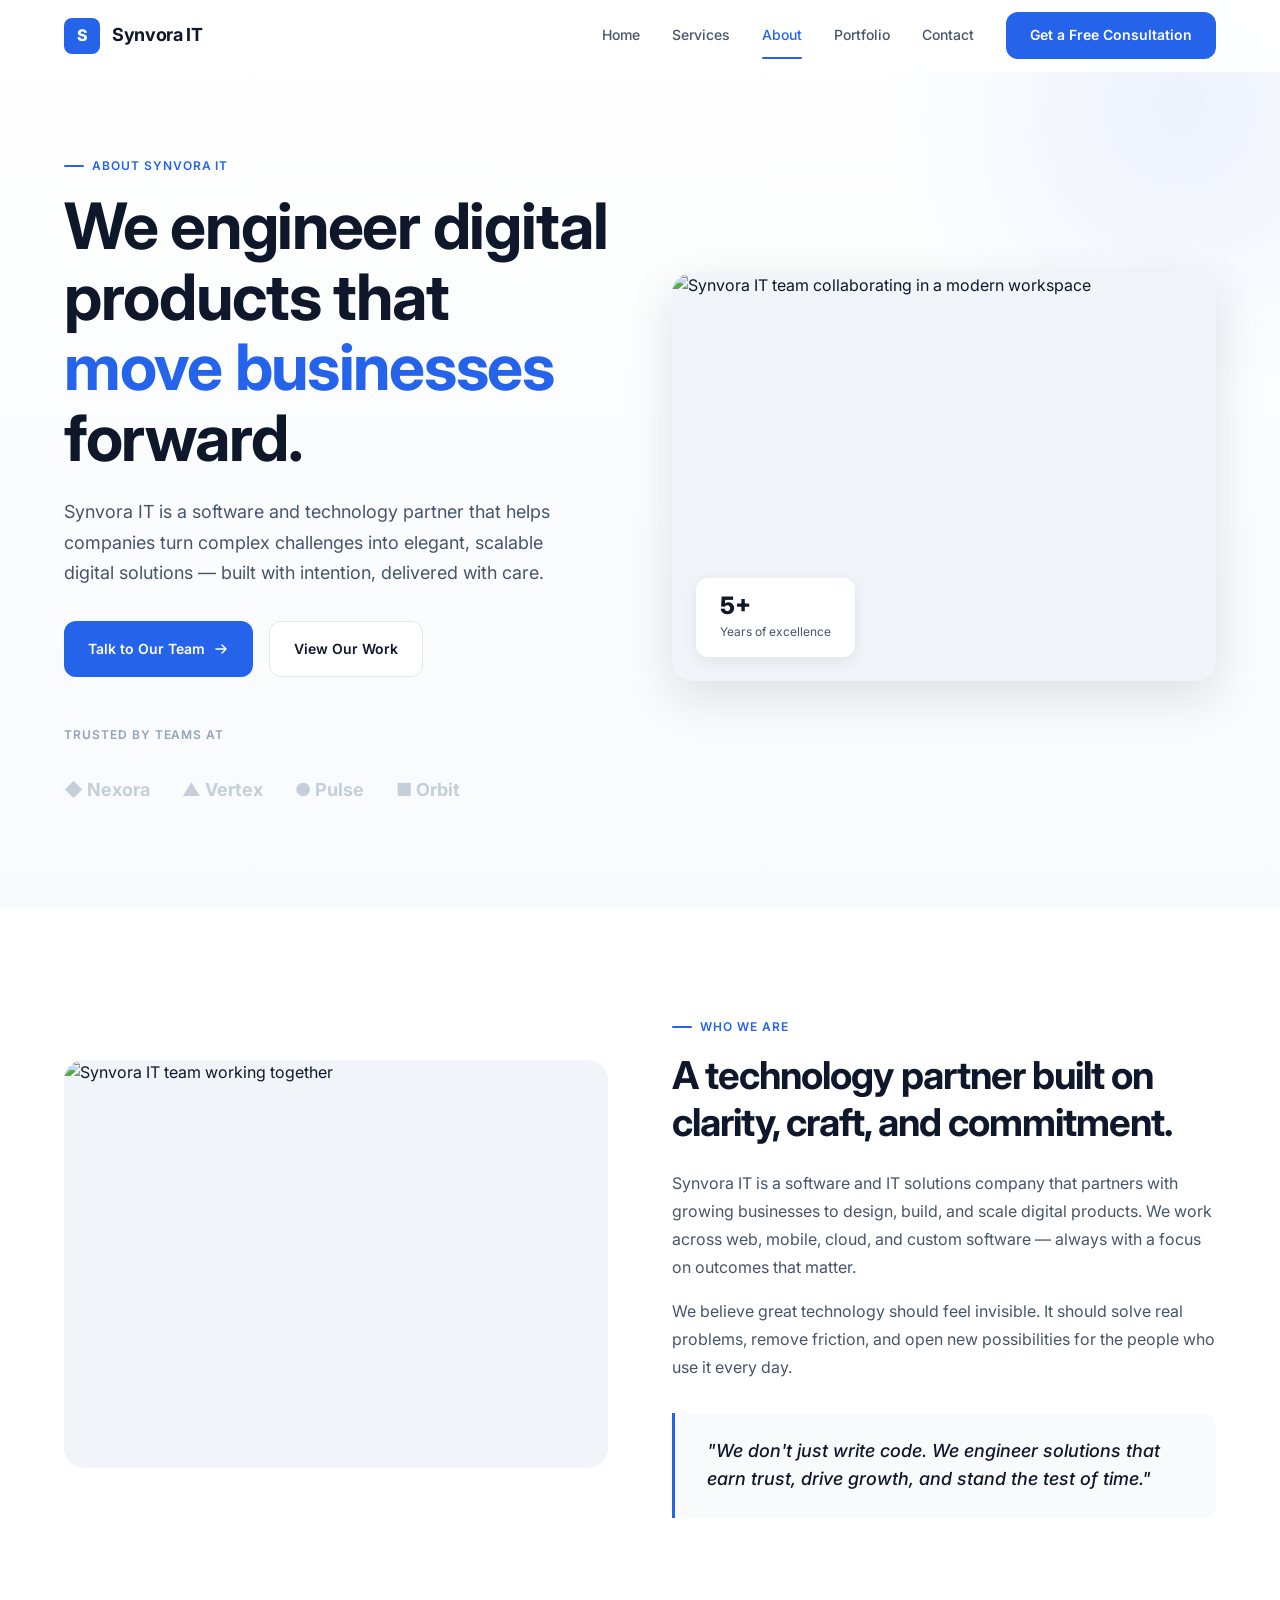
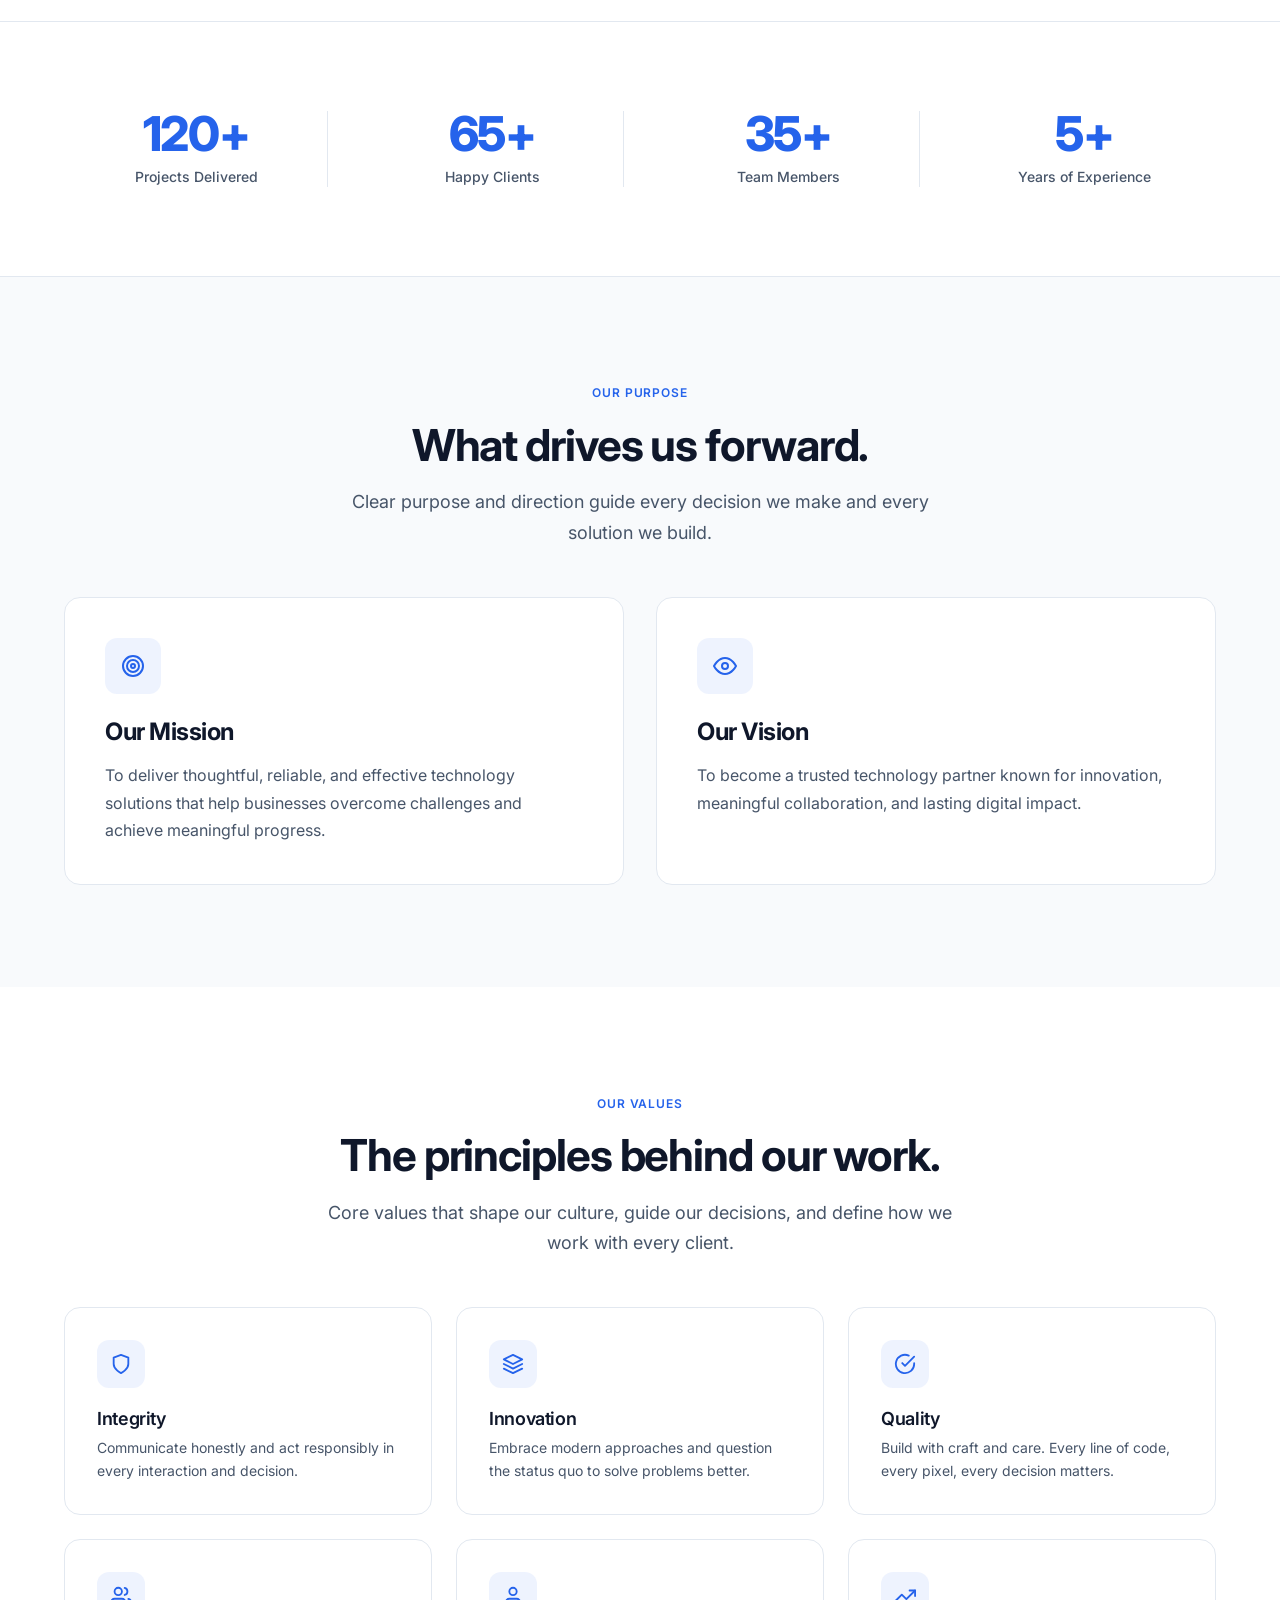
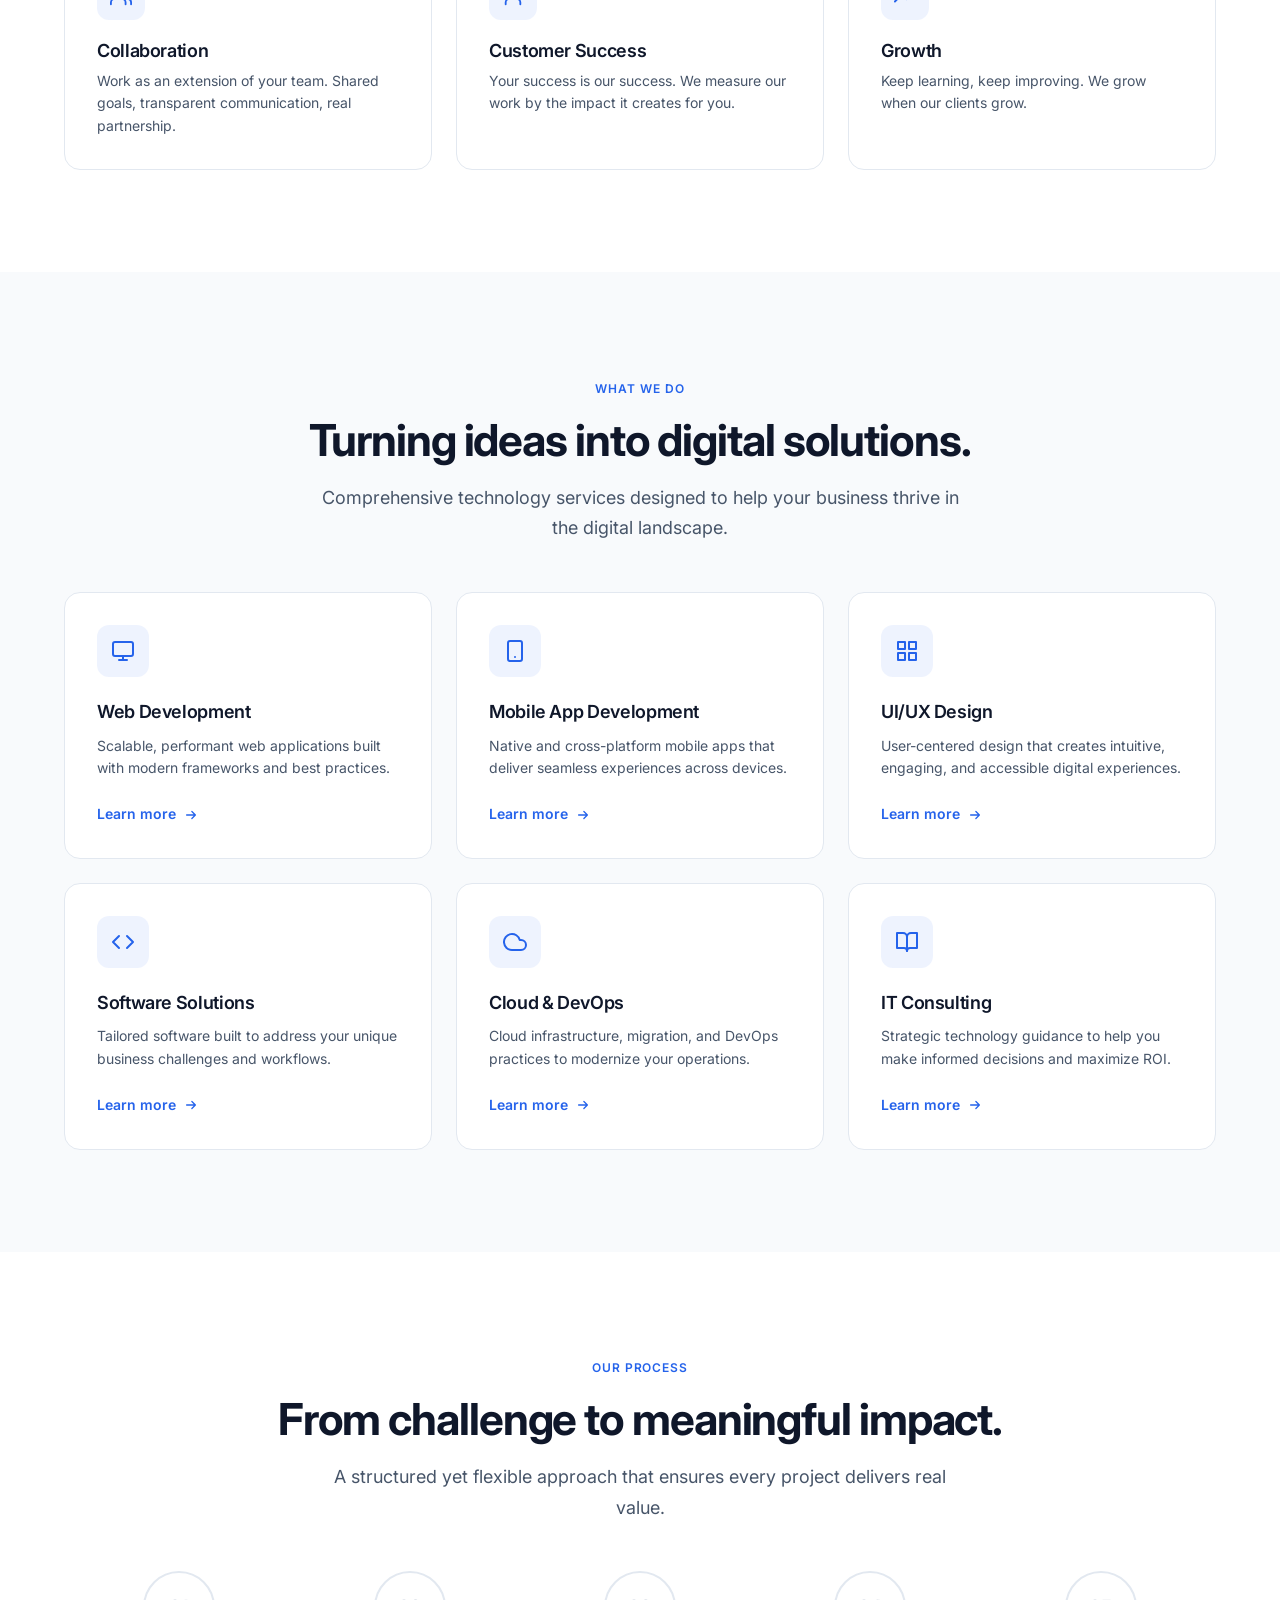
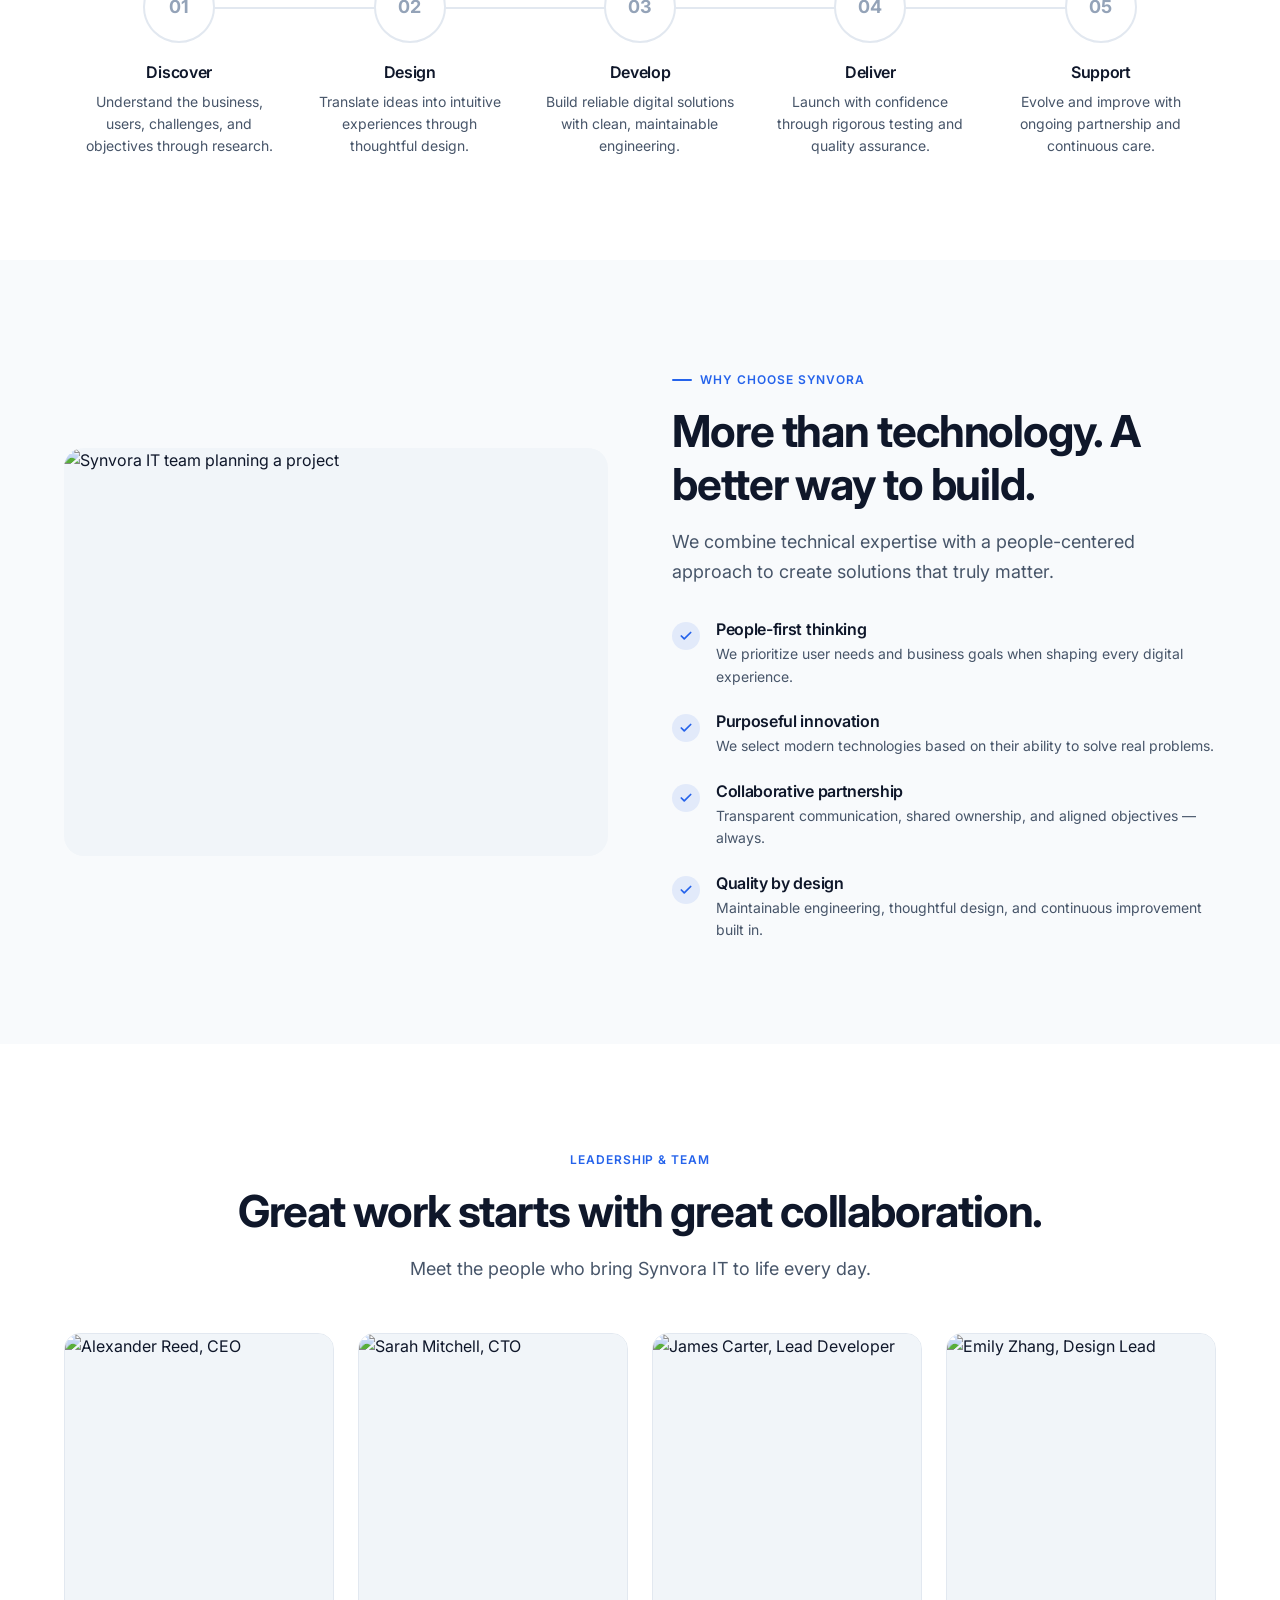
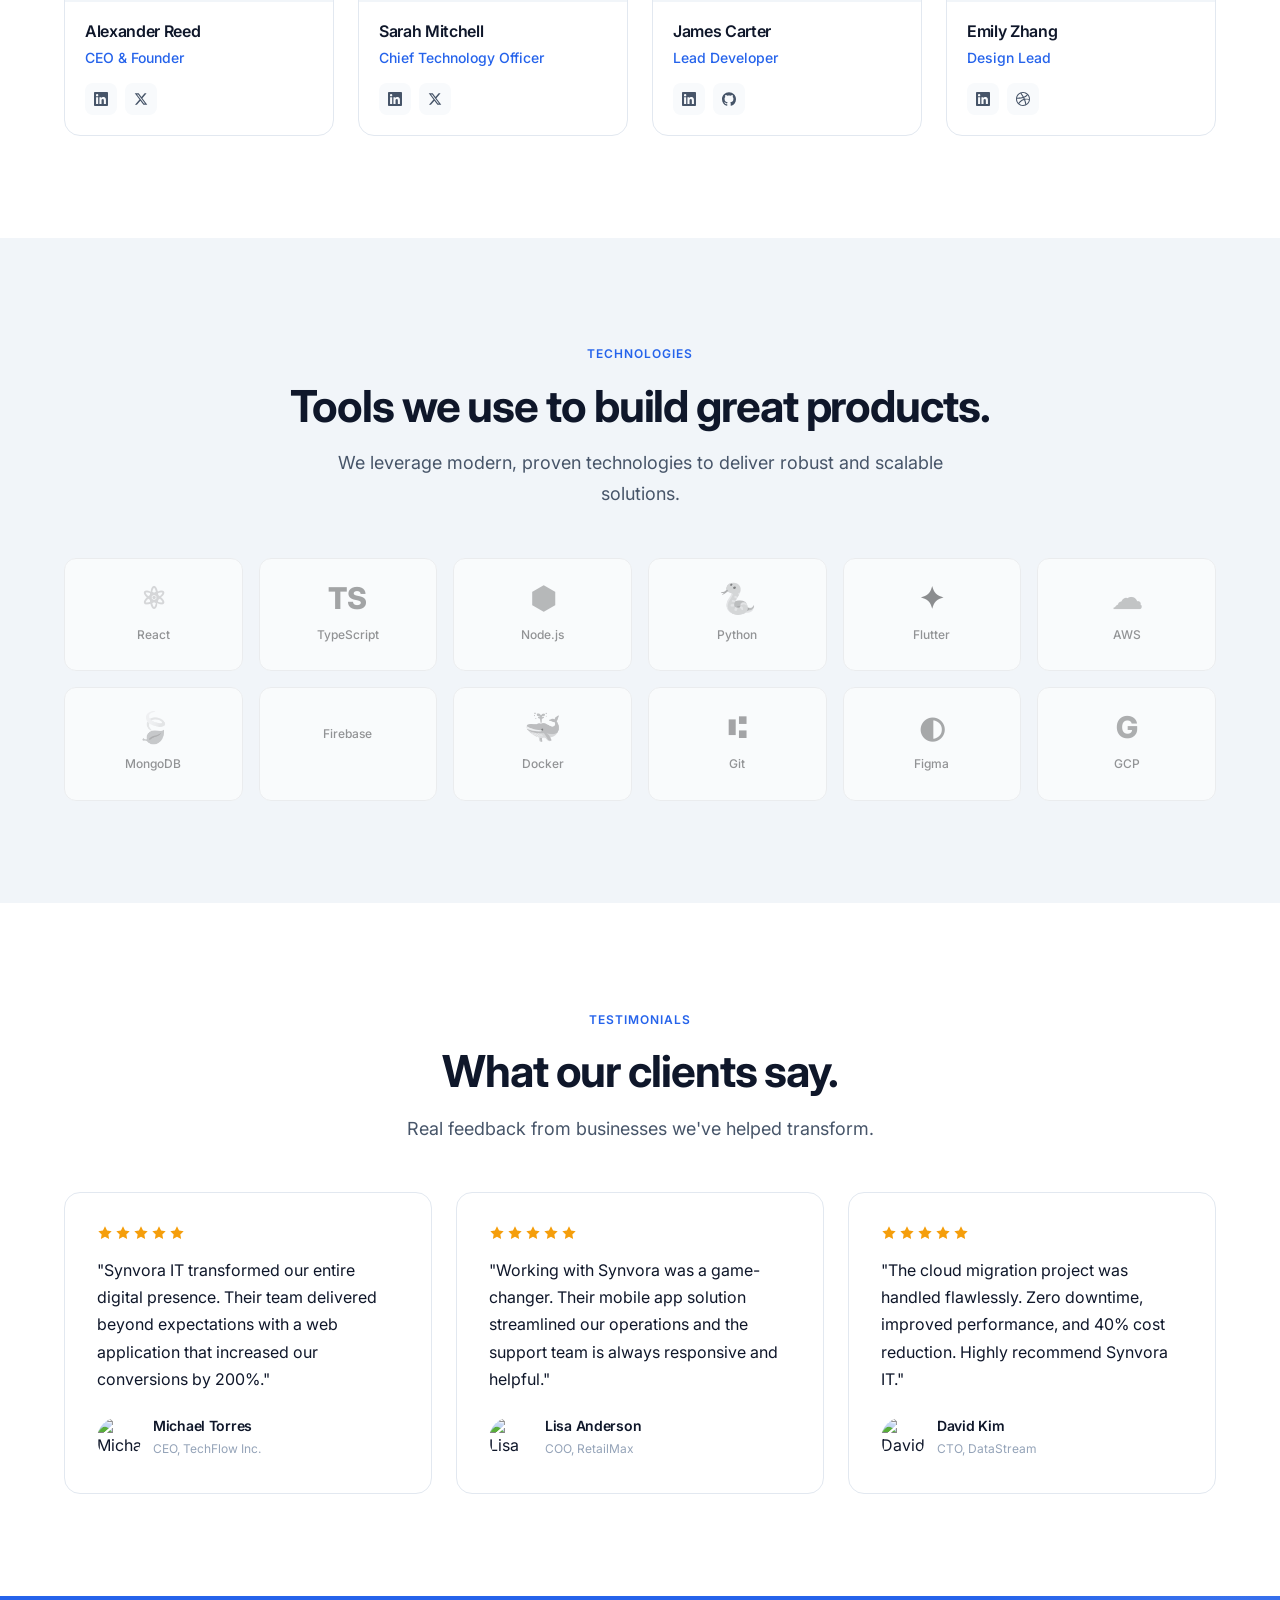
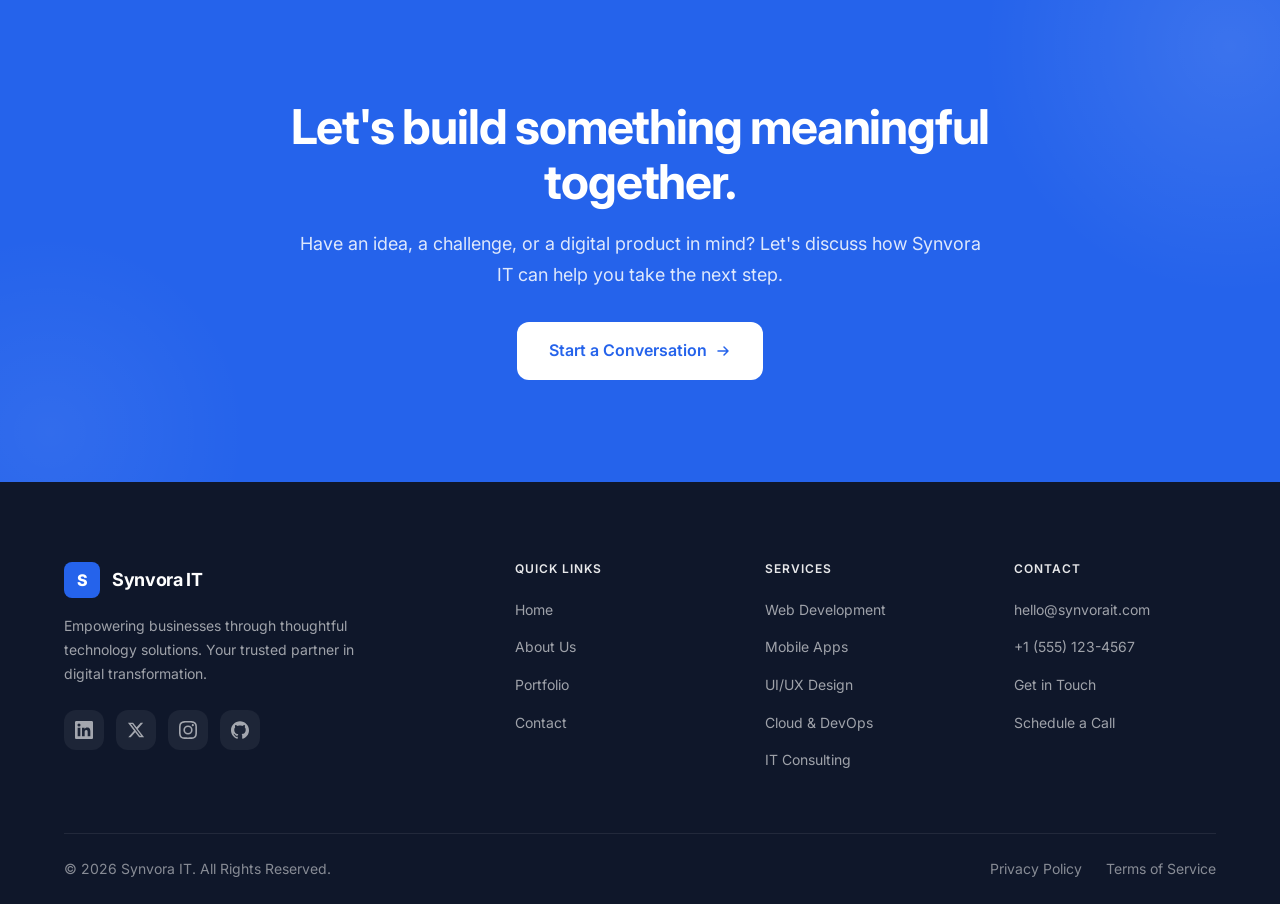
==== q.html @ edaccde4 "first commit" ====
<!DOCTYPE html>
<html lang="en">
<head>
    <meta charset="UTF-8">
    <meta name="viewport" content="width=device-width, initial-scale=1.0">
    <meta name="description" content="Synvora IT — We engineer digital products that move businesses forward. Explore our story, values, team, and the services we deliver.">
    <meta property="og:title" content="About Synvora IT — Digital Products That Move Businesses Forward">
    <meta property="og:description" content="We engineer digital products that move businesses forward. Explore our story, values, team, and services.">
    <meta property="og:type" content="website">
    <title>About Synvora IT — We Engineer Digital Products That Move Businesses Forward</title>
    <link rel="preconnect" href="https://fonts.googleapis.com">
    <link rel="preconnect" href="https://fonts.gstatic.com" crossorigin>
    <link href="https://fonts.googleapis.com/css2?family=Inter:wght@400;500;600;700;800&display=swap" rel="stylesheet">
    <style>
        /* ===== DESIGN TOKENS ===== */
        :root {
            /* Colors */
            --bg-primary: #FFFFFF;
            --bg-soft: #F8FAFC;
            --bg-softer: #F1F5F9;
            --bg-brand: #2563EB;
            --bg-brand-dark: #1D4ED8;
            --bg-brand-deep: #1E3A8A;
            --text-primary: #0F172A;
            --text-secondary: #475569;
            --text-muted: #94A3B8;
            --text-inverse: #FFFFFF;
            --border: #E2E8F0;
            --border-soft: #F1F5F9;

            /* Typography */
            --font-family: 'Inter', -apple-system, BlinkMacSystemFont, sans-serif;
            --text-xs: 0.75rem;
            --text-sm: 0.875rem;
            --text-base: 1rem;
            --text-lg: 1.125rem;
            --text-xl: 1.25rem;
            --text-2xl: 1.5rem;
            --text-3xl: 1.875rem;
            --text-4xl: 2.25rem;
            --text-5xl: 3rem;
            --text-6xl: 3.75rem;

            /* Spacing (8px grid) */
            --space-1: 0.25rem;
            --space-2: 0.5rem;
            --space-3: 0.75rem;
            --space-4: 1rem;
            --space-5: 1.25rem;
            --space-6: 1.5rem;
            --space-8: 2rem;
            --space-10: 2.5rem;
            --space-12: 3rem;
            --space-16: 4rem;
            --space-20: 5rem;
            --space-24: 6rem;
            --space-32: 8rem;

            /* Radius */
            --radius-sm: 8px;
            --radius-md: 12px;
            --radius-lg: 16px;
            --radius-xl: 20px;
            --radius-full: 9999px;

            /* Shadows */
            --shadow-xs: 0 1px 2px rgba(15, 23, 42, 0.04);
            --shadow-sm: 0 2px 8px rgba(15, 23, 42, 0.06);
            --shadow-md: 0 4px 16px rgba(15, 23, 42, 0.08);
            --shadow-lg: 0 8px 32px rgba(15, 23, 42, 0.10);
            --shadow-xl: 0 16px 48px rgba(15, 23, 42, 0.12);

            /* Layout */
            --container: 1200px;
            --nav-height: 72px;
            --transition: 280ms cubic-bezier(0.4, 0, 0.2, 1);
        }

        /* ===== RESET ===== */
        *, *::before, *::after { box-sizing: border-box; margin: 0; padding: 0; }
        html { scroll-behavior: smooth; -webkit-font-smoothing: antialiased; -moz-osx-font-smoothing: grayscale; }
        body {
            font-family: var(--font-family);
            font-size: var(--text-base);
            line-height: 1.6;
            color: var(--text-primary);
            background: var(--bg-primary);
            overflow-x: hidden;
        }
        img, svg { display: block; max-width: 100%; }
        a { text-decoration: none; color: inherit; }
        button { font-family: inherit; cursor: pointer; border: none; background: none; }
        ul { list-style: none; }
        h1, h2, h3, h4 { line-height: 1.2; letter-spacing: -0.02em; }

        /* ===== ACCESSIBILITY ===== */
        @media (prefers-reduced-motion: reduce) {
            *, *::before, *::after { animation-duration: 0.01ms !important; transition-duration: 0.01ms !important; scroll-behavior: auto !important; }
        }
        *:focus-visible {
            outline: 2px solid var(--bg-brand);
            outline-offset: 3px;
            border-radius: 4px;
        }

        /* ===== UTILITIES ===== */
        .container {
            max-width: var(--container);
            margin: 0 auto;
            padding: 0 var(--space-6);
        }
        @media (max-width: 640px) { .container { padding: 0 var(--space-4); } }

        .eyebrow {
            display: inline-flex;
            align-items: center;
            gap: var(--space-2);
            font-size: var(--text-xs);
            font-weight: 600;
            text-transform: uppercase;
            letter-spacing: 0.08em;
            color: var(--bg-brand);
            margin-bottom: var(--space-4);
        }
        .eyebrow::before {
            content: '';
            width: 20px;
            height: 2px;
            background: var(--bg-brand);
            border-radius: 2px;
        }
        .eyebrow.centered::before { display: none; }

        .section-title {
            font-size: clamp(1.875rem, 3.5vw, 2.75rem);
            font-weight: 700;
            color: var(--text-primary);
            margin-bottom: var(--space-4);
            letter-spacing: -0.025em;
        }
        .section-desc {
            font-size: var(--text-lg);
            color: var(--text-secondary);
            line-height: 1.7;
            max-width: 640px;
        }

        .section { padding: clamp(64px, 8vw, 120px) 0; }
        .section-alt { background: var(--bg-soft); }
        .section-softer { background: var(--bg-softer); }

        /* ===== NAVBAR ===== */
        .nav {
            position: fixed;
            top: 0;
            left: 0;
            right: 0;
            z-index: 1000;
            background: rgba(255, 255, 255, 0.92);
            backdrop-filter: blur(12px);
            -webkit-backdrop-filter: blur(12px);
            border-bottom: 1px solid transparent;
            transition: border-color var(--transition), box-shadow var(--transition);
            height: var(--nav-height);
        }
        .nav.scrolled {
            border-bottom-color: var(--border);
            box-shadow: var(--shadow-sm);
        }
        .nav-inner {
            max-width: var(--container);
            margin: 0 auto;
            padding: 0 var(--space-6);
            height: 100%;
            display: flex;
            align-items: center;
            justify-content: space-between;
        }
        @media (max-width: 640px) { .nav-inner { padding: 0 var(--space-4); } }

        .nav-brand {
            display: flex;
            align-items: center;
            gap: var(--space-3);
            font-weight: 700;
            font-size: var(--text-lg);
            color: var(--text-primary);
            letter-spacing: -0.02em;
        }
        .nav-logo {
            width: 36px;
            height: 36px;
            background: var(--bg-brand);
            border-radius: var(--radius-sm);
            display: flex;
            align-items: center;
            justify-content: center;
            color: white;
            font-weight: 800;
            font-size: var(--text-base);
        }

        .nav-links {
            display: flex;
            align-items: center;
            gap: var(--space-8);
        }
        .nav-link {
            font-size: var(--text-sm);
            font-weight: 500;
            color: var(--text-secondary);
            transition: color var(--transition);
            position: relative;
            padding: var(--space-2) 0;
        }
        .nav-link:hover { color: var(--text-primary); }
        .nav-link.active { color: var(--bg-brand); }
        .nav-link.active::after {
            content: '';
            position: absolute;
            bottom: -4px;
            left: 0;
            right: 0;
            height: 2px;
            background: var(--bg-brand);
            border-radius: 2px;
        }

        .nav-cta {
            background: var(--bg-brand);
            color: var(--text-inverse) !important;
            padding: var(--space-3) var(--space-6);
            border-radius: var(--radius-md);
            font-weight: 600;
            font-size: var(--text-sm);
            transition: all var(--transition);
            min-height: 44px;
            display: inline-flex;
            align-items: center;
        }
        .nav-cta:hover {
            background: var(--bg-brand-dark);
            transform: translateY(-1px);
            box-shadow: var(--shadow-md);
        }

        .nav-toggle {
            display: none;
            width: 44px;
            height: 44px;
            align-items: center;
            justify-content: center;
            border-radius: var(--radius-sm);
            transition: background var(--transition);
        }
        .nav-toggle:hover { background: var(--bg-soft); }
        .nav-toggle span {
            display: block;
            width: 22px;
            height: 2px;
            background: var(--text-primary);
            border-radius: 2px;
            position: relative;
            transition: all var(--transition);
        }
        .nav-toggle span::before,
        .nav-toggle span::after {
            content: '';
            position: absolute;
            width: 22px;
            height: 2px;
            background: var(--text-primary);
            border-radius: 2px;
            transition: all var(--transition);
        }
        .nav-toggle span::before { top: -7px; }
        .nav-toggle span::after { top: 7px; }
        .nav-toggle.open span { background: transparent; }
        .nav-toggle.open span::before { top: 0; transform: rotate(45deg); }
        .nav-toggle.open span::after { top: 0; transform: rotate(-45deg); }

        .mobile-menu {
            display: none;
            position: fixed;
            top: var(--nav-height);
            left: 0;
            right: 0;
            background: var(--bg-primary);
            border-bottom: 1px solid var(--border);
            padding: var(--space-6);
            box-shadow: var(--shadow-lg);
            z-index: 999;
        }
        .mobile-menu.open { display: block; }
        .mobile-menu a {
            display: block;
            padding: var(--space-4) 0;
            font-size: var(--text-base);
            font-weight: 500;
            color: var(--text-secondary);
            border-bottom: 1px solid var(--border-soft);
        }
        .mobile-menu a:last-child { border-bottom: none; }
        .mobile-menu a:hover, .mobile-menu a.active { color: var(--bg-brand); }
        .mobile-menu .mobile-cta {
            display: block;
            margin-top: var(--space-6);
            background: var(--bg-brand);
            color: var(--text-inverse);
            padding: var(--space-4);
            border-radius: var(--radius-md);
            font-weight: 600;
            text-align: center;
        }

        @media (max-width: 1024px) {
            .nav-links { display: none; }
            .nav-toggle { display: flex; }
        }

        /* ===== HERO ===== */
        .hero {
            padding: calc(var(--nav-height) + clamp(48px, 6vw, 80px)) 0 clamp(64px, 8vw, 120px);
            background: linear-gradient(180deg, var(--bg-primary) 0%, var(--bg-soft) 100%);
            position: relative;
            overflow: hidden;
        }
        .hero::before {
            content: '';
            position: absolute;
            top: -200px;
            right: -200px;
            width: 600px;
            height: 600px;
            background: radial-gradient(circle, rgba(37, 99, 235, 0.08) 0%, transparent 70%);
            pointer-events: none;
        }
        .hero-grid {
            display: grid;
            grid-template-columns: 1fr 1fr;
            gap: var(--space-16);
            align-items: center;
            position: relative;
            z-index: 2;
        }
        .hero h1 {
            font-size: clamp(2.25rem, 5vw, 4rem);
            font-weight: 700;
            line-height: 1.1;
            letter-spacing: -0.02em;
            color: var(--text-primary);
            margin-bottom: var(--space-6);
        }
        .hero h1 .accent {
            color: var(--bg-brand);
            position: relative;
        }
        .hero-desc {
            font-size: var(--text-lg);
            line-height: 1.7;
            color: var(--text-secondary);
            margin-bottom: var(--space-8);
            max-width: 520px;
        }
        .hero-actions {
            display: flex;
            gap: var(--space-4);
            flex-wrap: wrap;
            margin-bottom: var(--space-12);
        }
        .btn {
            display: inline-flex;
            align-items: center;
            gap: var(--space-2);
            padding: var(--space-4) var(--space-6);
            border-radius: var(--radius-md);
            font-size: var(--text-sm);
            font-weight: 600;
            transition: all var(--transition);
            min-height: 44px;
            white-space: nowrap;
        }
        .btn-primary {
            background: var(--bg-brand);
            color: var(--text-inverse);
        }
        .btn-primary:hover {
            background: var(--bg-brand-dark);
            transform: translateY(-2px);
            box-shadow: var(--shadow-lg);
        }
        .btn-secondary {
            background: var(--bg-primary);
            color: var(--text-primary);
            border: 1.5px solid var(--border);
        }
        .btn-secondary:hover {
            border-color: var(--bg-brand);
            color: var(--bg-brand);
            transform: translateY(-2px);
            box-shadow: var(--shadow-md);
        }
        .btn-icon { transition: transform var(--transition); }
        .btn:hover .btn-icon { transform: translateX(3px); }

        .trust-strip {
            display: flex;
            align-items: center;
            gap: var(--space-8);
            flex-wrap: wrap;
        }
        .trust-label {
            font-size: var(--text-xs);
            font-weight: 600;
            color: var(--text-muted);
            text-transform: uppercase;
            letter-spacing: 0.08em;
        }
        .trust-logos {
            display: flex;
            align-items: center;
            gap: var(--space-8);
            flex-wrap: wrap;
        }
        .trust-logo {
            font-size: var(--text-lg);
            font-weight: 700;
            color: var(--text-muted);
            opacity: 0.5;
            transition: opacity var(--transition);
        }
        .trust-logo:hover { opacity: 0.8; }

        .hero-visual {
            position: relative;
            border-radius: var(--radius-xl);
            overflow: hidden;
            aspect-ratio: 4/3;
            background: var(--bg-softer);
            box-shadow: var(--shadow-xl);
        }
        .hero-visual img {
            width: 100%;
            height: 100%;
            object-fit: cover;
        }
        .hero-visual-badge {
            position: absolute;
            bottom: var(--space-6);
            left: var(--space-6);
            background: rgba(255, 255, 255, 0.95);
            backdrop-filter: blur(10px);
            padding: var(--space-4) var(--space-6);
            border-radius: var(--radius-md);
            box-shadow: var(--shadow-md);
        }
        .hero-visual-badge .num {
            font-size: var(--text-2xl);
            font-weight: 800;
            color: var(--text-primary);
            line-height: 1;
        }
        .hero-visual-badge .label {
            font-size: var(--text-xs);
            color: var(--text-secondary);
            margin-top: 4px;
        }

        @media (max-width: 1024px) {
            .hero-grid { grid-template-columns: 1fr; gap: var(--space-10); }
            .hero-visual { max-width: 500px; margin: 0 auto; }
        }

        /* ===== WHO WE ARE ===== */
        .who-grid {
            display: grid;
            grid-template-columns: 1fr 1fr;
            gap: var(--space-16);
            align-items: center;
        }
        .who-visual {
            position: relative;
            border-radius: var(--radius-xl);
            overflow: hidden;
            aspect-ratio: 4/3;
            background: var(--bg-softer);
        }
        .who-visual img {
            width: 100%;
            height: 100%;
            object-fit: cover;
        }
        .who-content h2 {
            font-size: clamp(1.75rem, 3vw, 2.5rem);
            font-weight: 700;
            margin-bottom: var(--space-6);
            letter-spacing: -0.025em;
        }
        .who-content p {
            font-size: var(--text-base);
            line-height: 1.75;
            color: var(--text-secondary);
            margin-bottom: var(--space-4);
        }
        .pull-quote {
            margin-top: var(--space-8);
            padding: var(--space-6) var(--space-8);
            border-left: 3px solid var(--bg-brand);
            background: var(--bg-soft);
            border-radius: 0 var(--radius-md) var(--radius-md) 0;
        }
        .pull-quote p {
            font-size: var(--text-lg);
            font-weight: 500;
            color: var(--text-primary);
            line-height: 1.6;
            font-style: italic;
            margin-bottom: 0;
        }

        @media (max-width: 1024px) {
            .who-grid { grid-template-columns: 1fr; gap: var(--space-10); }
        }

        /* ===== STATS BAR ===== */
        .stats {
            padding: var(--space-16) 0;
            background: var(--bg-primary);
            border-top: 1px solid var(--border);
            border-bottom: 1px solid var(--border);
        }
        .stats-grid {
            display: grid;
            grid-template-columns: repeat(4, 1fr);
            gap: var(--space-8);
        }
        .stat-item {
            text-align: center;
            padding: var(--space-6);
            position: relative;
        }
        .stat-item:not(:last-child)::after {
            content: '';
            position: absolute;
            right: 0;
            top: 20%;
            height: 60%;
            width: 1px;
            background: var(--border);
        }
        .stat-number {
            font-size: clamp(2rem, 4vw, 3rem);
            font-weight: 800;
            color: var(--bg-brand);
            line-height: 1;
            letter-spacing: -0.03em;
            margin-bottom: var(--space-2);
        }
        .stat-label {
            font-size: var(--text-sm);
            color: var(--text-secondary);
            font-weight: 500;
        }

        @media (max-width: 768px) {
            .stats-grid { grid-template-columns: repeat(2, 1fr); gap: var(--space-6); }
            .stat-item:not(:last-child)::after { display: none; }
            .stat-item { border-bottom: 1px solid var(--border-soft); }
            .stat-item:nth-last-child(-n+2) { border-bottom: none; }
        }

        /* ===== MISSION & VISION ===== */
        .mv-grid {
            display: grid;
            grid-template-columns: 1fr 1fr;
            gap: var(--space-8);
        }
        .mv-card {
            background: var(--bg-primary);
            border: 1px solid var(--border);
            border-radius: var(--radius-lg);
            padding: var(--space-10);
            position: relative;
            overflow: hidden;
            transition: all var(--transition);
        }
        .mv-card::before {
            content: '';
            position: absolute;
            top: 0;
            left: 0;
            right: 0;
            height: 3px;
            background: var(--bg-brand);
            transform: scaleX(0);
            transform-origin: left;
            transition: transform var(--transition);
        }
        .mv-card:hover {
            border-color: var(--bg-brand);
            box-shadow: var(--shadow-lg);
            transform: translateY(-4px);
        }
        .mv-card:hover::before { transform: scaleX(1); }
        .mv-icon {
            width: 56px;
            height: 56px;
            background: rgba(37, 99, 235, 0.08);
            border-radius: var(--radius-md);
            display: flex;
            align-items: center;
            justify-content: center;
            margin-bottom: var(--space-6);
            transition: all var(--transition);
        }
        .mv-card:hover .mv-icon {
            background: var(--bg-brand);
        }
        .mv-icon svg {
            width: 24px;
            height: 24px;
            color: var(--bg-brand);
            transition: color var(--transition);
        }
        .mv-card:hover .mv-icon svg { color: var(--text-inverse); }
        .mv-card h3 {
            font-size: var(--text-2xl);
            font-weight: 700;
            margin-bottom: var(--space-4);
            letter-spacing: -0.02em;
        }
        .mv-card p {
            font-size: var(--text-base);
            line-height: 1.7;
            color: var(--text-secondary);
        }

        @media (max-width: 768px) {
            .mv-grid { grid-template-columns: 1fr; }
            .mv-card { padding: var(--space-8); }
        }

        /* ===== VALUES ===== */
        .values-grid {
            display: grid;
            grid-template-columns: repeat(3, 1fr);
            gap: var(--space-6);
        }
        .value-card {
            background: var(--bg-primary);
            border: 1px solid var(--border);
            border-radius: var(--radius-lg);
            padding: var(--space-8);
            transition: all var(--transition);
        }
        .value-card:hover {
            border-color: var(--bg-brand);
            box-shadow: var(--shadow-lg);
            transform: translateY(-4px);
        }
        .value-icon {
            width: 48px;
            height: 48px;
            background: rgba(37, 99, 235, 0.08);
            border-radius: var(--radius-md);
            display: flex;
            align-items: center;
            justify-content: center;
            margin-bottom: var(--space-5);
            transition: all var(--transition);
        }
        .value-card:hover .value-icon {
            background: var(--bg-brand);
        }
        .value-icon svg {
            width: 22px;
            height: 22px;
            color: var(--bg-brand);
            transition: color var(--transition);
        }
        .value-card:hover .value-icon svg { color: var(--text-inverse); }
        .value-card h3 {
            font-size: var(--text-lg);
            font-weight: 600;
            margin-bottom: var(--space-2);
        }
        .value-card p {
            font-size: var(--text-sm);
            line-height: 1.6;
            color: var(--text-secondary);
        }

        @media (max-width: 1024px) {
            .values-grid { grid-template-columns: repeat(2, 1fr); }
        }
        @media (max-width: 640px) {
            .values-grid { grid-template-columns: 1fr; }
        }

        /* ===== SERVICES ===== */
        .services-grid {
            display: grid;
            grid-template-columns: repeat(3, 1fr);
            gap: var(--space-6);
        }
        .service-card {
            background: var(--bg-primary);
            border: 1px solid var(--border);
            border-radius: var(--radius-lg);
            padding: var(--space-8);
            transition: all var(--transition);
            display: flex;
            flex-direction: column;
        }
        .service-card:hover {
            border-color: var(--bg-brand);
            box-shadow: var(--shadow-lg);
            transform: translateY(-4px);
        }
        .service-icon {
            width: 52px;
            height: 52px;
            background: rgba(37, 99, 235, 0.08);
            border-radius: var(--radius-md);
            display: flex;
            align-items: center;
            justify-content: center;
            margin-bottom: var(--space-6);
            transition: all var(--transition);
        }
        .service-card:hover .service-icon {
            background: var(--bg-brand);
        }
        .service-icon svg {
            width: 24px;
            height: 24px;
            color: var(--bg-brand);
            transition: color var(--transition);
        }
        .service-card:hover .service-icon svg { color: var(--text-inverse); }
        .service-card h3 {
            font-size: var(--text-lg);
            font-weight: 600;
            margin-bottom: var(--space-3);
        }
        .service-card p {
            font-size: var(--text-sm);
            line-height: 1.6;
            color: var(--text-secondary);
            flex: 1;
            margin-bottom: var(--space-6);
        }
        .service-link {
            display: inline-flex;
            align-items: center;
            gap: var(--space-2);
            font-size: var(--text-sm);
            font-weight: 600;
            color: var(--bg-brand);
            transition: gap var(--transition);
        }
        .service-card:hover .service-link { gap: var(--space-3); }

        @media (max-width: 1024px) {
            .services-grid { grid-template-columns: repeat(2, 1fr); }
        }
        @media (max-width: 640px) {
            .services-grid { grid-template-columns: 1fr; }
        }

        /* ===== PROCESS ===== */
        .process-grid {
            display: grid;
            grid-template-columns: repeat(5, 1fr);
            gap: 0;
            position: relative;
        }
        .process-grid::before {
            content: '';
            position: absolute;
            top: 36px;
            left: 10%;
            right: 10%;
            height: 2px;
            background: var(--border);
            z-index: 0;
        }
        .process-step {
            text-align: center;
            padding: 0 var(--space-4);
            position: relative;
            z-index: 1;
        }
        .process-step-num {
            width: 72px;
            height: 72px;
            border-radius: 50%;
            background: var(--bg-primary);
            border: 2px solid var(--border);
            display: flex;
            align-items: center;
            justify-content: center;
            font-size: var(--text-lg);
            font-weight: 700;
            color: var(--text-muted);
            margin: 0 auto var(--space-5);
            transition: all var(--transition);
        }
        .process-step:hover .process-step-num {
            border-color: var(--bg-brand);
            color: var(--bg-brand);
            background: rgba(37, 99, 235, 0.08);
            transform: scale(1.08);
        }
        .process-step h3 {
            font-size: var(--text-base);
            font-weight: 600;
            margin-bottom: var(--space-2);
        }
        .process-step p {
            font-size: var(--text-sm);
            line-height: 1.6;
            color: var(--text-secondary);
        }

        @media (max-width: 1024px) {
            .process-grid {
                grid-template-columns: 1fr;
                gap: var(--space-8);
                padding-left: var(--space-16);
            }
            .process-grid::before {
                top: 0;
                bottom: 0;
                left: 35px;
                right: auto;
                width: 2px;
                height: auto;
            }
            .process-step {
                text-align: left;
                padding: 0;
            }
            .process-step-num {
                position: absolute;
                left: -56px;
                top: 0;
                margin: 0;
                width: 60px;
                height: 60px;
                font-size: var(--text-base);
            }
        }

        /* ===== WHY CHOOSE ===== */
        .why-grid {
            display: grid;
            grid-template-columns: 1fr 1fr;
            gap: var(--space-16);
            align-items: center;
        }
        .why-visual {
            position: relative;
            border-radius: var(--radius-xl);
            overflow: hidden;
            aspect-ratio: 4/3;
            background: var(--bg-softer);
        }
        .why-visual img {
            width: 100%;
            height: 100%;
            object-fit: cover;
        }
        .why-list {
            display: flex;
            flex-direction: column;
            gap: var(--space-6);
            margin-top: var(--space-8);
        }
        .why-item {
            display: flex;
            gap: var(--space-4);
            align-items: flex-start;
        }
        .why-check {
            width: 28px;
            height: 28px;
            min-width: 28px;
            background: rgba(37, 99, 235, 0.1);
            border-radius: 50%;
            display: flex;
            align-items: center;
            justify-content: center;
            margin-top: 2px;
        }
        .why-check svg {
            width: 14px;
            height: 14px;
            color: var(--bg-brand);
        }
        .why-item h4 {
            font-size: var(--text-base);
            font-weight: 600;
            margin-bottom: 4px;
        }
        .why-item p {
            font-size: var(--text-sm);
            color: var(--text-secondary);
            line-height: 1.6;
        }

        @media (max-width: 1024px) {
            .why-grid { grid-template-columns: 1fr; gap: var(--space-10); }
        }

        /* ===== TEAM ===== */
        .team-grid {
            display: grid;
            grid-template-columns: repeat(4, 1fr);
            gap: var(--space-6);
        }
        .team-card {
            background: var(--bg-primary);
            border: 1px solid var(--border);
            border-radius: var(--radius-lg);
            overflow: hidden;
            transition: all var(--transition);
        }
        .team-card:hover {
            box-shadow: var(--shadow-lg);
            transform: translateY(-4px);
        }
        .team-img-wrap {
            aspect-ratio: 1;
            overflow: hidden;
            background: var(--bg-softer);
        }
        .team-img-wrap img {
            width: 100%;
            height: 100%;
            object-fit: cover;
            transition: transform var(--transition);
        }
        .team-card:hover .team-img-wrap img { transform: scale(1.05); }
        .team-info {
            padding: var(--space-5);
        }
        .team-info h3 {
            font-size: var(--text-base);
            font-weight: 600;
            margin-bottom: 4px;
        }
        .team-info span {
            font-size: var(--text-sm);
            color: var(--bg-brand);
            font-weight: 500;
        }
        .team-social {
            display: flex;
            gap: var(--space-2);
            margin-top: var(--space-3);
        }
        .team-social a {
            width: 32px;
            height: 32px;
            border-radius: var(--radius-sm);
            background: var(--bg-soft);
            display: flex;
            align-items: center;
            justify-content: center;
            color: var(--text-secondary);
            transition: all var(--transition);
        }
        .team-social a:hover {
            background: var(--bg-brand);
            color: var(--text-inverse);
        }
        .team-social svg {
            width: 14px;
            height: 14px;
        }

        @media (max-width: 1024px) {
            .team-grid { grid-template-columns: repeat(2, 1fr); }
        }
        @media (max-width: 640px) {
            .team-grid { grid-template-columns: 1fr; max-width: 320px; margin: 0 auto; }
        }

        /* ===== TECHNOLOGIES ===== */
        .tech-grid {
            display: grid;
            grid-template-columns: repeat(6, 1fr);
            gap: var(--space-4);
        }
        .tech-item {
            background: var(--bg-primary);
            border: 1px solid var(--border);
            border-radius: var(--radius-md);
            padding: var(--space-6) var(--space-4);
            text-align: center;
            transition: all var(--transition);
            filter: grayscale(100%);
            opacity: 0.6;
        }
        .tech-item:hover {
            filter: grayscale(0%);
            opacity: 1;
            border-color: var(--bg-brand);
            box-shadow: var(--shadow-md);
            transform: translateY(-2px);
        }
        .tech-icon {
            font-size: var(--text-3xl);
            font-weight: 800;
            margin-bottom: var(--space-2);
            line-height: 1;
        }
        .tech-item span {
            font-size: var(--text-xs);
            font-weight: 500;
            color: var(--text-secondary);
        }

        @media (max-width: 1024px) {
            .tech-grid { grid-template-columns: repeat(4, 1fr); }
        }
        @media (max-width: 640px) {
            .tech-grid { grid-template-columns: repeat(3, 1fr); }
        }

        /* ===== TESTIMONIALS ===== */
        .testimonials-grid {
            display: grid;
            grid-template-columns: repeat(3, 1fr);
            gap: var(--space-6);
        }
        .testimonial-card {
            background: var(--bg-primary);
            border: 1px solid var(--border);
            border-radius: var(--radius-lg);
            padding: var(--space-8);
            transition: all var(--transition);
        }
        .testimonial-card:hover {
            box-shadow: var(--shadow-lg);
            transform: translateY(-4px);
        }
        .testimonial-stars {
            display: flex;
            gap: 2px;
            margin-bottom: var(--space-4);
        }
        .testimonial-stars svg {
            width: 16px;
            height: 16px;
            color: #F59E0B;
            fill: #F59E0B;
        }
        .testimonial-text {
            font-size: var(--text-base);
            line-height: 1.7;
            color: var(--text-primary);
            margin-bottom: var(--space-6);
        }
        .testimonial-author {
            display: flex;
            align-items: center;
            gap: var(--space-3);
        }
        .testimonial-avatar {
            width: 44px;
            height: 44px;
            border-radius: 50%;
            object-fit: cover;
        }
        .testimonial-author h4 {
            font-size: var(--text-sm);
            font-weight: 600;
        }
        .testimonial-author span {
            font-size: var(--text-xs);
            color: var(--text-muted);
        }

        @media (max-width: 1024px) {
            .testimonials-grid { grid-template-columns: 1fr; }
        }

        /* ===== FINAL CTA ===== */
        .final-cta {
            padding: clamp(64px, 8vw, 120px) 0;
            background: var(--bg-brand);
            position: relative;
            overflow: hidden;
        }
        .final-cta::before {
            content: '';
            position: absolute;
            top: -200px;
            right: -200px;
            width: 500px;
            height: 500px;
            background: radial-gradient(circle, rgba(255,255,255,0.1) 0%, transparent 70%);
            pointer-events: none;
        }
        .final-cta::after {
            content: '';
            position: absolute;
            bottom: -150px;
            left: -150px;
            width: 400px;
            height: 400px;
            background: radial-gradient(circle, rgba(255,255,255,0.06) 0%, transparent 70%);
            pointer-events: none;
        }
        .final-cta-content {
            max-width: 700px;
            margin: 0 auto;
            text-align: center;
            position: relative;
            z-index: 2;
        }
        .final-cta-content h2 {
            font-size: clamp(1.875rem, 4vw, 3rem);
            font-weight: 700;
            color: var(--text-inverse);
            line-height: 1.15;
            letter-spacing: -0.025em;
            margin-bottom: var(--space-5);
        }
        .final-cta-content p {
            font-size: var(--text-lg);
            line-height: 1.7;
            color: rgba(255, 255, 255, 0.85);
            margin-bottom: var(--space-8);
        }
        .btn-white {
            background: var(--text-inverse);
            color: var(--bg-brand);
            padding: var(--space-4) var(--space-8);
            font-size: var(--text-base);
        }
        .btn-white:hover {
            background: var(--bg-softer);
            transform: translateY(-2px);
            box-shadow: var(--shadow-xl);
        }

        /* ===== FOOTER ===== */
        .footer {
            background: var(--text-primary);
            padding: var(--space-20) 0 0;
        }
        .footer-grid {
            display: grid;
            grid-template-columns: 2fr 1fr 1fr 1fr;
            gap: var(--space-12);
            padding-bottom: var(--space-12);
        }
        .footer-brand p {
            font-size: var(--text-sm);
            line-height: 1.7;
            color: rgba(255, 255, 255, 0.6);
            margin-top: var(--space-4);
            max-width: 300px;
        }
        .footer-brand .nav-brand { color: var(--text-inverse); }
        .footer-social {
            display: flex;
            gap: var(--space-3);
            margin-top: var(--space-6);
        }
        .footer-social a {
            width: 40px;
            height: 40px;
            border-radius: var(--radius-md);
            background: rgba(255, 255, 255, 0.06);
            display: flex;
            align-items: center;
            justify-content: center;
            color: rgba(255, 255, 255, 0.6);
            transition: all var(--transition);
        }
        .footer-social a:hover {
            background: var(--bg-brand);
            color: var(--text-inverse);
        }
        .footer-social svg { width: 18px; height: 18px; }

        .footer-col h4 {
            font-size: var(--text-xs);
            font-weight: 600;
            color: rgba(255, 255, 255, 0.9);
            text-transform: uppercase;
            letter-spacing: 0.08em;
            margin-bottom: var(--space-5);
        }
        .footer-col ul li { margin-bottom: var(--space-3); }
        .footer-col ul a {
            font-size: var(--text-sm);
            color: rgba(255, 255, 255, 0.6);
            transition: color var(--transition);
        }
        .footer-col ul a:hover { color: var(--text-inverse); }

        .footer-bottom {
            border-top: 1px solid rgba(255, 255, 255, 0.08);
            padding: var(--space-6) 0;
            display: flex;
            justify-content: space-between;
            align-items: center;
            flex-wrap: wrap;
            gap: var(--space-4);
        }
        .footer-bottom p {
            font-size: var(--text-sm);
            color: rgba(255, 255, 255, 0.5);
        }
        .footer-bottom-links {
            display: flex;
            gap: var(--space-6);
        }
        .footer-bottom-links a {
            font-size: var(--text-sm);
            color: rgba(255, 255, 255, 0.5);
            transition: color var(--transition);
        }
        .footer-bottom-links a:hover { color: var(--text-inverse); }

        @media (max-width: 1024px) {
            .footer-grid { grid-template-columns: 1fr 1fr; gap: var(--space-10); }
        }
        @media (max-width: 640px) {
            .footer-grid { grid-template-columns: 1fr; gap: var(--space-8); }
            .footer-bottom { flex-direction: column; text-align: center; }
        }

        /* ===== SCROLL REVEAL ===== */
        .reveal {
            opacity: 0;
            transform: translateY(24px);
            transition: opacity 600ms ease, transform 600ms ease;
        }
        .reveal.visible {
            opacity: 1;
            transform: translateY(0);
        }
        .reveal-delay-1 { transition-delay: 80ms; }
        .reveal-delay-2 { transition-delay: 160ms; }
        .reveal-delay-3 { transition-delay: 240ms; }
        .reveal-delay-4 { transition-delay: 320ms; }
        .reveal-delay-5 { transition-delay: 400ms; }
    </style>
</head>
<body>

    <!-- NAVBAR -->
    <nav class="nav" id="navbar" role="navigation" aria-label="Main navigation">
        <div class="nav-inner">
            <a href="#" class="nav-brand" aria-label="Synvora IT Home">
                <div class="nav-logo">S</div>
                <span>Synvora IT</span>
            </a>
            <div class="nav-links" role="menubar">
                <a href="#" class="nav-link" role="menuitem">Home</a>
                <a href="#" class="nav-link" role="menuitem">Services</a>
                <a href="#" class="nav-link active" role="menuitem" aria-current="page">About</a>
                <a href="#" class="nav-link" role="menuitem">Portfolio</a>
                <a href="#" class="nav-link" role="menuitem">Contact</a>
                <a href="#" class="nav-cta" role="menuitem">Get a Free Consultation</a>
            </div>
            <button class="nav-toggle" id="navToggle" aria-label="Toggle menu" aria-expanded="false">
                <span></span>
            </button>
        </div>
        <div class="mobile-menu" id="mobileMenu" role="menu">
            <a href="#" role="menuitem">Home</a>
            <a href="#" role="menuitem">Services</a>
            <a href="#" class="active" role="menuitem" aria-current="page">About</a>
            <a href="#" role="menuitem">Portfolio</a>
            <a href="#" role="menuitem">Contact</a>
            <a href="#" class="mobile-cta" role="menuitem">Get a Free Consultation</a>
        </div>
    </nav>

    <main>
        <!-- HERO -->
        <section class="hero" aria-labelledby="hero-heading">
            <div class="container">
                <div class="hero-grid">
                    <div class="hero-content reveal">
                        <div class="eyebrow">About Synvora IT</div>
                        <h1 id="hero-heading">We engineer digital products that <span class="accent">move businesses</span> forward.</h1>
                        <p class="hero-desc">Synvora IT is a software and technology partner that helps companies turn complex challenges into elegant, scalable digital solutions — built with intention, delivered with care.</p>
                        <div class="hero-actions">
                            <a href="#cta" class="btn btn-primary">
                                Talk to Our Team
                                <svg class="btn-icon" width="16" height="16" viewBox="0 0 16 16" fill="none"><path d="M3 8h10M9 4l4 4-4 4" stroke="currentColor" stroke-width="1.5" stroke-linecap="round" stroke-linejoin="round"/></svg>
                            </a>
                            <a href="#services" class="btn btn-secondary">View Our Work</a>
                        </div>
                        <div class="trust-strip">
                            <span class="trust-label">Trusted by teams at</span>
                            <div class="trust-logos">
                                <span class="trust-logo">◆ Nexora</span>
                                <span class="trust-logo">▲ Vertex</span>
                                <span class="trust-logo">● Pulse</span>
                                <span class="trust-logo">■ Orbit</span>
                            </div>
                        </div>
                    </div>
                    <div class="hero-visual reveal reveal-delay-2">
                        <img src="https://images.unsplash.com/photo-1600880292203-757bb62b4baf?w=800&h=600&fit=crop" alt="Synvora IT team collaborating in a modern workspace" loading="eager">
                        <div class="hero-visual-badge">
                            <div class="num">5+</div>
                            <div class="label">Years of excellence</div>
                        </div>
                    </div>
                </div>
            </div>
        </section>

        <!-- WHO WE ARE -->
        <section class="section" aria-labelledby="who-heading">
            <div class="container">
                <div class="who-grid">
                    <div class="who-visual reveal">
                        <img src="https://images.unsplash.com/photo-1522071820081-009f0129c71c?w=800&h=600&fit=crop" alt="Synvora IT team working together" loading="lazy">
                    </div>
                    <div class="who-content reveal reveal-delay-1">
                        <div class="eyebrow">Who We Are</div>
                        <h2 id="who-heading">A technology partner built on clarity, craft, and commitment.</h2>
                        <p>Synvora IT is a software and IT solutions company that partners with growing businesses to design, build, and scale digital products. We work across web, mobile, cloud, and custom software — always with a focus on outcomes that matter.</p>
                        <p>We believe great technology should feel invisible. It should solve real problems, remove friction, and open new possibilities for the people who use it every day.</p>
                        <div class="pull-quote">
                            <p>"We don't just write code. We engineer solutions that earn trust, drive growth, and stand the test of time."</p>
                        </div>
                    </div>
                </div>
            </div>
        </section>

        <!-- STATS -->
        <section class="stats" aria-label="Company statistics">
            <div class="container">
                <div class="stats-grid">
                    <div class="stat-item reveal">
                        <div class="stat-number"><span class="count-up" data-target="120">0</span>+</div>
                        <div class="stat-label">Projects Delivered</div>
                    </div>
                    <div class="stat-item reveal reveal-delay-1">
                        <div class="stat-number"><span class="count-up" data-target="65">0</span>+</div>
                        <div class="stat-label">Happy Clients</div>
                    </div>
                    <div class="stat-item reveal reveal-delay-2">
                        <div class="stat-number"><span class="count-up" data-target="35">0</span>+</div>
                        <div class="stat-label">Team Members</div>
                    </div>
                    <div class="stat-item reveal reveal-delay-3">
                        <div class="stat-number"><span class="count-up" data-target="5">0</span>+</div>
                        <div class="stat-label">Years of Experience</div>
                    </div>
                </div>
            </div>
        </section>

        <!-- MISSION & VISION -->
        <section class="section section-alt" aria-labelledby="mv-heading">
            <div class="container">
                <div class="section-header reveal" style="text-align:center; margin: 0 auto var(--space-12);">
                    <div class="eyebrow centered">Our Purpose</div>
                    <h2 class="section-title" id="mv-heading">What drives us forward.</h2>
                    <p class="section-desc" style="margin: 0 auto;">Clear purpose and direction guide every decision we make and every solution we build.</p>
                </div>
                <div class="mv-grid">
                    <div class="mv-card reveal">
                        <div class="mv-icon">
                            <svg viewBox="0 0 24 24" fill="none" stroke="currentColor" stroke-width="2" stroke-linecap="round" stroke-linejoin="round"><circle cx="12" cy="12" r="10"/><circle cx="12" cy="12" r="6"/><circle cx="12" cy="12" r="2"/></svg>
                        </div>
                        <h3>Our Mission</h3>
                        <p>To deliver thoughtful, reliable, and effective technology solutions that help businesses overcome challenges and achieve meaningful progress.</p>
                    </div>
                    <div class="mv-card reveal reveal-delay-1">
                        <div class="mv-icon">
                            <svg viewBox="0 0 24 24" fill="none" stroke="currentColor" stroke-width="2" stroke-linecap="round" stroke-linejoin="round"><path d="M1 12s4-8 11-8 11 8 11 8-4 8-11 8-11-8-11-8z"/><circle cx="12" cy="12" r="3"/></svg>
                        </div>
                        <h3>Our Vision</h3>
                        <p>To become a trusted technology partner known for innovation, meaningful collaboration, and lasting digital impact.</p>
                    </div>
                </div>
            </div>
        </section>

        <!-- CORE VALUES -->
        <section class="section" aria-labelledby="values-heading">
            <div class="container">
                <div class="section-header reveal" style="text-align:center; margin: 0 auto var(--space-12);">
                    <div class="eyebrow centered">Our Values</div>
                    <h2 class="section-title" id="values-heading">The principles behind our work.</h2>
                    <p class="section-desc" style="margin: 0 auto;">Core values that shape our culture, guide our decisions, and define how we work with every client.</p>
                </div>
                <div class="values-grid">
                    <div class="value-card reveal">
                        <div class="value-icon">
                            <svg viewBox="0 0 24 24" fill="none" stroke="currentColor" stroke-width="2" stroke-linecap="round" stroke-linejoin="round"><path d="M12 22s8-4 8-10V5l-8-3-8 3v7c0 6 8 10 8 10z"/></svg>
                        </div>
                        <h3>Integrity</h3>
                        <p>Communicate honestly and act responsibly in every interaction and decision.</p>
                    </div>
                    <div class="value-card reveal reveal-delay-1">
                        <div class="value-icon">
                            <svg viewBox="0 0 24 24" fill="none" stroke="currentColor" stroke-width="2" stroke-linecap="round" stroke-linejoin="round"><path d="M12 2L2 7l10 5 10-5-10-5z"/><path d="M2 17l10 5 10-5"/><path d="M2 12l10 5 10-5"/></svg>
                        </div>
                        <h3>Innovation</h3>
                        <p>Embrace modern approaches and question the status quo to solve problems better.</p>
                    </div>
                    <div class="value-card reveal reveal-delay-2">
                        <div class="value-icon">
                            <svg viewBox="0 0 24 24" fill="none" stroke="currentColor" stroke-width="2" stroke-linecap="round" stroke-linejoin="round"><path d="M22 11.08V12a10 10 0 1 1-5.93-9.14"/><polyline points="22 4 12 14.01 9 11.01"/></svg>
                        </div>
                        <h3>Quality</h3>
                        <p>Build with craft and care. Every line of code, every pixel, every decision matters.</p>
                    </div>
                    <div class="value-card reveal">
                        <div class="value-icon">
                            <svg viewBox="0 0 24 24" fill="none" stroke="currentColor" stroke-width="2" stroke-linecap="round" stroke-linejoin="round"><path d="M17 21v-2a4 4 0 0 0-4-4H5a4 4 0 0 0-4 4v2"/><circle cx="9" cy="7" r="4"/><path d="M23 21v-2a4 4 0 0 0-3-3.87"/><path d="M16 3.13a4 4 0 0 1 0 7.75"/></svg>
                        </div>
                        <h3>Collaboration</h3>
                        <p>Work as an extension of your team. Shared goals, transparent communication, real partnership.</p>
                    </div>
                    <div class="value-card reveal reveal-delay-1">
                        <div class="value-icon">
                            <svg viewBox="0 0 24 24" fill="none" stroke="currentColor" stroke-width="2" stroke-linecap="round" stroke-linejoin="round"><path d="M20 21v-2a4 4 0 0 0-4-4H8a4 4 0 0 0-4 4v2"/><circle cx="12" cy="7" r="4"/></svg>
                        </div>
                        <h3>Customer Success</h3>
                        <p>Your success is our success. We measure our work by the impact it creates for you.</p>
                    </div>
                    <div class="value-card reveal reveal-delay-2">
                        <div class="value-icon">
                            <svg viewBox="0 0 24 24" fill="none" stroke="currentColor" stroke-width="2" stroke-linecap="round" stroke-linejoin="round"><polyline points="23 6 13.5 15.5 8.5 10.5 1 18"/><polyline points="17 6 23 6 23 12"/></svg>
                        </div>
                        <h3>Growth</h3>
                        <p>Keep learning, keep improving. We grow when our clients grow.</p>
                    </div>
                </div>
            </div>
        </section>

        <!-- SERVICES -->
        <section class="section section-alt" id="services" aria-labelledby="services-heading">
            <div class="container">
                <div class="section-header reveal" style="text-align:center; margin: 0 auto var(--space-12);">
                    <div class="eyebrow centered">What We Do</div>
                    <h2 class="section-title" id="services-heading">Turning ideas into digital solutions.</h2>
                    <p class="section-desc" style="margin: 0 auto;">Comprehensive technology services designed to help your business thrive in the digital landscape.</p>
                </div>
                <div class="services-grid">
                    <div class="service-card reveal">
                        <div class="service-icon">
                            <svg viewBox="0 0 24 24" fill="none" stroke="currentColor" stroke-width="2" stroke-linecap="round" stroke-linejoin="round"><rect x="2" y="3" width="20" height="14" rx="2"/><line x1="8" y1="21" x2="16" y2="21"/><line x1="12" y1="17" x2="12" y2="21"/></svg>
                        </div>
                        <h3>Web Development</h3>
                        <p>Scalable, performant web applications built with modern frameworks and best practices.</p>
                        <a href="#" class="service-link">Learn more <svg width="14" height="14" viewBox="0 0 16 16" fill="none"><path d="M3 8h10M9 4l4 4-4 4" stroke="currentColor" stroke-width="1.5" stroke-linecap="round" stroke-linejoin="round"/></svg></a>
                    </div>
                    <div class="service-card reveal reveal-delay-1">
                        <div class="service-icon">
                            <svg viewBox="0 0 24 24" fill="none" stroke="currentColor" stroke-width="2" stroke-linecap="round" stroke-linejoin="round"><rect x="5" y="2" width="14" height="20" rx="2"/><line x1="12" y1="18" x2="12.01" y2="18"/></svg>
                        </div>
                        <h3>Mobile App Development</h3>
                        <p>Native and cross-platform mobile apps that deliver seamless experiences across devices.</p>
                        <a href="#" class="service-link">Learn more <svg width="14" height="14" viewBox="0 0 16 16" fill="none"><path d="M3 8h10M9 4l4 4-4 4" stroke="currentColor" stroke-width="1.5" stroke-linecap="round" stroke-linejoin="round"/></svg></a>
                    </div>
                    <div class="service-card reveal reveal-delay-2">
                        <div class="service-icon">
                            <svg viewBox="0 0 24 24" fill="none" stroke="currentColor" stroke-width="2" stroke-linecap="round" stroke-linejoin="round"><rect x="3" y="3" width="7" height="7"/><rect x="14" y="3" width="7" height="7"/><rect x="14" y="14" width="7" height="7"/><rect x="3" y="14" width="7" height="7"/></svg>
                        </div>
                        <h3>UI/UX Design</h3>
                        <p>User-centered design that creates intuitive, engaging, and accessible digital experiences.</p>
                        <a href="#" class="service-link">Learn more <svg width="14" height="14" viewBox="0 0 16 16" fill="none"><path d="M3 8h10M9 4l4 4-4 4" stroke="currentColor" stroke-width="1.5" stroke-linecap="round" stroke-linejoin="round"/></svg></a>
                    </div>
                    <div class="service-card reveal">
                        <div class="service-icon">
                            <svg viewBox="0 0 24 24" fill="none" stroke="currentColor" stroke-width="2" stroke-linecap="round" stroke-linejoin="round"><polyline points="16 18 22 12 16 6"/><polyline points="8 6 2 12 8 18"/></svg>
                        </div>
                        <h3>Software Solutions</h3>
                        <p>Tailored software built to address your unique business challenges and workflows.</p>
                        <a href="#" class="service-link">Learn more <svg width="14" height="14" viewBox="0 0 16 16" fill="none"><path d="M3 8h10M9 4l4 4-4 4" stroke="currentColor" stroke-width="1.5" stroke-linecap="round" stroke-linejoin="round"/></svg></a>
                    </div>
                    <div class="service-card reveal reveal-delay-1">
                        <div class="service-icon">
                            <svg viewBox="0 0 24 24" fill="none" stroke="currentColor" stroke-width="2" stroke-linecap="round" stroke-linejoin="round"><path d="M18 10h-1.26A8 8 0 1 0 9 20h9a5 5 0 0 0 0-10z"/></svg>
                        </div>
                        <h3>Cloud & DevOps</h3>
                        <p>Cloud infrastructure, migration, and DevOps practices to modernize your operations.</p>
                        <a href="#" class="service-link">Learn more <svg width="14" height="14" viewBox="0 0 16 16" fill="none"><path d="M3 8h10M9 4l4 4-4 4" stroke="currentColor" stroke-width="1.5" stroke-linecap="round" stroke-linejoin="round"/></svg></a>
                    </div>
                    <div class="service-card reveal reveal-delay-2">
                        <div class="service-icon">
                            <svg viewBox="0 0 24 24" fill="none" stroke="currentColor" stroke-width="2" stroke-linecap="round" stroke-linejoin="round"><path d="M2 3h6a4 4 0 0 1 4 4v14a3 3 0 0 0-3-3H2z"/><path d="M22 3h-6a4 4 0 0 0-4 4v14a3 3 0 0 1 3-3h7z"/></svg>
                        </div>
                        <h3>IT Consulting</h3>
                        <p>Strategic technology guidance to help you make informed decisions and maximize ROI.</p>
                        <a href="#" class="service-link">Learn more <svg width="14" height="14" viewBox="0 0 16 16" fill="none"><path d="M3 8h10M9 4l4 4-4 4" stroke="currentColor" stroke-width="1.5" stroke-linecap="round" stroke-linejoin="round"/></svg></a>
                    </div>
                </div>
            </div>
        </section>

        <!-- PROCESS -->
        <section class="section" aria-labelledby="process-heading">
            <div class="container">
                <div class="section-header reveal" style="text-align:center; margin: 0 auto var(--space-12);">
                    <div class="eyebrow centered">Our Process</div>
                    <h2 class="section-title" id="process-heading">From challenge to meaningful impact.</h2>
                    <p class="section-desc" style="margin: 0 auto;">A structured yet flexible approach that ensures every project delivers real value.</p>
                </div>
                <div class="process-grid reveal">
                    <div class="process-step">
                        <div class="process-step-num">01</div>
                        <h3>Discover</h3>
                        <p>Understand the business, users, challenges, and objectives through research.</p>
                    </div>
                    <div class="process-step">
                        <div class="process-step-num">02</div>
                        <h3>Design</h3>
                        <p>Translate ideas into intuitive experiences through thoughtful design.</p>
                    </div>
                    <div class="process-step">
                        <div class="process-step-num">03</div>
                        <h3>Develop</h3>
                        <p>Build reliable digital solutions with clean, maintainable engineering.</p>
                    </div>
                    <div class="process-step">
                        <div class="process-step-num">04</div>
                        <h3>Deliver</h3>
                        <p>Launch with confidence through rigorous testing and quality assurance.</p>
                    </div>
                    <div class="process-step">
                        <div class="process-step-num">05</div>
                        <h3>Support</h3>
                        <p>Evolve and improve with ongoing partnership and continuous care.</p>
                    </div>
                </div>
            </div>
        </section>

        <!-- WHY CHOOSE -->
        <section class="section section-alt" aria-labelledby="why-heading">
            <div class="container">
                <div class="why-grid">
                    <div class="why-visual reveal">
                        <img src="https://images.unsplash.com/photo-1552664730-d307ca884978?w=800&h=600&fit=crop" alt="Synvora IT team planning a project" loading="lazy">
                    </div>
                    <div class="why-content reveal reveal-delay-1">
                        <div class="eyebrow">Why Choose Synvora</div>
                        <h2 class="section-title" id="why-heading">More than technology. A better way to build.</h2>
                        <p class="section-desc">We combine technical expertise with a people-centered approach to create solutions that truly matter.</p>
                        <div class="why-list">
                            <div class="why-item">
                                <div class="why-check">
                                    <svg viewBox="0 0 24 24" fill="none" stroke="currentColor" stroke-width="3" stroke-linecap="round" stroke-linejoin="round"><polyline points="20 6 9 17 4 12"/></svg>
                                </div>
                                <div>
                                    <h4>People-first thinking</h4>
                                    <p>We prioritize user needs and business goals when shaping every digital experience.</p>
                                </div>
                            </div>
                            <div class="why-item">
                                <div class="why-check">
                                    <svg viewBox="0 0 24 24" fill="none" stroke="currentColor" stroke-width="3" stroke-linecap="round" stroke-linejoin="round"><polyline points="20 6 9 17 4 12"/></svg>
                                </div>
                                <div>
                                    <h4>Purposeful innovation</h4>
                                    <p>We select modern technologies based on their ability to solve real problems.</p>
                                </div>
                            </div>
                            <div class="why-item">
                                <div class="why-check">
                                    <svg viewBox="0 0 24 24" fill="none" stroke="currentColor" stroke-width="3" stroke-linecap="round" stroke-linejoin="round"><polyline points="20 6 9 17 4 12"/></svg>
                                </div>
                                <div>
                                    <h4>Collaborative partnership</h4>
                                    <p>Transparent communication, shared ownership, and aligned objectives — always.</p>
                                </div>
                            </div>
                            <div class="why-item">
                                <div class="why-check">
                                    <svg viewBox="0 0 24 24" fill="none" stroke="currentColor" stroke-width="3" stroke-linecap="round" stroke-linejoin="round"><polyline points="20 6 9 17 4 12"/></svg>
                                </div>
                                <div>
                                    <h4>Quality by design</h4>
                                    <p>Maintainable engineering, thoughtful design, and continuous improvement built in.</p>
                                </div>
                            </div>
                        </div>
                    </div>
                </div>
            </div>
        </section>

        <!-- TEAM -->
        <section class="section" aria-labelledby="team-heading">
            <div class="container">
                <div class="section-header reveal" style="text-align:center; margin: 0 auto var(--space-12);">
                    <div class="eyebrow centered">Leadership & Team</div>
                    <h2 class="section-title" id="team-heading">Great work starts with great collaboration.</h2>
                    <p class="section-desc" style="margin: 0 auto;">Meet the people who bring Synvora IT to life every day.</p>
                </div>
                <div class="team-grid">
                    <div class="team-card reveal">
                        <div class="team-img-wrap">
                            <img src="https://images.unsplash.com/photo-1560250097-0b93528c311a?w=400&h=400&fit=crop&crop=face" alt="Alexander Reed, CEO" loading="lazy">
                        </div>
                        <div class="team-info">
                            <h3>Alexander Reed</h3>
                            <span>CEO & Founder</span>
                            <div class="team-social">
                                <a href="#" aria-label="LinkedIn"><svg viewBox="0 0 24 24" fill="currentColor"><path d="M20.447 20.452h-3.554v-5.569c0-1.328-.027-3.037-1.852-3.037-1.853 0-2.136 1.445-2.136 2.939v5.667H9.351V9h3.414v1.561h.046c.477-.9 1.637-1.85 3.37-1.85 3.601 0 4.267 2.37 4.267 5.455v6.286zM5.337 7.433a2.062 2.062 0 01-2.063-2.065 2.063 2.063 0 112.063 2.065zm1.782 13.019H3.555V9h3.564v11.452zM22.225 0H1.771C.792 0 0 .774 0 1.729v20.542C0 23.227.792 24 1.771 24h20.451C23.2 24 24 23.227 24 22.271V1.729C24 .774 23.2 0 22.222 0h.003z"/></svg></a>
                                <a href="#" aria-label="Twitter"><svg viewBox="0 0 24 24" fill="currentColor"><path d="M18.244 2.25h3.308l-7.227 8.26 8.502 11.24H16.17l-5.214-6.817L4.99 21.75H1.68l7.73-8.835L1.254 2.25H8.08l4.713 6.231zm-1.161 17.52h1.833L7.084 4.126H5.117z"/></svg></a>
                            </div>
                        </div>
                    </div>
                    <div class="team-card reveal reveal-delay-1">
                        <div class="team-img-wrap">
                            <img src="https://images.unsplash.com/photo-1573496359142-b8d87734a5a2?w=400&h=400&fit=crop&crop=face" alt="Sarah Mitchell, CTO" loading="lazy">
                        </div>
                        <div class="team-info">
                            <h3>Sarah Mitchell</h3>
                            <span>Chief Technology Officer</span>
                            <div class="team-social">
                                <a href="#" aria-label="LinkedIn"><svg viewBox="0 0 24 24" fill="currentColor"><path d="M20.447 20.452h-3.554v-5.569c0-1.328-.027-3.037-1.852-3.037-1.853 0-2.136 1.445-2.136 2.939v5.667H9.351V9h3.414v1.561h.046c.477-.9 1.637-1.85 3.37-1.85 3.601 0 4.267 2.37 4.267 5.455v6.286zM5.337 7.433a2.062 2.062 0 01-2.063-2.065 2.063 2.063 0 112.063 2.065zm1.782 13.019H3.555V9h3.564v11.452zM22.225 0H1.771C.792 0 0 .774 0 1.729v20.542C0 23.227.792 24 1.771 24h20.451C23.2 24 24 23.227 24 22.271V1.729C24 .774 23.2 0 22.222 0h.003z"/></svg></a>
                                <a href="#" aria-label="Twitter"><svg viewBox="0 0 24 24" fill="currentColor"><path d="M18.244 2.25h3.308l-7.227 8.26 8.502 11.24H16.17l-5.214-6.817L4.99 21.75H1.68l7.73-8.835L1.254 2.25H8.08l4.713 6.231zm-1.161 17.52h1.833L7.084 4.126H5.117z"/></svg></a>
                            </div>
                        </div>
                    </div>
                    <div class="team-card reveal reveal-delay-2">
                        <div class="team-img-wrap">
                            <img src="https://images.unsplash.com/photo-1507003211169-0a1dd7228f2d?w=400&h=400&fit=crop&crop=face" alt="James Carter, Lead Developer" loading="lazy">
                        </div>
                        <div class="team-info">
                            <h3>James Carter</h3>
                            <span>Lead Developer</span>
                            <div class="team-social">
                                <a href="#" aria-label="LinkedIn"><svg viewBox="0 0 24 24" fill="currentColor"><path d="M20.447 20.452h-3.554v-5.569c0-1.328-.027-3.037-1.852-3.037-1.853 0-2.136 1.445-2.136 2.939v5.667H9.351V9h3.414v1.561h.046c.477-.9 1.637-1.85 3.37-1.85 3.601 0 4.267 2.37 4.267 5.455v6.286zM5.337 7.433a2.062 2.062 0 01-2.063-2.065 2.063 2.063 0 112.063 2.065zm1.782 13.019H3.555V9h3.564v11.452zM22.225 0H1.771C.792 0 0 .774 0 1.729v20.542C0 23.227.792 24 1.771 24h20.451C23.2 24 24 23.227 24 22.271V1.729C24 .774 23.2 0 22.222 0h.003z"/></svg></a>
                                <a href="#" aria-label="GitHub"><svg viewBox="0 0 24 24" fill="currentColor"><path d="M12 .297c-6.63 0-12 5.373-12 12 0 5.303 3.438 9.8 8.205 11.385.6.113.82-.258.82-.577 0-.285-.01-1.04-.015-2.04-3.338.724-4.042-1.61-4.042-1.61C4.422 18.07 3.633 17.7 3.633 17.7c-1.087-.744.084-.729.084-.729 1.205.084 1.838 1.236 1.838 1.236 1.07 1.835 2.809 1.305 3.495.998.108-.776.417-1.305.76-1.605-2.665-.3-5.466-1.332-5.466-5.93 0-1.31.465-2.38 1.235-3.22-.135-.303-.54-1.523.105-3.176 0 0 1.005-.322 3.3 1.23.96-.267 1.98-.399 3-.405 1.02.006 2.04.138 3 .405 2.28-1.552 3.285-1.23 3.285-1.23.645 1.653.24 2.873.12 3.176.765.84 1.23 1.91 1.23 3.22 0 4.61-2.805 5.625-5.475 5.92.42.36.81 1.096.81 2.22 0 1.606-.015 2.896-.015 3.286 0 .315.21.69.825.57C20.565 22.092 24 17.592 24 12.297c0-6.627-5.373-12-12-12"/></svg></a>
                            </div>
                        </div>
                    </div>
                    <div class="team-card reveal reveal-delay-3">
                        <div class="team-img-wrap">
                            <img src="https://images.unsplash.com/photo-1580489944761-15a19d654956?w=400&h=400&fit=crop&crop=face" alt="Emily Zhang, Design Lead" loading="lazy">
                        </div>
                        <div class="team-info">
                            <h3>Emily Zhang</h3>
                            <span>Design Lead</span>
                            <div class="team-social">
                                <a href="#" aria-label="LinkedIn"><svg viewBox="0 0 24 24" fill="currentColor"><path d="M20.447 20.452h-3.554v-5.569c0-1.328-.027-3.037-1.852-3.037-1.853 0-2.136 1.445-2.136 2.939v5.667H9.351V9h3.414v1.561h.046c.477-.9 1.637-1.85 3.37-1.85 3.601 0 4.267 2.37 4.267 5.455v6.286zM5.337 7.433a2.062 2.062 0 01-2.063-2.065 2.063 2.063 0 112.063 2.065zm1.782 13.019H3.555V9h3.564v11.452zM22.225 0H1.771C.792 0 0 .774 0 1.729v20.542C0 23.227.792 24 1.771 24h20.451C23.2 24 24 23.227 24 22.271V1.729C24 .774 23.2 0 22.222 0h.003z"/></svg></a>
                                <a href="#" aria-label="Dribbble"><svg viewBox="0 0 24 24" fill="currentColor"><path d="M12 24C5.385 24 0 18.615 0 12S5.385 0 12 0s12 5.385 12 12-5.385 12-12 12zm10.12-10.358c-.35-.11-3.17-.953-6.384-.438 1.34 3.684 1.887 6.684 1.992 7.308 2.3-1.555 3.936-4.02 4.395-6.87zm-6.115 7.808c-.153-.9-.75-4.032-2.19-7.77l-.066.02c-5.79 2.015-7.86 6.025-8.04 6.4 1.73 1.358 3.92 2.166 6.29 2.166 1.42 0 2.77-.29 4-.81zm-11.62-2.58c.232-.4 3.045-5.055 8.332-6.765.135-.045.27-.084.405-.12-.26-.585-.54-1.167-.832-1.74C7.17 11.775 2.206 11.71 1.756 11.7l-.004.312c0 2.633.998 5.037 2.634 6.855zm-2.42-8.955c.46.008 4.683.026 9.477-1.248-1.698-3.018-3.53-5.558-3.8-5.928-2.868 1.35-5.01 3.99-5.676 7.17zM9.6 2.052c.282.38 2.145 2.914 3.822 6 3.645-1.365 5.19-3.44 5.373-3.702-1.81-1.61-4.19-2.586-6.795-2.586-.825 0-1.63.1-2.4.285zm10.335 3.483c-.218.29-1.91 2.493-5.724 4.04.24.49.47.985.68 1.486.08.18.15.36.22.53 3.41-.43 6.8.26 7.14.33-.02-2.42-.88-4.64-2.31-6.38z"/></svg></a>
                            </div>
                        </div>
                    </div>
                </div>
            </div>
        </section>

        <!-- TECHNOLOGIES -->
        <section class="section section-softer" aria-labelledby="tech-heading">
            <div class="container">
                <div class="section-header reveal" style="text-align:center; margin: 0 auto var(--space-12);">
                    <div class="eyebrow centered">Technologies</div>
                    <h2 class="section-title" id="tech-heading">Tools we use to build great products.</h2>
                    <p class="section-desc" style="margin: 0 auto;">We leverage modern, proven technologies to deliver robust and scalable solutions.</p>
                </div>
                <div class="tech-grid reveal">
                    <div class="tech-item">
                        <div class="tech-icon" style="color: #61DAFB;">⚛</div>
                        <span>React</span>
                    </div>
                    <div class="tech-item">
                        <div class="tech-icon" style="color: #3178C6;">TS</div>
                        <span>TypeScript</span>
                    </div>
                    <div class="tech-item">
                        <div class="tech-icon" style="color: #68A063;">⬢</div>
                        <span>Node.js</span>
                    </div>
                    <div class="tech-item">
                        <div class="tech-icon" style="color: #3776AB;">🐍</div>
                        <span>Python</span>
                    </div>
                    <div class="tech-item">
                        <div class="tech-icon" style="color: #02569B;">✦</div>
                        <span>Flutter</span>
                    </div>
                    <div class="tech-item">
                        <div class="tech-icon" style="color: #FF9900;">☁</div>
                        <span>AWS</span>
                    </div>
                    <div class="tech-item">
                        <div class="tech-icon" style="color: #4DB33D;">🍃</div>
                        <span>MongoDB</span>
                    </div>
                    <div class="tech-item">
                        <div class="tech-icon" style="color: #FFCA28;"></div>
                        <span>Firebase</span>
                    </div>
                    <div class="tech-item">
                        <div class="tech-icon" style="color: #2496ED;">🐳</div>
                        <span>Docker</span>
                    </div>
                    <div class="tech-item">
                        <div class="tech-icon" style="color: #F05032;">⑆</div>
                        <span>Git</span>
                    </div>
                    <div class="tech-item">
                        <div class="tech-icon" style="color: #A259FF;">◐</div>
                        <span>Figma</span>
                    </div>
                    <div class="tech-item">
                        <div class="tech-icon" style="color: #4285F4;">G</div>
                        <span>GCP</span>
                    </div>
                </div>
            </div>
        </section>

        <!-- TESTIMONIALS -->
        <section class="section" aria-labelledby="testimonials-heading">
            <div class="container">
                <div class="section-header reveal" style="text-align:center; margin: 0 auto var(--space-12);">
                    <div class="eyebrow centered">Testimonials</div>
                    <h2 class="section-title" id="testimonials-heading">What our clients say.</h2>
                    <p class="section-desc" style="margin: 0 auto;">Real feedback from businesses we've helped transform.</p>
                </div>
                <div class="testimonials-grid">
                    <div class="testimonial-card reveal">
                        <div class="testimonial-stars">
                            <svg viewBox="0 0 24 24"><path d="M12 2l3.09 6.26L22 9.27l-5 4.87 1.18 6.88L12 17.77l-6.18 3.25L7 14.14 2 9.27l6.91-1.01L12 2z"/></svg>
                            <svg viewBox="0 0 24 24"><path d="M12 2l3.09 6.26L22 9.27l-5 4.87 1.18 6.88L12 17.77l-6.18 3.25L7 14.14 2 9.27l6.91-1.01L12 2z"/></svg>
                            <svg viewBox="0 0 24 24"><path d="M12 2l3.09 6.26L22 9.27l-5 4.87 1.18 6.88L12 17.77l-6.18 3.25L7 14.14 2 9.27l6.91-1.01L12 2z"/></svg>
                            <svg viewBox="0 0 24 24"><path d="M12 2l3.09 6.26L22 9.27l-5 4.87 1.18 6.88L12 17.77l-6.18 3.25L7 14.14 2 9.27l6.91-1.01L12 2z"/></svg>
                            <svg viewBox="0 0 24 24"><path d="M12 2l3.09 6.26L22 9.27l-5 4.87 1.18 6.88L12 17.77l-6.18 3.25L7 14.14 2 9.27l6.91-1.01L12 2z"/></svg>
                        </div>
                        <p class="testimonial-text">"Synvora IT transformed our entire digital presence. Their team delivered beyond expectations with a web application that increased our conversions by 200%."</p>
                        <div class="testimonial-author">
                            <img src="https://images.unsplash.com/photo-1472099645785-5658abf4ff4e?w=100&h=100&fit=crop&crop=face" alt="Michael Torres" class="testimonial-avatar" loading="lazy">
                            <div>
                                <h4>Michael Torres</h4>
                                <span>CEO, TechFlow Inc.</span>
                            </div>
                        </div>
                    </div>
                    <div class="testimonial-card reveal reveal-delay-1">
                        <div class="testimonial-stars">
                            <svg viewBox="0 0 24 24"><path d="M12 2l3.09 6.26L22 9.27l-5 4.87 1.18 6.88L12 17.77l-6.18 3.25L7 14.14 2 9.27l6.91-1.01L12 2z"/></svg>
                            <svg viewBox="0 0 24 24"><path d="M12 2l3.09 6.26L22 9.27l-5 4.87 1.18 6.88L12 17.77l-6.18 3.25L7 14.14 2 9.27l6.91-1.01L12 2z"/></svg>
                            <svg viewBox="0 0 24 24"><path d="M12 2l3.09 6.26L22 9.27l-5 4.87 1.18 6.88L12 17.77l-6.18 3.25L7 14.14 2 9.27l6.91-1.01L12 2z"/></svg>
                            <svg viewBox="0 0 24 24"><path d="M12 2l3.09 6.26L22 9.27l-5 4.87 1.18 6.88L12 17.77l-6.18 3.25L7 14.14 2 9.27l6.91-1.01L12 2z"/></svg>
                            <svg viewBox="0 0 24 24"><path d="M12 2l3.09 6.26L22 9.27l-5 4.87 1.18 6.88L12 17.77l-6.18 3.25L7 14.14 2 9.27l6.91-1.01L12 2z"/></svg>
                        </div>
                        <p class="testimonial-text">"Working with Synvora was a game-changer. Their mobile app solution streamlined our operations and the support team is always responsive and helpful."</p>
                        <div class="testimonial-author">
                            <img src="https://images.unsplash.com/photo-1438761681033-6461ffad8d80?w=100&h=100&fit=crop&crop=face" alt="Lisa Anderson" class="testimonial-avatar" loading="lazy">
                            <div>
                                <h4>Lisa Anderson</h4>
                                <span>COO, RetailMax</span>
                            </div>
                        </div>
                    </div>
                    <div class="testimonial-card reveal reveal-delay-2">
                        <div class="testimonial-stars">
                            <svg viewBox="0 0 24 24"><path d="M12 2l3.09 6.26L22 9.27l-5 4.87 1.18 6.88L12 17.77l-6.18 3.25L7 14.14 2 9.27l6.91-1.01L12 2z"/></svg>
                            <svg viewBox="0 0 24 24"><path d="M12 2l3.09 6.26L22 9.27l-5 4.87 1.18 6.88L12 17.77l-6.18 3.25L7 14.14 2 9.27l6.91-1.01L12 2z"/></svg>
                            <svg viewBox="0 0 24 24"><path d="M12 2l3.09 6.26L22 9.27l-5 4.87 1.18 6.88L12 17.77l-6.18 3.25L7 14.14 2 9.27l6.91-1.01L12 2z"/></svg>
                            <svg viewBox="0 0 24 24"><path d="M12 2l3.09 6.26L22 9.27l-5 4.87 1.18 6.88L12 17.77l-6.18 3.25L7 14.14 2 9.27l6.91-1.01L12 2z"/></svg>
                            <svg viewBox="0 0 24 24"><path d="M12 2l3.09 6.26L22 9.27l-5 4.87 1.18 6.88L12 17.77l-6.18 3.25L7 14.14 2 9.27l6.91-1.01L12 2z"/></svg>
                        </div>
                        <p class="testimonial-text">"The cloud migration project was handled flawlessly. Zero downtime, improved performance, and 40% cost reduction. Highly recommend Synvora IT."</p>
                        <div class="testimonial-author">
                            <img src="https://images.unsplash.com/photo-1500648767791-00dcc994a43e?w=100&h=100&fit=crop&crop=face" alt="David Kim" class="testimonial-avatar" loading="lazy">
                            <div>
                                <h4>David Kim</h4>
                                <span>CTO, DataStream</span>
                            </div>
                        </div>
                    </div>
                </div>
            </div>
        </section>

        <!-- FINAL CTA -->
        <section class="final-cta" id="cta" aria-labelledby="cta-heading">
            <div class="container">
                <div class="final-cta-content reveal">
                    <h2 id="cta-heading">Let's build something meaningful together.</h2>
                    <p>Have an idea, a challenge, or a digital product in mind? Let's discuss how Synvora IT can help you take the next step.</p>
                    <a href="#" class="btn btn-white">
                        Start a Conversation
                        <svg class="btn-icon" width="16" height="16" viewBox="0 0 16 16" fill="none"><path d="M3 8h10M9 4l4 4-4 4" stroke="currentColor" stroke-width="1.5" stroke-linecap="round" stroke-linejoin="round"/></svg>
                    </a>
                </div>
            </div>
        </section>
    </main>

    <!-- FOOTER -->
    <footer class="footer" role="contentinfo">
        <div class="container">
            <div class="footer-grid">
                <div class="footer-brand">
                    <a href="#" class="nav-brand">
                        <div class="nav-logo">S</div>
                        <span>Synvora IT</span>
                    </a>
                    <p>Empowering businesses through thoughtful technology solutions. Your trusted partner in digital transformation.</p>
                    <div class="footer-social">
                        <a href="#" aria-label="LinkedIn"><svg viewBox="0 0 24 24" fill="currentColor"><path d="M20.447 20.452h-3.554v-5.569c0-1.328-.027-3.037-1.852-3.037-1.853 0-2.136 1.445-2.136 2.939v5.667H9.351V9h3.414v1.561h.046c.477-.9 1.637-1.85 3.37-1.85 3.601 0 4.267 2.37 4.267 5.455v6.286zM5.337 7.433a2.062 2.062 0 01-2.063-2.065 2.063 2.063 0 112.063 2.065zm1.782 13.019H3.555V9h3.564v11.452zM22.225 0H1.771C.792 0 0 .774 0 1.729v20.542C0 23.227.792 24 1.771 24h20.451C23.2 24 24 23.227 24 22.271V1.729C24 .774 23.2 0 22.222 0h.003z"/></svg></a>
                        <a href="#" aria-label="Twitter"><svg viewBox="0 0 24 24" fill="currentColor"><path d="M18.244 2.25h3.308l-7.227 8.26 8.502 11.24H16.17l-5.214-6.817L4.99 21.75H1.68l7.73-8.835L1.254 2.25H8.08l4.713 6.231zm-1.161 17.52h1.833L7.084 4.126H5.117z"/></svg></a>
                        <a href="#" aria-label="Instagram"><svg viewBox="0 0 24 24" fill="currentColor"><path d="M12 2.163c3.204 0 3.584.012 4.85.07 3.252.148 4.771 1.691 4.919 4.919.058 1.265.069 1.645.069 4.849 0 3.205-.012 3.584-.069 4.849-.149 3.225-1.664 4.771-4.919 4.919-1.266.058-1.644.07-4.85.07-3.204 0-3.584-.012-4.849-.07-3.26-.149-4.771-1.699-4.919-4.92-.058-1.265-.07-1.644-.07-4.849 0-3.204.013-3.583.07-4.849.149-3.227 1.664-4.771 4.919-4.919 1.266-.057 1.645-.069 4.849-.069zM12 0C8.741 0 8.333.014 7.053.072 2.695.272.273 2.69.073 7.052.014 8.333 0 8.741 0 12c0 3.259.014 3.668.072 4.948.2 4.358 2.618 6.78 6.98 6.98C8.333 23.986 8.741 24 12 24c3.259 0 3.668-.014 4.948-.072 4.354-.2 6.782-2.618 6.979-6.98.059-1.28.073-1.689.073-4.948 0-3.259-.014-3.667-.072-4.947-.196-4.354-2.617-6.78-6.979-6.98C15.668.014 15.259 0 12 0zm0 5.838a6.162 6.162 0 100 12.324 6.162 6.162 0 000-12.324zM12 16a4 4 0 110-8 4 4 0 010 8zm6.406-11.845a1.44 1.44 0 100 2.881 1.44 1.44 0 000-2.881z"/></svg></a>
                        <a href="#" aria-label="GitHub"><svg viewBox="0 0 24 24" fill="currentColor"><path d="M12 .297c-6.63 0-12 5.373-12 12 0 5.303 3.438 9.8 8.205 11.385.6.113.82-.258.82-.577 0-.285-.01-1.04-.015-2.04-3.338.724-4.042-1.61-4.042-1.61C4.422 18.07 3.633 17.7 3.633 17.7c-1.087-.744.084-.729.084-.729 1.205.084 1.838 1.236 1.838 1.236 1.07 1.835 2.809 1.305 3.495.998.108-.776.417-1.305.76-1.605-2.665-.3-5.466-1.332-5.466-5.93 0-1.31.465-2.38 1.235-3.22-.135-.303-.54-1.523.105-3.176 0 0 1.005-.322 3.3 1.23.96-.267 1.98-.399 3-.405 1.02.006 2.04.138 3 .405 2.28-1.552 3.285-1.23 3.285-1.23.645 1.653.24 2.873.12 3.176.765.84 1.23 1.91 1.23 3.22 0 4.61-2.805 5.625-5.475 5.92.42.36.81 1.096.81 2.22 0 1.606-.015 2.896-.015 3.286 0 .315.21.69.825.57C20.565 22.092 24 17.592 24 12.297c0-6.627-5.373-12-12-12"/></svg></a>
                    </div>
                </div>
                <div class="footer-col">
                    <h4>Quick Links</h4>
                    <ul>
                        <li><a href="#">Home</a></li>
                        <li><a href="#">About Us</a></li>
                        <li><a href="#">Portfolio</a></li>
                        <li><a href="#">Contact</a></li>
                    </ul>
                </div>
                <div class="footer-col">
                    <h4>Services</h4>
                    <ul>
                        <li><a href="#">Web Development</a></li>
                        <li><a href="#">Mobile Apps</a></li>
                        <li><a href="#">UI/UX Design</a></li>
                        <li><a href="#">Cloud & DevOps</a></li>
                        <li><a href="#">IT Consulting</a></li>
                    </ul>
                </div>
                <div class="footer-col">
                    <h4>Contact</h4>
                    <ul>
                        <li><a href="#">hello@synvorait.com</a></li>
                        <li><a href="#">+1 (555) 123-4567</a></li>
                        <li><a href="#">Get in Touch</a></li>
                        <li><a href="#">Schedule a Call</a></li>
                    </ul>
                </div>
            </div>
            <div class="footer-bottom">
                <p>© 2026 Synvora IT. All Rights Reserved.</p>
                <div class="footer-bottom-links">
                    <a href="#">Privacy Policy</a>
                    <a href="#">Terms of Service</a>
                </div>
            </div>
        </div>
    </footer>

    <script>
        // ===== NAVBAR SCROLL =====
        const navbar = document.getElementById('navbar');
        window.addEventListener('scroll', () => {
            navbar.classList.toggle('scrolled', window.scrollY > 20);
        }, { passive: true });

        // ===== MOBILE MENU =====
        const navToggle = document.getElementById('navToggle');
        const mobileMenu = document.getElementById('mobileMenu');

        navToggle.addEventListener('click', () => {
            const isOpen = mobileMenu.classList.toggle('open');
            navToggle.classList.toggle('open');
            navToggle.setAttribute('aria-expanded', isOpen);
        });

        mobileMenu.querySelectorAll('a').forEach(link => {
            link.addEventListener('click', () => {
                mobileMenu.classList.remove('open');
                navToggle.classList.remove('open');
                navToggle.setAttribute('aria-expanded', 'false');
            });
        });

        // ===== SCROLL REVEAL =====
        const prefersReducedMotion = window.matchMedia('(prefers-reduced-motion: reduce)').matches;

        if (!prefersReducedMotion) {
            const revealObserver = new IntersectionObserver((entries) => {
                entries.forEach(entry => {
                    if (entry.isIntersecting) {
                        entry.target.classList.add('visible');
                        revealObserver.unobserve(entry.target);
                    }
                });
            }, { threshold: 0.1, rootMargin: '0px 0px -60px 0px' });

            document.querySelectorAll('.reveal').forEach(el => revealObserver.observe(el));
        } else {
            document.querySelectorAll('.reveal').forEach(el => el.classList.add('visible'));
        }

        // ===== COUNTER ANIMATION =====
        if (!prefersReducedMotion) {
            const counterObserver = new IntersectionObserver((entries) => {
                entries.forEach(entry => {
                    if (entry.isIntersecting) {
                        const el = entry.target;
                        const target = parseInt(el.getAttribute('data-target'));
                        const duration = 2000;
                        const startTime = performance.now();

                        function update(currentTime) {
                            const elapsed = currentTime - startTime;
                            const progress = Math.min(elapsed / duration, 1);
                            const eased = 1 - Math.pow(1 - progress, 3);
                            el.textContent = Math.floor(eased * target);
                            if (progress < 1) requestAnimationFrame(update);
                            else el.textContent = target;
                        }

                        requestAnimationFrame(update);
                        counterObserver.unobserve(el);
                    }
                });
            }, { threshold: 0.5 });

            document.querySelectorAll('.count-up').forEach(el => counterObserver.observe(el));
        } else {
            document.querySelectorAll('.count-up').forEach(el => {
                el.textContent = el.getAttribute('data-target');
            });
        }

        // ===== SMOOTH SCROLL FOR ANCHOR LINKS =====
        document.querySelectorAll('a[href^="#"]').forEach(anchor => {
            anchor.addEventListener('click', function(e) {
                const href = this.getAttribute('href');
                if (href === '#') return;
                const target = document.querySelector(href);
                if (target) {
                    e.preventDefault();
                    const offset = navbar.offsetHeight + 20;
                    const top = target.getBoundingClientRect().top + window.pageYOffset - offset;
                    window.scrollTo({ top, behavior: prefersReducedMotion ? 'auto' : 'smooth' });
                }
            });
        });
    </script>
</body>
</html>
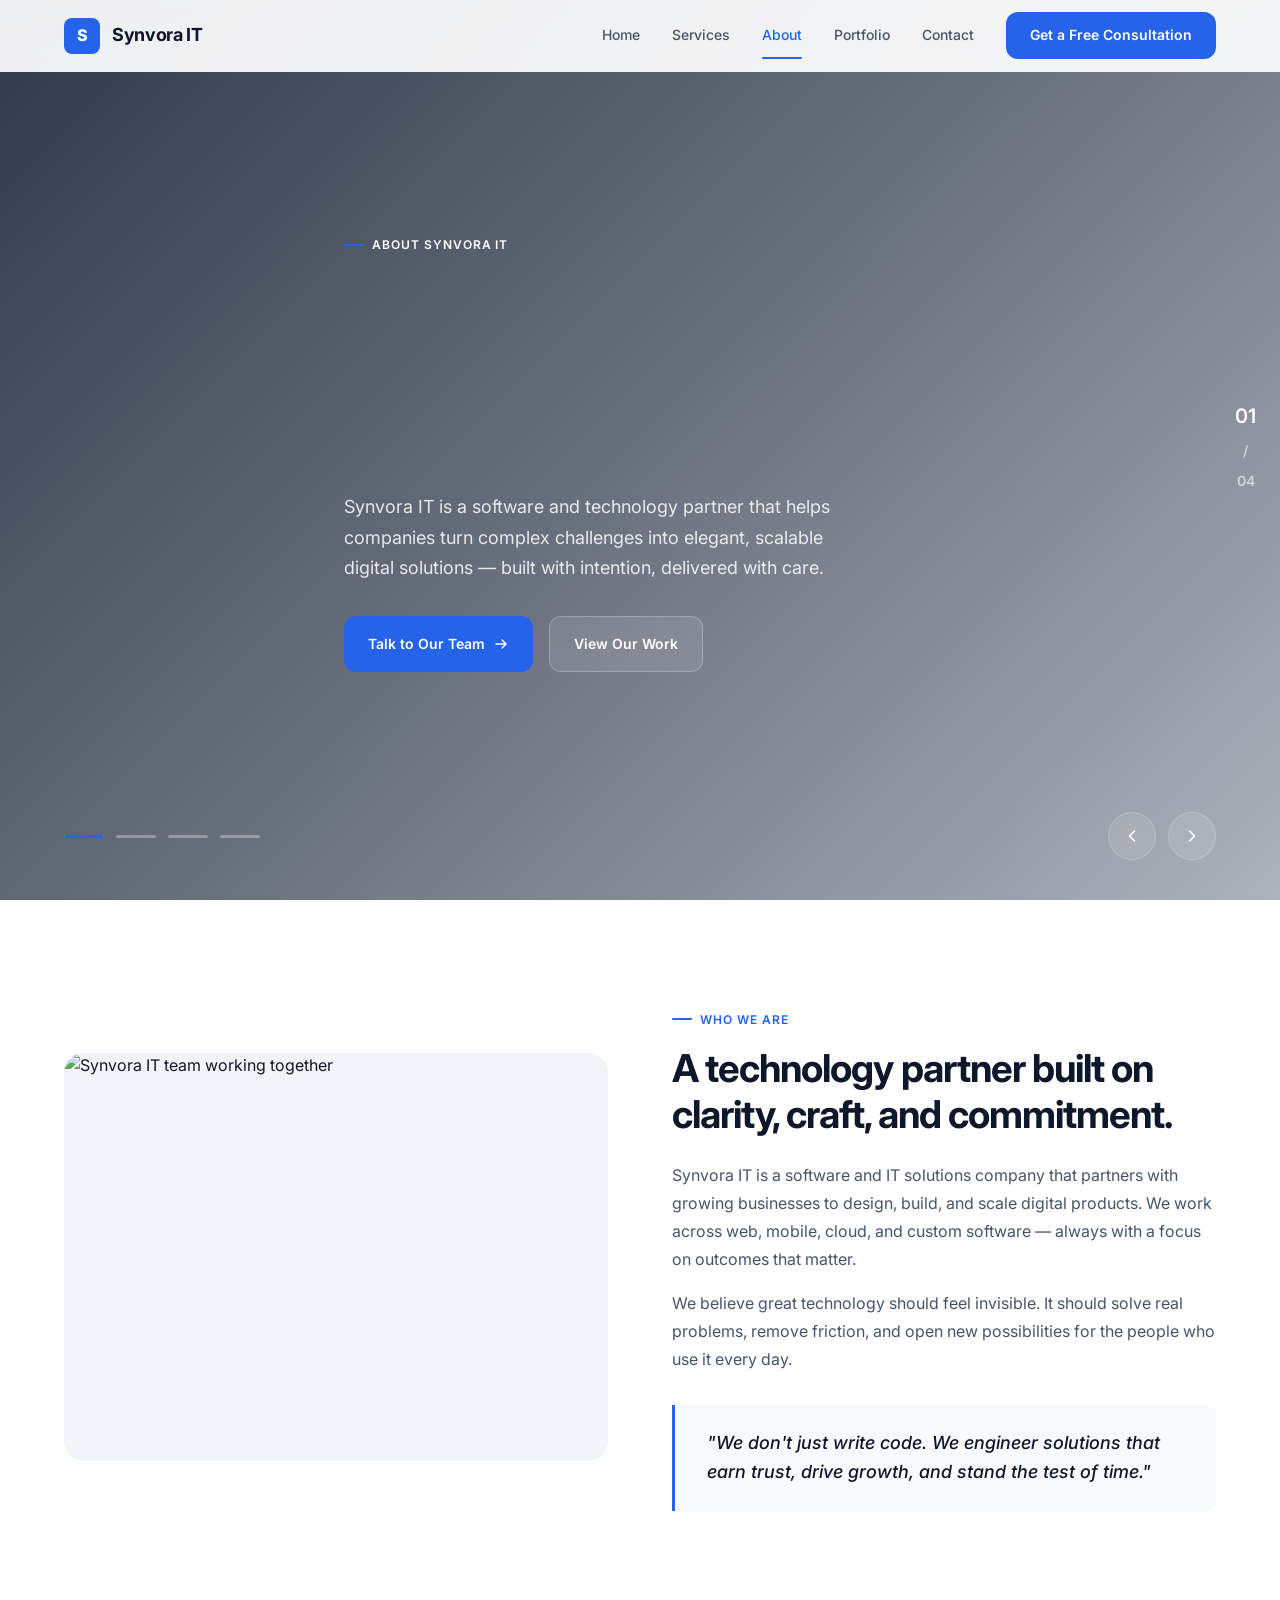
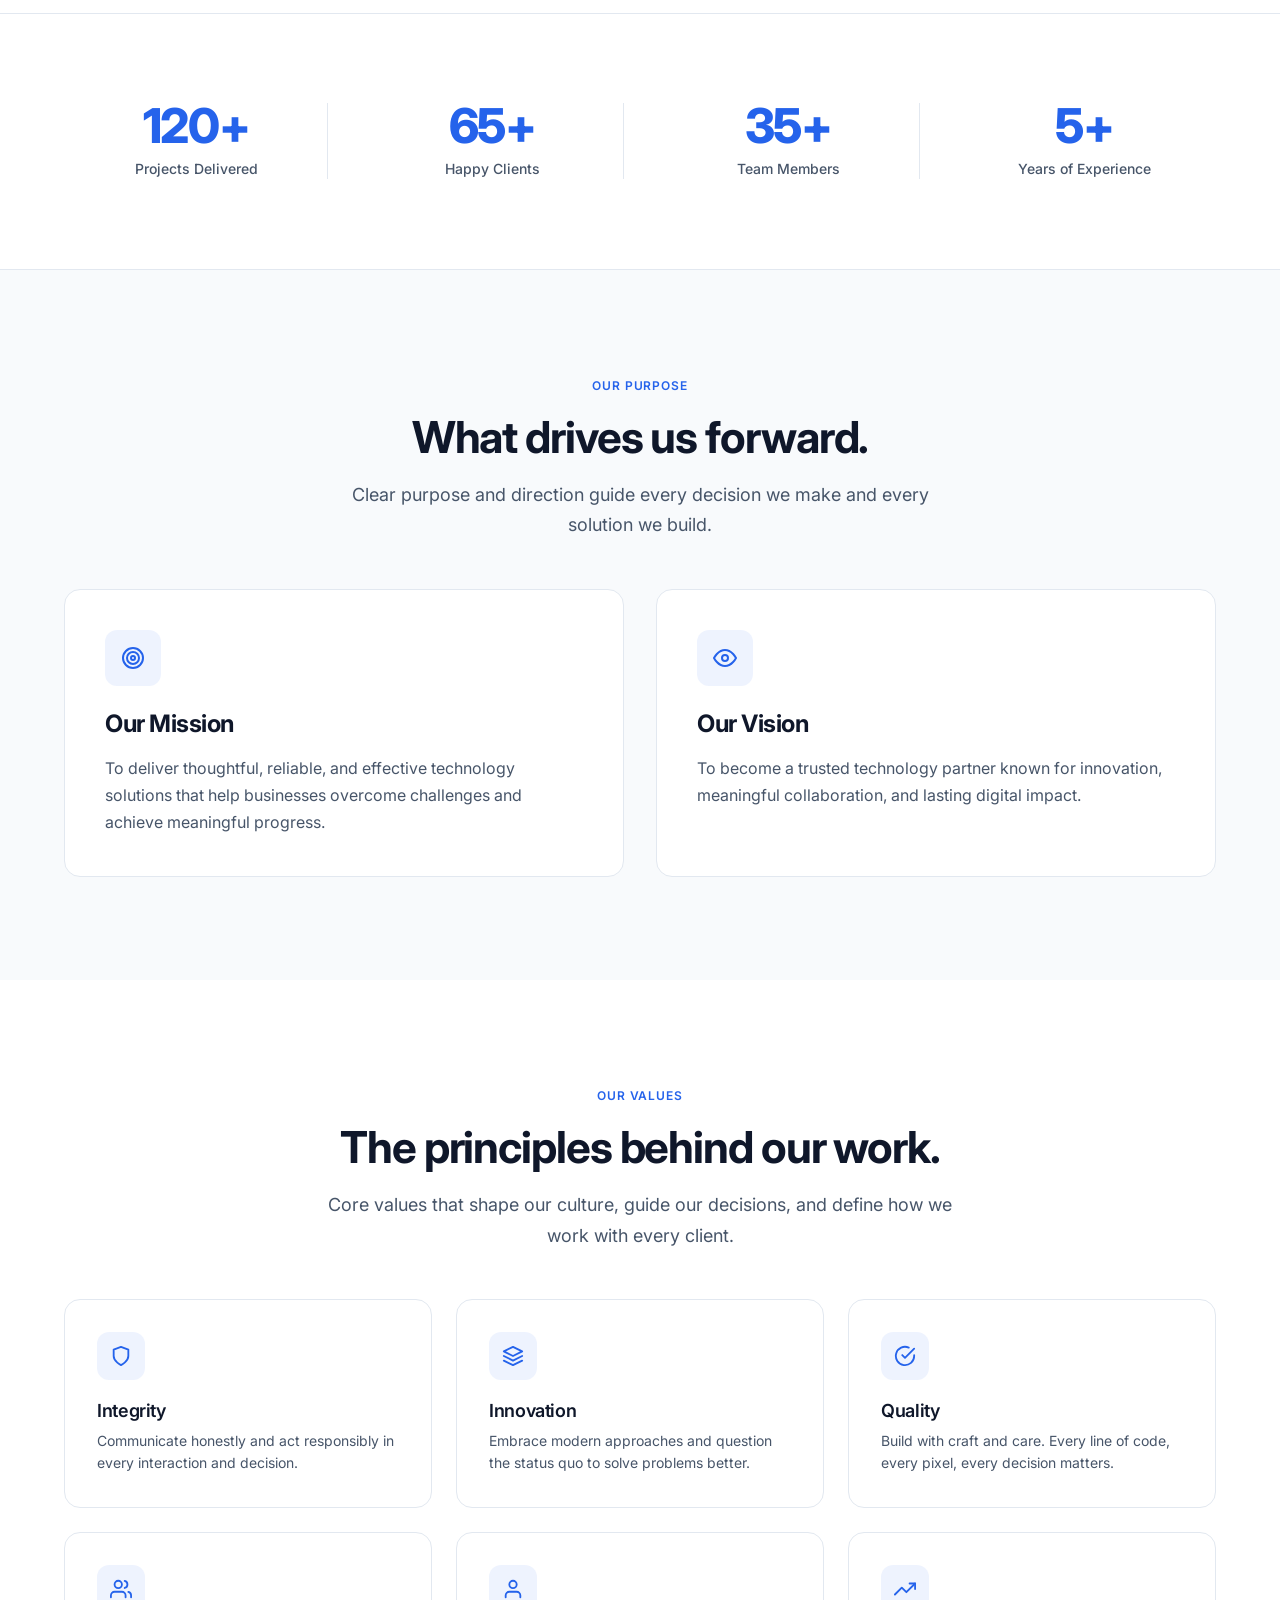
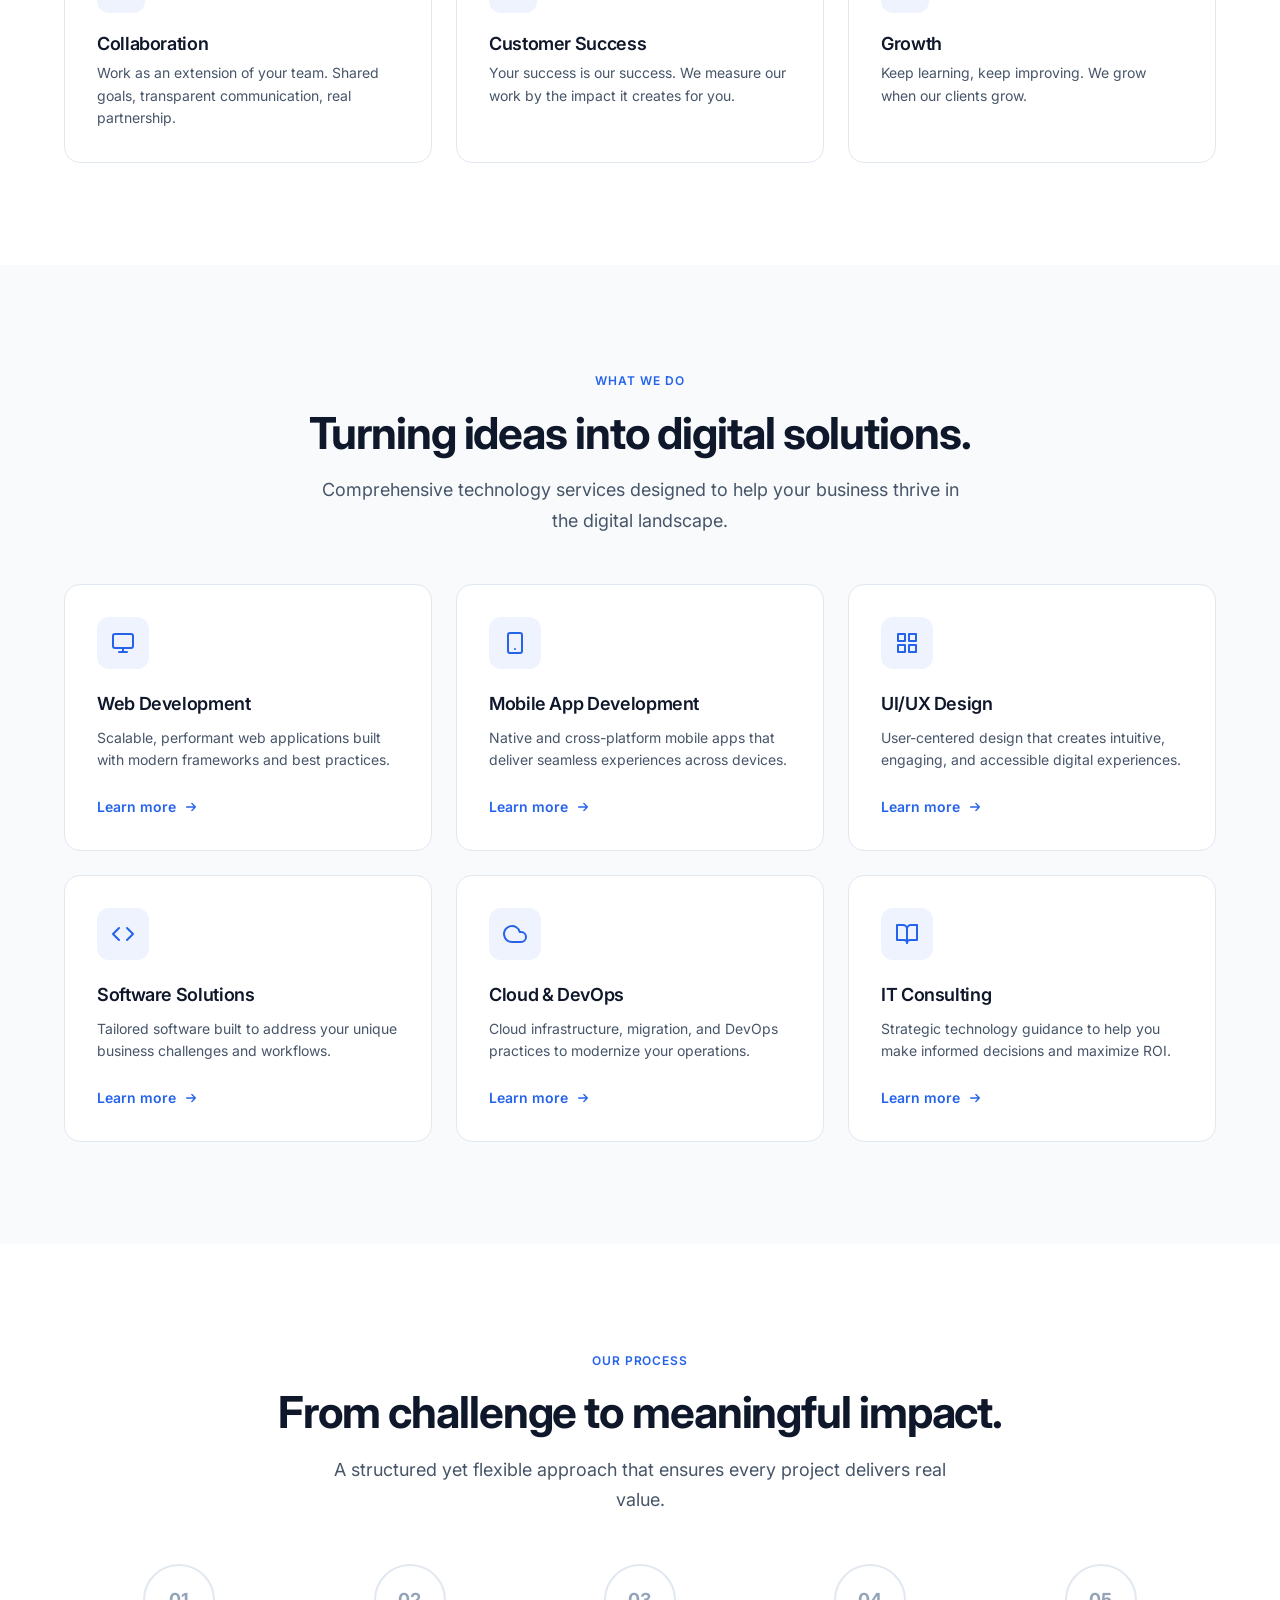
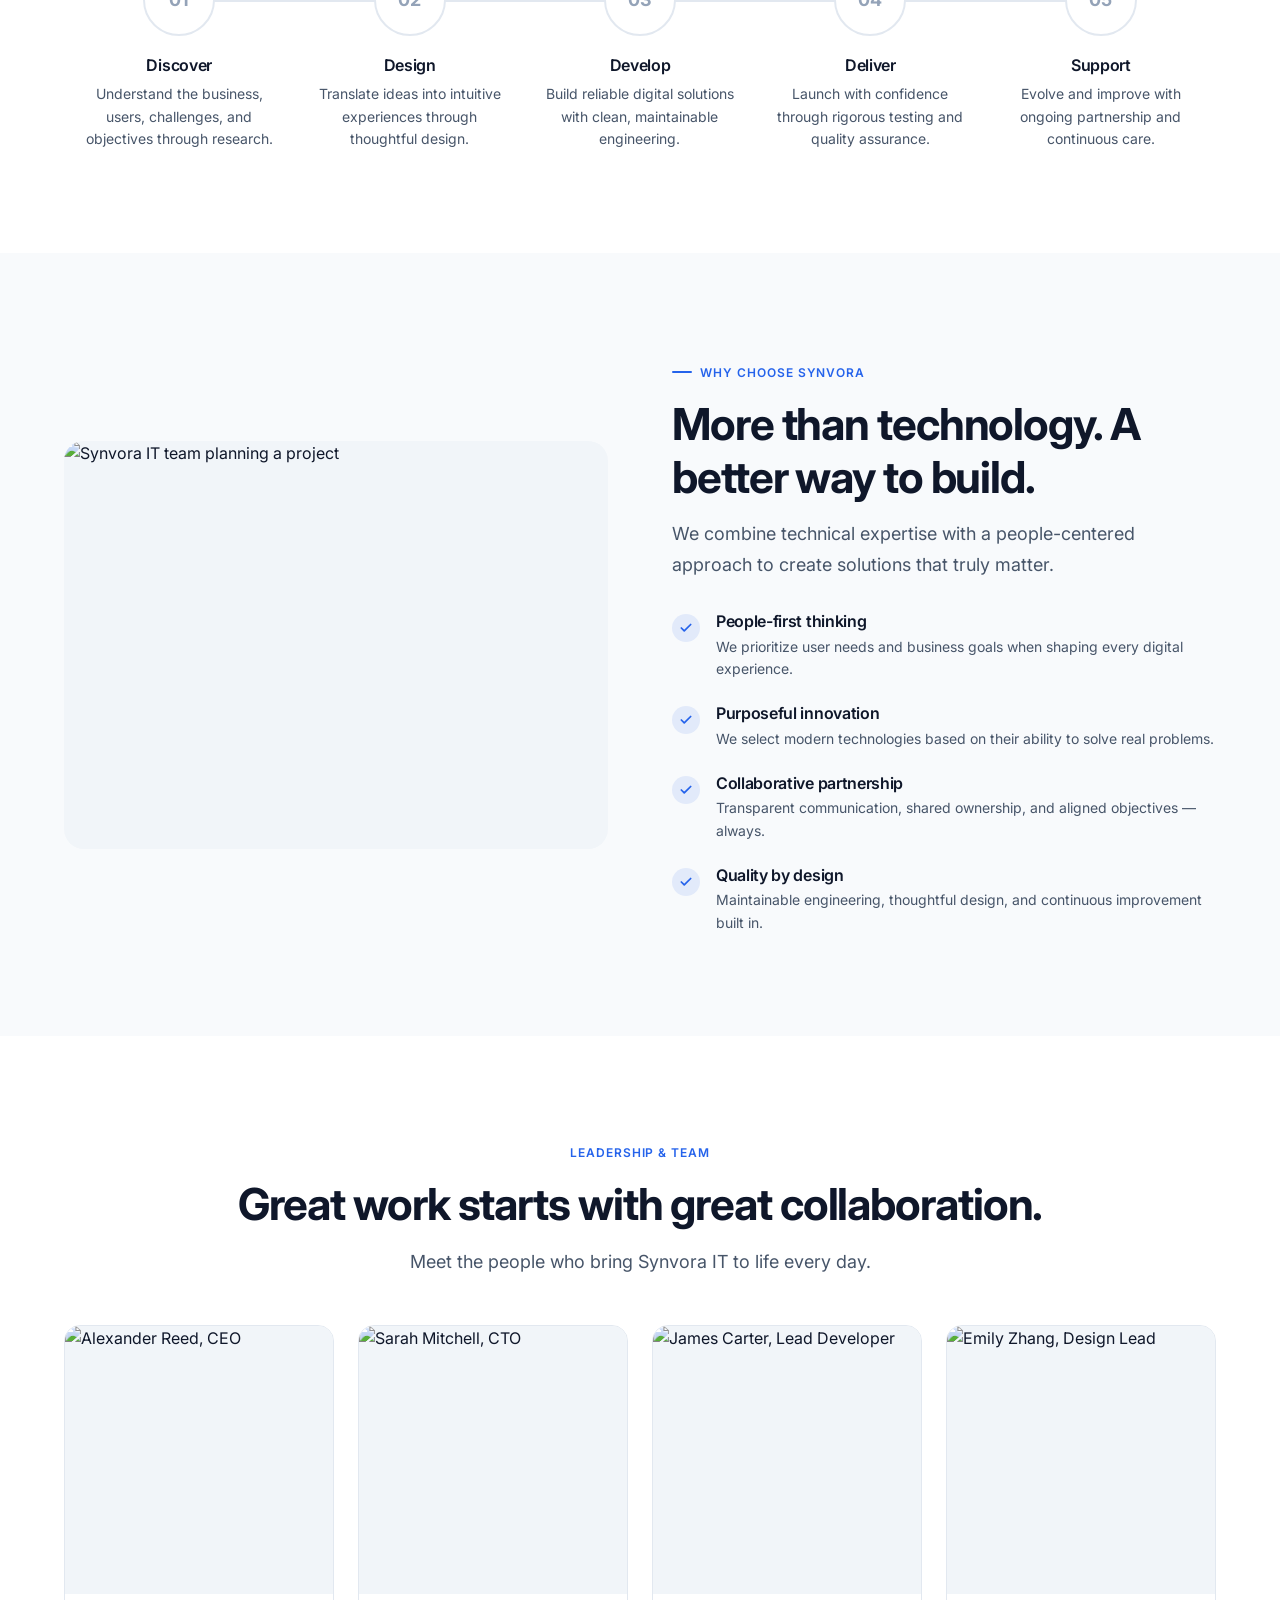
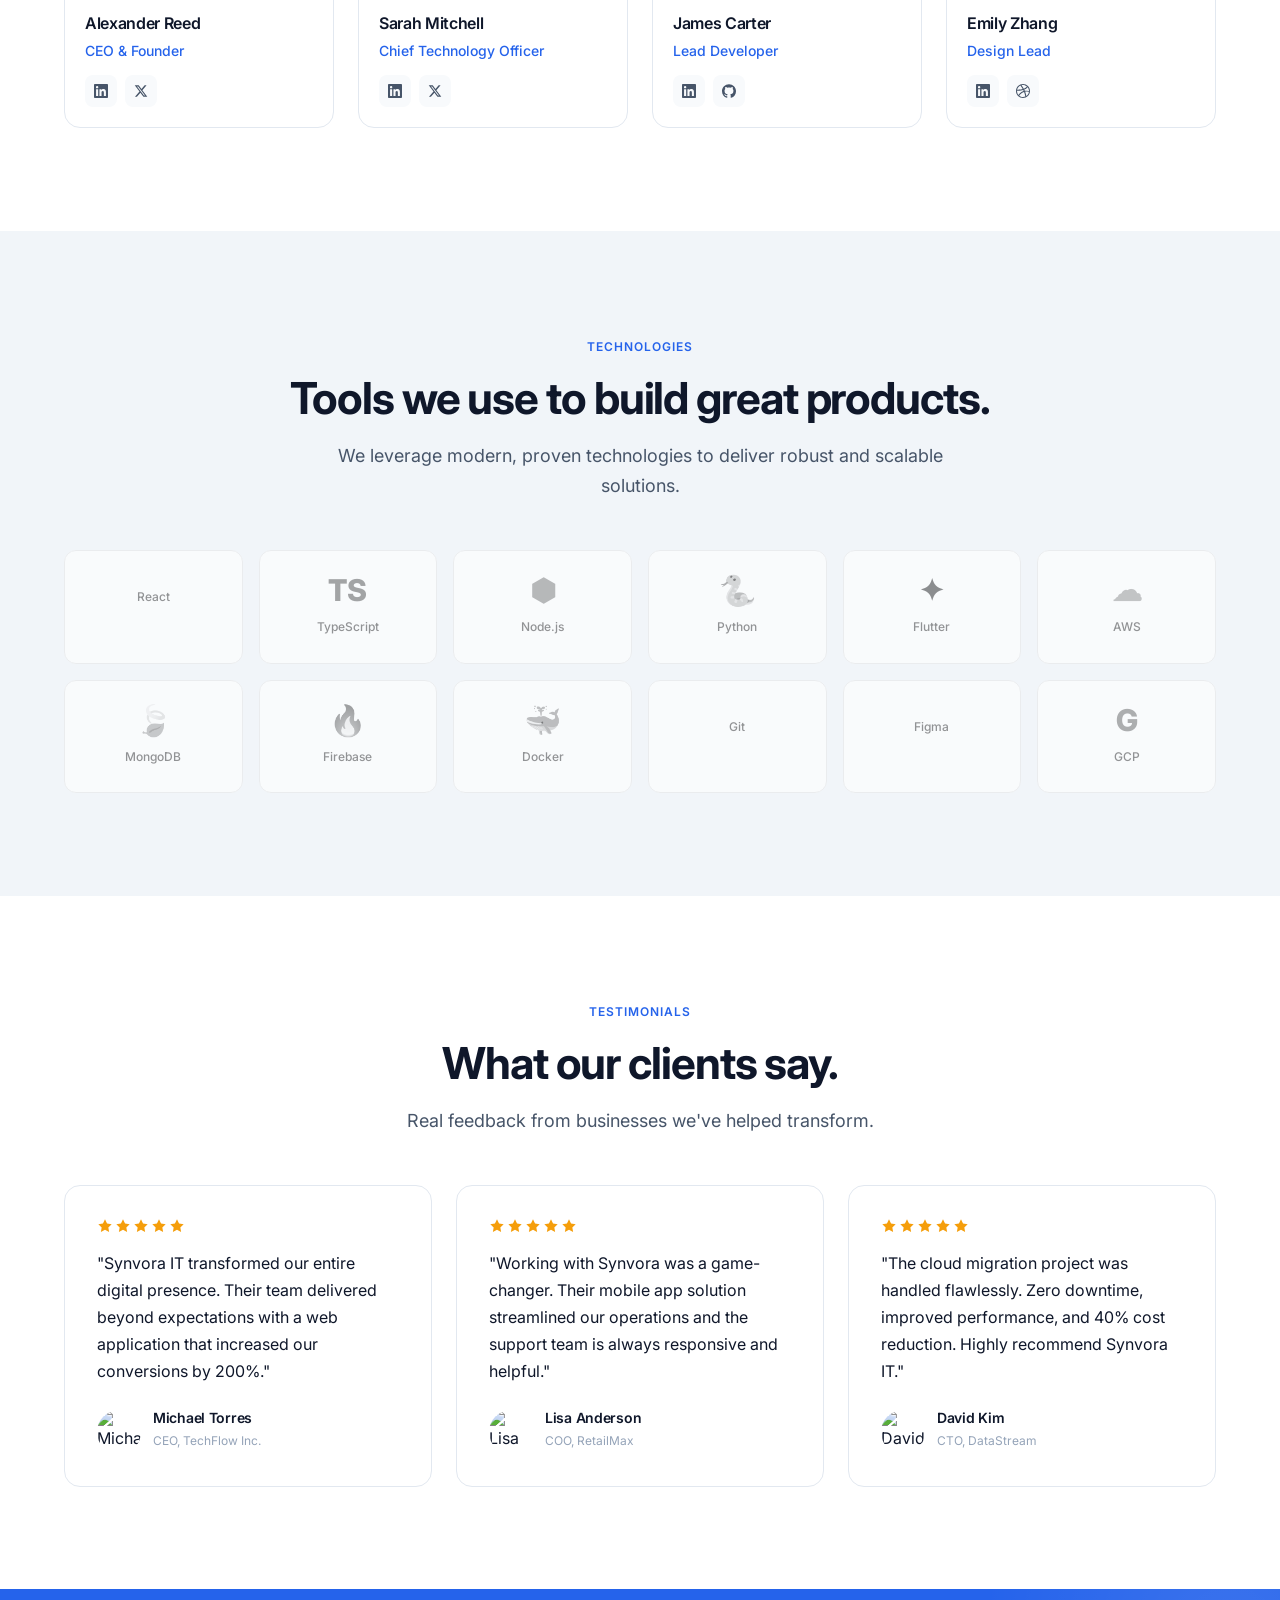
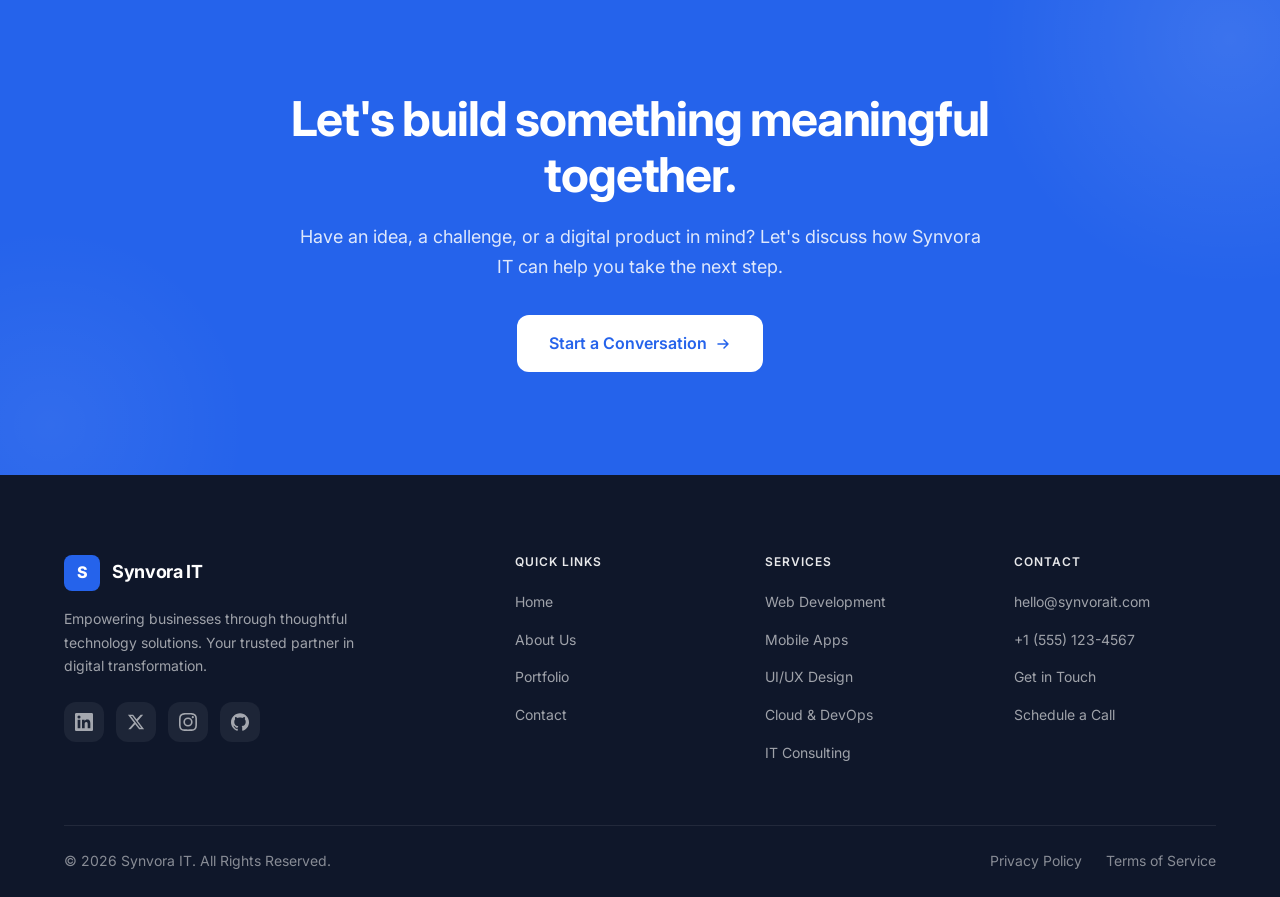
==== commit 4d56a852: "comment" ====
--- a/q.html
+++ b/q.html
@@ -11,1247 +11,8 @@
     <link rel="preconnect" href="https://fonts.googleapis.com">
     <link rel="preconnect" href="https://fonts.gstatic.com" crossorigin>
     <link href="https://fonts.googleapis.com/css2?family=Inter:wght@400;500;600;700;800&display=swap" rel="stylesheet">
-    <style>
-        /* ===== DESIGN TOKENS ===== */
-        :root {
-            /* Colors */
-            --bg-primary: #FFFFFF;
-            --bg-soft: #F8FAFC;
-            --bg-softer: #F1F5F9;
-            --bg-brand: #2563EB;
-            --bg-brand-dark: #1D4ED8;
-            --bg-brand-deep: #1E3A8A;
-            --text-primary: #0F172A;
-            --text-secondary: #475569;
-            --text-muted: #94A3B8;
-            --text-inverse: #FFFFFF;
-            --border: #E2E8F0;
-            --border-soft: #F1F5F9;
-
-            /* Typography */
-            --font-family: 'Inter', -apple-system, BlinkMacSystemFont, sans-serif;
-            --text-xs: 0.75rem;
-            --text-sm: 0.875rem;
-            --text-base: 1rem;
-            --text-lg: 1.125rem;
-            --text-xl: 1.25rem;
-            --text-2xl: 1.5rem;
-            --text-3xl: 1.875rem;
-            --text-4xl: 2.25rem;
-            --text-5xl: 3rem;
-            --text-6xl: 3.75rem;
-
-            /* Spacing (8px grid) */
-            --space-1: 0.25rem;
-            --space-2: 0.5rem;
-            --space-3: 0.75rem;
-            --space-4: 1rem;
-            --space-5: 1.25rem;
-            --space-6: 1.5rem;
-            --space-8: 2rem;
-            --space-10: 2.5rem;
-            --space-12: 3rem;
-            --space-16: 4rem;
-            --space-20: 5rem;
-            --space-24: 6rem;
-            --space-32: 8rem;
-
-            /* Radius */
-            --radius-sm: 8px;
-            --radius-md: 12px;
-            --radius-lg: 16px;
-            --radius-xl: 20px;
-            --radius-full: 9999px;
-
-            /* Shadows */
-            --shadow-xs: 0 1px 2px rgba(15, 23, 42, 0.04);
-            --shadow-sm: 0 2px 8px rgba(15, 23, 42, 0.06);
-            --shadow-md: 0 4px 16px rgba(15, 23, 42, 0.08);
-            --shadow-lg: 0 8px 32px rgba(15, 23, 42, 0.10);
-            --shadow-xl: 0 16px 48px rgba(15, 23, 42, 0.12);
-
-            /* Layout */
-            --container: 1200px;
-            --nav-height: 72px;
-            --transition: 280ms cubic-bezier(0.4, 0, 0.2, 1);
-        }
-
-        /* ===== RESET ===== */
-        *, *::before, *::after { box-sizing: border-box; margin: 0; padding: 0; }
-        html { scroll-behavior: smooth; -webkit-font-smoothing: antialiased; -moz-osx-font-smoothing: grayscale; }
-        body {
-            font-family: var(--font-family);
-            font-size: var(--text-base);
-            line-height: 1.6;
-            color: var(--text-primary);
-            background: var(--bg-primary);
-            overflow-x: hidden;
-        }
-        img, svg { display: block; max-width: 100%; }
-        a { text-decoration: none; color: inherit; }
-        button { font-family: inherit; cursor: pointer; border: none; background: none; }
-        ul { list-style: none; }
-        h1, h2, h3, h4 { line-height: 1.2; letter-spacing: -0.02em; }
-
-        /* ===== ACCESSIBILITY ===== */
-        @media (prefers-reduced-motion: reduce) {
-            *, *::before, *::after { animation-duration: 0.01ms !important; transition-duration: 0.01ms !important; scroll-behavior: auto !important; }
-        }
-        *:focus-visible {
-            outline: 2px solid var(--bg-brand);
-            outline-offset: 3px;
-            border-radius: 4px;
-        }
-
-        /* ===== UTILITIES ===== */
-        .container {
-            max-width: var(--container);
-            margin: 0 auto;
-            padding: 0 var(--space-6);
-        }
-        @media (max-width: 640px) { .container { padding: 0 var(--space-4); } }
-
-        .eyebrow {
-            display: inline-flex;
-            align-items: center;
-            gap: var(--space-2);
-            font-size: var(--text-xs);
-            font-weight: 600;
-            text-transform: uppercase;
-            letter-spacing: 0.08em;
-            color: var(--bg-brand);
-            margin-bottom: var(--space-4);
-        }
-        .eyebrow::before {
-            content: '';
-            width: 20px;
-            height: 2px;
-            background: var(--bg-brand);
-            border-radius: 2px;
-        }
-        .eyebrow.centered::before { display: none; }
-
-        .section-title {
-            font-size: clamp(1.875rem, 3.5vw, 2.75rem);
-            font-weight: 700;
-            color: var(--text-primary);
-            margin-bottom: var(--space-4);
-            letter-spacing: -0.025em;
-        }
-        .section-desc {
-            font-size: var(--text-lg);
-            color: var(--text-secondary);
-            line-height: 1.7;
-            max-width: 640px;
-        }
-
-        .section { padding: clamp(64px, 8vw, 120px) 0; }
-        .section-alt { background: var(--bg-soft); }
-        .section-softer { background: var(--bg-softer); }
-
-        /* ===== NAVBAR ===== */
-        .nav {
-            position: fixed;
-            top: 0;
-            left: 0;
-            right: 0;
-            z-index: 1000;
-            background: rgba(255, 255, 255, 0.92);
-            backdrop-filter: blur(12px);
-            -webkit-backdrop-filter: blur(12px);
-            border-bottom: 1px solid transparent;
-            transition: border-color var(--transition), box-shadow var(--transition);
-            height: var(--nav-height);
-        }
-        .nav.scrolled {
-            border-bottom-color: var(--border);
-            box-shadow: var(--shadow-sm);
-        }
-        .nav-inner {
-            max-width: var(--container);
-            margin: 0 auto;
-            padding: 0 var(--space-6);
-            height: 100%;
-            display: flex;
-            align-items: center;
-            justify-content: space-between;
-        }
-        @media (max-width: 640px) { .nav-inner { padding: 0 var(--space-4); } }
-
-        .nav-brand {
-            display: flex;
-            align-items: center;
-            gap: var(--space-3);
-            font-weight: 700;
-            font-size: var(--text-lg);
-            color: var(--text-primary);
-            letter-spacing: -0.02em;
-        }
-        .nav-logo {
-            width: 36px;
-            height: 36px;
-            background: var(--bg-brand);
-            border-radius: var(--radius-sm);
-            display: flex;
-            align-items: center;
-            justify-content: center;
-            color: white;
-            font-weight: 800;
-            font-size: var(--text-base);
-        }
-
-        .nav-links {
-            display: flex;
-            align-items: center;
-            gap: var(--space-8);
-        }
-        .nav-link {
-            font-size: var(--text-sm);
-            font-weight: 500;
-            color: var(--text-secondary);
-            transition: color var(--transition);
-            position: relative;
-            padding: var(--space-2) 0;
-        }
-        .nav-link:hover { color: var(--text-primary); }
-        .nav-link.active { color: var(--bg-brand); }
-        .nav-link.active::after {
-            content: '';
-            position: absolute;
-            bottom: -4px;
-            left: 0;
-            right: 0;
-            height: 2px;
-            background: var(--bg-brand);
-            border-radius: 2px;
-        }
-
-        .nav-cta {
-            background: var(--bg-brand);
-            color: var(--text-inverse) !important;
-            padding: var(--space-3) var(--space-6);
-            border-radius: var(--radius-md);
-            font-weight: 600;
-            font-size: var(--text-sm);
-            transition: all var(--transition);
-            min-height: 44px;
-            display: inline-flex;
-            align-items: center;
-        }
-        .nav-cta:hover {
-            background: var(--bg-brand-dark);
-            transform: translateY(-1px);
-            box-shadow: var(--shadow-md);
-        }
-
-        .nav-toggle {
-            display: none;
-            width: 44px;
-            height: 44px;
-            align-items: center;
-            justify-content: center;
-            border-radius: var(--radius-sm);
-            transition: background var(--transition);
-        }
-        .nav-toggle:hover { background: var(--bg-soft); }
-        .nav-toggle span {
-            display: block;
-            width: 22px;
-            height: 2px;
-            background: var(--text-primary);
-            border-radius: 2px;
-            position: relative;
-            transition: all var(--transition);
-        }
-        .nav-toggle span::before,
-        .nav-toggle span::after {
-            content: '';
-            position: absolute;
-            width: 22px;
-            height: 2px;
-            background: var(--text-primary);
-            border-radius: 2px;
-            transition: all var(--transition);
-        }
-        .nav-toggle span::before { top: -7px; }
-        .nav-toggle span::after { top: 7px; }
-        .nav-toggle.open span { background: transparent; }
-        .nav-toggle.open span::before { top: 0; transform: rotate(45deg); }
-        .nav-toggle.open span::after { top: 0; transform: rotate(-45deg); }
-
-        .mobile-menu {
-            display: none;
-            position: fixed;
-            top: var(--nav-height);
-            left: 0;
-            right: 0;
-            background: var(--bg-primary);
-            border-bottom: 1px solid var(--border);
-            padding: var(--space-6);
-            box-shadow: var(--shadow-lg);
-            z-index: 999;
-        }
-        .mobile-menu.open { display: block; }
-        .mobile-menu a {
-            display: block;
-            padding: var(--space-4) 0;
-            font-size: var(--text-base);
-            font-weight: 500;
-            color: var(--text-secondary);
-            border-bottom: 1px solid var(--border-soft);
-        }
-        .mobile-menu a:last-child { border-bottom: none; }
-        .mobile-menu a:hover, .mobile-menu a.active { color: var(--bg-brand); }
-        .mobile-menu .mobile-cta {
-            display: block;
-            margin-top: var(--space-6);
-            background: var(--bg-brand);
-            color: var(--text-inverse);
-            padding: var(--space-4);
-            border-radius: var(--radius-md);
-            font-weight: 600;
-            text-align: center;
-        }
-
-        @media (max-width: 1024px) {
-            .nav-links { display: none; }
-            .nav-toggle { display: flex; }
-        }
-
-        /* ===== HERO ===== */
-        .hero {
-            padding: calc(var(--nav-height) + clamp(48px, 6vw, 80px)) 0 clamp(64px, 8vw, 120px);
-            background: linear-gradient(180deg, var(--bg-primary) 0%, var(--bg-soft) 100%);
-            position: relative;
-            overflow: hidden;
-        }
-        .hero::before {
-            content: '';
-            position: absolute;
-            top: -200px;
-            right: -200px;
-            width: 600px;
-            height: 600px;
-            background: radial-gradient(circle, rgba(37, 99, 235, 0.08) 0%, transparent 70%);
-            pointer-events: none;
-        }
-        .hero-grid {
-            display: grid;
-            grid-template-columns: 1fr 1fr;
-            gap: var(--space-16);
-            align-items: center;
-            position: relative;
-            z-index: 2;
-        }
-        .hero h1 {
-            font-size: clamp(2.25rem, 5vw, 4rem);
-            font-weight: 700;
-            line-height: 1.1;
-            letter-spacing: -0.02em;
-            color: var(--text-primary);
-            margin-bottom: var(--space-6);
-        }
-        .hero h1 .accent {
-            color: var(--bg-brand);
-            position: relative;
-        }
-        .hero-desc {
-            font-size: var(--text-lg);
-            line-height: 1.7;
-            color: var(--text-secondary);
-            margin-bottom: var(--space-8);
-            max-width: 520px;
-        }
-        .hero-actions {
-            display: flex;
-            gap: var(--space-4);
-            flex-wrap: wrap;
-            margin-bottom: var(--space-12);
-        }
-        .btn {
-            display: inline-flex;
-            align-items: center;
-            gap: var(--space-2);
-            padding: var(--space-4) var(--space-6);
-            border-radius: var(--radius-md);
-            font-size: var(--text-sm);
-            font-weight: 600;
-            transition: all var(--transition);
-            min-height: 44px;
-            white-space: nowrap;
-        }
-        .btn-primary {
-            background: var(--bg-brand);
-            color: var(--text-inverse);
-        }
-        .btn-primary:hover {
-            background: var(--bg-brand-dark);
-            transform: translateY(-2px);
-            box-shadow: var(--shadow-lg);
-        }
-        .btn-secondary {
-            background: var(--bg-primary);
-            color: var(--text-primary);
-            border: 1.5px solid var(--border);
-        }
-        .btn-secondary:hover {
-            border-color: var(--bg-brand);
-            color: var(--bg-brand);
-            transform: translateY(-2px);
-            box-shadow: var(--shadow-md);
-        }
-        .btn-icon { transition: transform var(--transition); }
-        .btn:hover .btn-icon { transform: translateX(3px); }
-
-        .trust-strip {
-            display: flex;
-            align-items: center;
-            gap: var(--space-8);
-            flex-wrap: wrap;
-        }
-        .trust-label {
-            font-size: var(--text-xs);
-            font-weight: 600;
-            color: var(--text-muted);
-            text-transform: uppercase;
-            letter-spacing: 0.08em;
-        }
-        .trust-logos {
-            display: flex;
-            align-items: center;
-            gap: var(--space-8);
-            flex-wrap: wrap;
-        }
-        .trust-logo {
-            font-size: var(--text-lg);
-            font-weight: 700;
-            color: var(--text-muted);
-            opacity: 0.5;
-            transition: opacity var(--transition);
-        }
-        .trust-logo:hover { opacity: 0.8; }
-
-        .hero-visual {
-            position: relative;
-            border-radius: var(--radius-xl);
-            overflow: hidden;
-            aspect-ratio: 4/3;
-            background: var(--bg-softer);
-            box-shadow: var(--shadow-xl);
-        }
-        .hero-visual img {
-            width: 100%;
-            height: 100%;
-            object-fit: cover;
-        }
-        .hero-visual-badge {
-            position: absolute;
-            bottom: var(--space-6);
-            left: var(--space-6);
-            background: rgba(255, 255, 255, 0.95);
-            backdrop-filter: blur(10px);
-            padding: var(--space-4) var(--space-6);
-            border-radius: var(--radius-md);
-            box-shadow: var(--shadow-md);
-        }
-        .hero-visual-badge .num {
-            font-size: var(--text-2xl);
-            font-weight: 800;
-            color: var(--text-primary);
-            line-height: 1;
-        }
-        .hero-visual-badge .label {
-            font-size: var(--text-xs);
-            color: var(--text-secondary);
-            margin-top: 4px;
-        }
-
-        @media (max-width: 1024px) {
-            .hero-grid { grid-template-columns: 1fr; gap: var(--space-10); }
-            .hero-visual { max-width: 500px; margin: 0 auto; }
-        }
-
-        /* ===== WHO WE ARE ===== */
-        .who-grid {
-            display: grid;
-            grid-template-columns: 1fr 1fr;
-            gap: var(--space-16);
-            align-items: center;
-        }
-        .who-visual {
-            position: relative;
-            border-radius: var(--radius-xl);
-            overflow: hidden;
-            aspect-ratio: 4/3;
-            background: var(--bg-softer);
-        }
-        .who-visual img {
-            width: 100%;
-            height: 100%;
-            object-fit: cover;
-        }
-        .who-content h2 {
-            font-size: clamp(1.75rem, 3vw, 2.5rem);
-            font-weight: 700;
-            margin-bottom: var(--space-6);
-            letter-spacing: -0.025em;
-        }
-        .who-content p {
-            font-size: var(--text-base);
-            line-height: 1.75;
-            color: var(--text-secondary);
-            margin-bottom: var(--space-4);
-        }
-        .pull-quote {
-            margin-top: var(--space-8);
-            padding: var(--space-6) var(--space-8);
-            border-left: 3px solid var(--bg-brand);
-            background: var(--bg-soft);
-            border-radius: 0 var(--radius-md) var(--radius-md) 0;
-        }
-        .pull-quote p {
-            font-size: var(--text-lg);
-            font-weight: 500;
-            color: var(--text-primary);
-            line-height: 1.6;
-            font-style: italic;
-            margin-bottom: 0;
-        }
-
-        @media (max-width: 1024px) {
-            .who-grid { grid-template-columns: 1fr; gap: var(--space-10); }
-        }
-
-        /* ===== STATS BAR ===== */
-        .stats {
-            padding: var(--space-16) 0;
-            background: var(--bg-primary);
-            border-top: 1px solid var(--border);
-            border-bottom: 1px solid var(--border);
-        }
-        .stats-grid {
-            display: grid;
-            grid-template-columns: repeat(4, 1fr);
-            gap: var(--space-8);
-        }
-        .stat-item {
-            text-align: center;
-            padding: var(--space-6);
-            position: relative;
-        }
-        .stat-item:not(:last-child)::after {
-            content: '';
-            position: absolute;
-            right: 0;
-            top: 20%;
-            height: 60%;
-            width: 1px;
-            background: var(--border);
-        }
-        .stat-number {
-            font-size: clamp(2rem, 4vw, 3rem);
-            font-weight: 800;
-            color: var(--bg-brand);
-            line-height: 1;
-            letter-spacing: -0.03em;
-            margin-bottom: var(--space-2);
-        }
-        .stat-label {
-            font-size: var(--text-sm);
-            color: var(--text-secondary);
-            font-weight: 500;
-        }
-
-        @media (max-width: 768px) {
-            .stats-grid { grid-template-columns: repeat(2, 1fr); gap: var(--space-6); }
-            .stat-item:not(:last-child)::after { display: none; }
-            .stat-item { border-bottom: 1px solid var(--border-soft); }
-            .stat-item:nth-last-child(-n+2) { border-bottom: none; }
-        }
-
-        /* ===== MISSION & VISION ===== */
-        .mv-grid {
-            display: grid;
-            grid-template-columns: 1fr 1fr;
-            gap: var(--space-8);
-        }
-        .mv-card {
-            background: var(--bg-primary);
-            border: 1px solid var(--border);
-            border-radius: var(--radius-lg);
-            padding: var(--space-10);
-            position: relative;
-            overflow: hidden;
-            transition: all var(--transition);
-        }
-        .mv-card::before {
-            content: '';
-            position: absolute;
-            top: 0;
-            left: 0;
-            right: 0;
-            height: 3px;
-            background: var(--bg-brand);
-            transform: scaleX(0);
-            transform-origin: left;
-            transition: transform var(--transition);
-        }
-        .mv-card:hover {
-            border-color: var(--bg-brand);
-            box-shadow: var(--shadow-lg);
-            transform: translateY(-4px);
-        }
-        .mv-card:hover::before { transform: scaleX(1); }
-        .mv-icon {
-            width: 56px;
-            height: 56px;
-            background: rgba(37, 99, 235, 0.08);
-            border-radius: var(--radius-md);
-            display: flex;
-            align-items: center;
-            justify-content: center;
-            margin-bottom: var(--space-6);
-            transition: all var(--transition);
-        }
-        .mv-card:hover .mv-icon {
-            background: var(--bg-brand);
-        }
-        .mv-icon svg {
-            width: 24px;
-            height: 24px;
-            color: var(--bg-brand);
-            transition: color var(--transition);
-        }
-        .mv-card:hover .mv-icon svg { color: var(--text-inverse); }
-        .mv-card h3 {
-            font-size: var(--text-2xl);
-            font-weight: 700;
-            margin-bottom: var(--space-4);
-            letter-spacing: -0.02em;
-        }
-        .mv-card p {
-            font-size: var(--text-base);
-            line-height: 1.7;
-            color: var(--text-secondary);
-        }
-
-        @media (max-width: 768px) {
-            .mv-grid { grid-template-columns: 1fr; }
-            .mv-card { padding: var(--space-8); }
-        }
-
-        /* ===== VALUES ===== */
-        .values-grid {
-            display: grid;
-            grid-template-columns: repeat(3, 1fr);
-            gap: var(--space-6);
-        }
-        .value-card {
-            background: var(--bg-primary);
-            border: 1px solid var(--border);
-            border-radius: var(--radius-lg);
-            padding: var(--space-8);
-            transition: all var(--transition);
-        }
-        .value-card:hover {
-            border-color: var(--bg-brand);
-            box-shadow: var(--shadow-lg);
-            transform: translateY(-4px);
-        }
-        .value-icon {
-            width: 48px;
-            height: 48px;
-            background: rgba(37, 99, 235, 0.08);
-            border-radius: var(--radius-md);
-            display: flex;
-            align-items: center;
-            justify-content: center;
-            margin-bottom: var(--space-5);
-            transition: all var(--transition);
-        }
-        .value-card:hover .value-icon {
-            background: var(--bg-brand);
-        }
-        .value-icon svg {
-            width: 22px;
-            height: 22px;
-            color: var(--bg-brand);
-            transition: color var(--transition);
-        }
-        .value-card:hover .value-icon svg { color: var(--text-inverse); }
-        .value-card h3 {
-            font-size: var(--text-lg);
-            font-weight: 600;
-            margin-bottom: var(--space-2);
-        }
-        .value-card p {
-            font-size: var(--text-sm);
-            line-height: 1.6;
-            color: var(--text-secondary);
-        }
-
-        @media (max-width: 1024px) {
-            .values-grid { grid-template-columns: repeat(2, 1fr); }
-        }
-        @media (max-width: 640px) {
-            .values-grid { grid-template-columns: 1fr; }
-        }
-
-        /* ===== SERVICES ===== */
-        .services-grid {
-            display: grid;
-            grid-template-columns: repeat(3, 1fr);
-            gap: var(--space-6);
-        }
-        .service-card {
-            background: var(--bg-primary);
-            border: 1px solid var(--border);
-            border-radius: var(--radius-lg);
-            padding: var(--space-8);
-            transition: all var(--transition);
-            display: flex;
-            flex-direction: column;
-        }
-        .service-card:hover {
-            border-color: var(--bg-brand);
-            box-shadow: var(--shadow-lg);
-            transform: translateY(-4px);
-        }
-        .service-icon {
-            width: 52px;
-            height: 52px;
-            background: rgba(37, 99, 235, 0.08);
-            border-radius: var(--radius-md);
-            display: flex;
-            align-items: center;
-            justify-content: center;
-            margin-bottom: var(--space-6);
-            transition: all var(--transition);
-        }
-        .service-card:hover .service-icon {
-            background: var(--bg-brand);
-        }
-        .service-icon svg {
-            width: 24px;
-            height: 24px;
-            color: var(--bg-brand);
-            transition: color var(--transition);
-        }
-        .service-card:hover .service-icon svg { color: var(--text-inverse); }
-        .service-card h3 {
-            font-size: var(--text-lg);
-            font-weight: 600;
-            margin-bottom: var(--space-3);
-        }
-        .service-card p {
-            font-size: var(--text-sm);
-            line-height: 1.6;
-            color: var(--text-secondary);
-            flex: 1;
-            margin-bottom: var(--space-6);
-        }
-        .service-link {
-            display: inline-flex;
-            align-items: center;
-            gap: var(--space-2);
-            font-size: var(--text-sm);
-            font-weight: 600;
-            color: var(--bg-brand);
-            transition: gap var(--transition);
-        }
-        .service-card:hover .service-link { gap: var(--space-3); }
-
-        @media (max-width: 1024px) {
-            .services-grid { grid-template-columns: repeat(2, 1fr); }
-        }
-        @media (max-width: 640px) {
-            .services-grid { grid-template-columns: 1fr; }
-        }
-
-        /* ===== PROCESS ===== */
-        .process-grid {
-            display: grid;
-            grid-template-columns: repeat(5, 1fr);
-            gap: 0;
-            position: relative;
-        }
-        .process-grid::before {
-            content: '';
-            position: absolute;
-            top: 36px;
-            left: 10%;
-            right: 10%;
-            height: 2px;
-            background: var(--border);
-            z-index: 0;
-        }
-        .process-step {
-            text-align: center;
-            padding: 0 var(--space-4);
-            position: relative;
-            z-index: 1;
-        }
-        .process-step-num {
-            width: 72px;
-            height: 72px;
-            border-radius: 50%;
-            background: var(--bg-primary);
-            border: 2px solid var(--border);
-            display: flex;
-            align-items: center;
-            justify-content: center;
-            font-size: var(--text-lg);
-            font-weight: 700;
-            color: var(--text-muted);
-            margin: 0 auto var(--space-5);
-            transition: all var(--transition);
-        }
-        .process-step:hover .process-step-num {
-            border-color: var(--bg-brand);
-            color: var(--bg-brand);
-            background: rgba(37, 99, 235, 0.08);
-            transform: scale(1.08);
-        }
-        .process-step h3 {
-            font-size: var(--text-base);
-            font-weight: 600;
-            margin-bottom: var(--space-2);
-        }
-        .process-step p {
-            font-size: var(--text-sm);
-            line-height: 1.6;
-            color: var(--text-secondary);
-        }
-
-        @media (max-width: 1024px) {
-            .process-grid {
-                grid-template-columns: 1fr;
-                gap: var(--space-8);
-                padding-left: var(--space-16);
-            }
-            .process-grid::before {
-                top: 0;
-                bottom: 0;
-                left: 35px;
-                right: auto;
-                width: 2px;
-                height: auto;
-            }
-            .process-step {
-                text-align: left;
-                padding: 0;
-            }
-            .process-step-num {
-                position: absolute;
-                left: -56px;
-                top: 0;
-                margin: 0;
-                width: 60px;
-                height: 60px;
-                font-size: var(--text-base);
-            }
-        }
-
-        /* ===== WHY CHOOSE ===== */
-        .why-grid {
-            display: grid;
-            grid-template-columns: 1fr 1fr;
-            gap: var(--space-16);
-            align-items: center;
-        }
-        .why-visual {
-            position: relative;
-            border-radius: var(--radius-xl);
-            overflow: hidden;
-            aspect-ratio: 4/3;
-            background: var(--bg-softer);
-        }
-        .why-visual img {
-            width: 100%;
-            height: 100%;
-            object-fit: cover;
-        }
-        .why-list {
-            display: flex;
-            flex-direction: column;
-            gap: var(--space-6);
-            margin-top: var(--space-8);
-        }
-        .why-item {
-            display: flex;
-            gap: var(--space-4);
-            align-items: flex-start;
-        }
-        .why-check {
-            width: 28px;
-            height: 28px;
-            min-width: 28px;
-            background: rgba(37, 99, 235, 0.1);
-            border-radius: 50%;
-            display: flex;
-            align-items: center;
-            justify-content: center;
-            margin-top: 2px;
-        }
-        .why-check svg {
-            width: 14px;
-            height: 14px;
-            color: var(--bg-brand);
-        }
-        .why-item h4 {
-            font-size: var(--text-base);
-            font-weight: 600;
-            margin-bottom: 4px;
-        }
-        .why-item p {
-            font-size: var(--text-sm);
-            color: var(--text-secondary);
-            line-height: 1.6;
-        }
-
-        @media (max-width: 1024px) {
-            .why-grid { grid-template-columns: 1fr; gap: var(--space-10); }
-        }
-
-        /* ===== TEAM ===== */
-        .team-grid {
-            display: grid;
-            grid-template-columns: repeat(4, 1fr);
-            gap: var(--space-6);
-        }
-        .team-card {
-            background: var(--bg-primary);
-            border: 1px solid var(--border);
-            border-radius: var(--radius-lg);
-            overflow: hidden;
-            transition: all var(--transition);
-        }
-        .team-card:hover {
-            box-shadow: var(--shadow-lg);
-            transform: translateY(-4px);
-        }
-        .team-img-wrap {
-            aspect-ratio: 1;
-            overflow: hidden;
-            background: var(--bg-softer);
-        }
-        .team-img-wrap img {
-            width: 100%;
-            height: 100%;
-            object-fit: cover;
-            transition: transform var(--transition);
-        }
-        .team-card:hover .team-img-wrap img { transform: scale(1.05); }
-        .team-info {
-            padding: var(--space-5);
-        }
-        .team-info h3 {
-            font-size: var(--text-base);
-            font-weight: 600;
-            margin-bottom: 4px;
-        }
-        .team-info span {
-            font-size: var(--text-sm);
-            color: var(--bg-brand);
-            font-weight: 500;
-        }
-        .team-social {
-            display: flex;
-            gap: var(--space-2);
-            margin-top: var(--space-3);
-        }
-        .team-social a {
-            width: 32px;
-            height: 32px;
-            border-radius: var(--radius-sm);
-            background: var(--bg-soft);
-            display: flex;
-            align-items: center;
-            justify-content: center;
-            color: var(--text-secondary);
-            transition: all var(--transition);
-        }
-        .team-social a:hover {
-            background: var(--bg-brand);
-            color: var(--text-inverse);
-        }
-        .team-social svg {
-            width: 14px;
-            height: 14px;
-        }
-
-        @media (max-width: 1024px) {
-            .team-grid { grid-template-columns: repeat(2, 1fr); }
-        }
-        @media (max-width: 640px) {
-            .team-grid { grid-template-columns: 1fr; max-width: 320px; margin: 0 auto; }
-        }
-
-        /* ===== TECHNOLOGIES ===== */
-        .tech-grid {
-            display: grid;
-            grid-template-columns: repeat(6, 1fr);
-            gap: var(--space-4);
-        }
-        .tech-item {
-            background: var(--bg-primary);
-            border: 1px solid var(--border);
-            border-radius: var(--radius-md);
-            padding: var(--space-6) var(--space-4);
-            text-align: center;
-            transition: all var(--transition);
-            filter: grayscale(100%);
-            opacity: 0.6;
-        }
-        .tech-item:hover {
-            filter: grayscale(0%);
-            opacity: 1;
-            border-color: var(--bg-brand);
-            box-shadow: var(--shadow-md);
-            transform: translateY(-2px);
-        }
-        .tech-icon {
-            font-size: var(--text-3xl);
-            font-weight: 800;
-            margin-bottom: var(--space-2);
-            line-height: 1;
-        }
-        .tech-item span {
-            font-size: var(--text-xs);
-            font-weight: 500;
-            color: var(--text-secondary);
-        }
-
-        @media (max-width: 1024px) {
-            .tech-grid { grid-template-columns: repeat(4, 1fr); }
-        }
-        @media (max-width: 640px) {
-            .tech-grid { grid-template-columns: repeat(3, 1fr); }
-        }
-
-        /* ===== TESTIMONIALS ===== */
-        .testimonials-grid {
-            display: grid;
-            grid-template-columns: repeat(3, 1fr);
-            gap: var(--space-6);
-        }
-        .testimonial-card {
-            background: var(--bg-primary);
-            border: 1px solid var(--border);
-            border-radius: var(--radius-lg);
-            padding: var(--space-8);
-            transition: all var(--transition);
-        }
-        .testimonial-card:hover {
-            box-shadow: var(--shadow-lg);
-            transform: translateY(-4px);
-        }
-        .testimonial-stars {
-            display: flex;
-            gap: 2px;
-            margin-bottom: var(--space-4);
-        }
-        .testimonial-stars svg {
-            width: 16px;
-            height: 16px;
-            color: #F59E0B;
-            fill: #F59E0B;
-        }
-        .testimonial-text {
-            font-size: var(--text-base);
-            line-height: 1.7;
-            color: var(--text-primary);
-            margin-bottom: var(--space-6);
-        }
-        .testimonial-author {
-            display: flex;
-            align-items: center;
-            gap: var(--space-3);
-        }
-        .testimonial-avatar {
-            width: 44px;
-            height: 44px;
-            border-radius: 50%;
-            object-fit: cover;
-        }
-        .testimonial-author h4 {
-            font-size: var(--text-sm);
-            font-weight: 600;
-        }
-        .testimonial-author span {
-            font-size: var(--text-xs);
-            color: var(--text-muted);
-        }
-
-        @media (max-width: 1024px) {
-            .testimonials-grid { grid-template-columns: 1fr; }
-        }
-
-        /* ===== FINAL CTA ===== */
-        .final-cta {
-            padding: clamp(64px, 8vw, 120px) 0;
-            background: var(--bg-brand);
-            position: relative;
-            overflow: hidden;
-        }
-        .final-cta::before {
-            content: '';
-            position: absolute;
-            top: -200px;
-            right: -200px;
-            width: 500px;
-            height: 500px;
-            background: radial-gradient(circle, rgba(255,255,255,0.1) 0%, transparent 70%);
-            pointer-events: none;
-        }
-        .final-cta::after {
-            content: '';
-            position: absolute;
-            bottom: -150px;
-            left: -150px;
-            width: 400px;
-            height: 400px;
-            background: radial-gradient(circle, rgba(255,255,255,0.06) 0%, transparent 70%);
-            pointer-events: none;
-        }
-        .final-cta-content {
-            max-width: 700px;
-            margin: 0 auto;
-            text-align: center;
-            position: relative;
-            z-index: 2;
-        }
-        .final-cta-content h2 {
-            font-size: clamp(1.875rem, 4vw, 3rem);
-            font-weight: 700;
-            color: var(--text-inverse);
-            line-height: 1.15;
-            letter-spacing: -0.025em;
-            margin-bottom: var(--space-5);
-        }
-        .final-cta-content p {
-            font-size: var(--text-lg);
-            line-height: 1.7;
-            color: rgba(255, 255, 255, 0.85);
-            margin-bottom: var(--space-8);
-        }
-        .btn-white {
-            background: var(--text-inverse);
-            color: var(--bg-brand);
-            padding: var(--space-4) var(--space-8);
-            font-size: var(--text-base);
-        }
-        .btn-white:hover {
-            background: var(--bg-softer);
-            transform: translateY(-2px);
-            box-shadow: var(--shadow-xl);
-        }
-
-        /* ===== FOOTER ===== */
-        .footer {
-            background: var(--text-primary);
-            padding: var(--space-20) 0 0;
-        }
-        .footer-grid {
-            display: grid;
-            grid-template-columns: 2fr 1fr 1fr 1fr;
-            gap: var(--space-12);
-            padding-bottom: var(--space-12);
-        }
-        .footer-brand p {
-            font-size: var(--text-sm);
-            line-height: 1.7;
-            color: rgba(255, 255, 255, 0.6);
-            margin-top: var(--space-4);
-            max-width: 300px;
-        }
-        .footer-brand .nav-brand { color: var(--text-inverse); }
-        .footer-social {
-            display: flex;
-            gap: var(--space-3);
-            margin-top: var(--space-6);
-        }
-        .footer-social a {
-            width: 40px;
-            height: 40px;
-            border-radius: var(--radius-md);
-            background: rgba(255, 255, 255, 0.06);
-            display: flex;
-            align-items: center;
-            justify-content: center;
-            color: rgba(255, 255, 255, 0.6);
-            transition: all var(--transition);
-        }
-        .footer-social a:hover {
-            background: var(--bg-brand);
-            color: var(--text-inverse);
-        }
-        .footer-social svg { width: 18px; height: 18px; }
-
-        .footer-col h4 {
-            font-size: var(--text-xs);
-            font-weight: 600;
-            color: rgba(255, 255, 255, 0.9);
-            text-transform: uppercase;
-            letter-spacing: 0.08em;
-            margin-bottom: var(--space-5);
-        }
-        .footer-col ul li { margin-bottom: var(--space-3); }
-        .footer-col ul a {
-            font-size: var(--text-sm);
-            color: rgba(255, 255, 255, 0.6);
-            transition: color var(--transition);
-        }
-        .footer-col ul a:hover { color: var(--text-inverse); }
-
-        .footer-bottom {
-            border-top: 1px solid rgba(255, 255, 255, 0.08);
-            padding: var(--space-6) 0;
-            display: flex;
-            justify-content: space-between;
-            align-items: center;
-            flex-wrap: wrap;
-            gap: var(--space-4);
-        }
-        .footer-bottom p {
-            font-size: var(--text-sm);
-            color: rgba(255, 255, 255, 0.5);
-        }
-        .footer-bottom-links {
-            display: flex;
-            gap: var(--space-6);
-        }
-        .footer-bottom-links a {
-            font-size: var(--text-sm);
-            color: rgba(255, 255, 255, 0.5);
-            transition: color var(--transition);
-        }
-        .footer-bottom-links a:hover { color: var(--text-inverse); }
-
-        @media (max-width: 1024px) {
-            .footer-grid { grid-template-columns: 1fr 1fr; gap: var(--space-10); }
-        }
-        @media (max-width: 640px) {
-            .footer-grid { grid-template-columns: 1fr; gap: var(--space-8); }
-            .footer-bottom { flex-direction: column; text-align: center; }
-        }
-
-        /* ===== SCROLL REVEAL ===== */
-        .reveal {
-            opacity: 0;
-            transform: translateY(24px);
-            transition: opacity 600ms ease, transform 600ms ease;
-        }
-        .reveal.visible {
-            opacity: 1;
-            transform: translateY(0);
-        }
-        .reveal-delay-1 { transition-delay: 80ms; }
-        .reveal-delay-2 { transition-delay: 160ms; }
-        .reveal-delay-3 { transition-delay: 240ms; }
-        .reveal-delay-4 { transition-delay: 320ms; }
-        .reveal-delay-5 { transition-delay: 400ms; }
-    </style>
+    
+    <link rel="stylesheet" href="q.css">
 </head>
 <body>
 
@@ -1285,38 +46,121 @@
     </nav>
 
     <main>
-        <!-- HERO -->
-        <section class="hero" aria-labelledby="hero-heading">
-            <div class="container">
-                <div class="hero-grid">
-                    <div class="hero-content reveal">
-                        <div class="eyebrow">About Synvora IT</div>
-                        <h1 id="hero-heading">We engineer digital products that <span class="accent">move businesses</span> forward.</h1>
-                        <p class="hero-desc">Synvora IT is a software and technology partner that helps companies turn complex challenges into elegant, scalable digital solutions — built with intention, delivered with care.</p>
-                        <div class="hero-actions">
-                            <a href="#cta" class="btn btn-primary">
-                                Talk to Our Team
-                                <svg class="btn-icon" width="16" height="16" viewBox="0 0 16 16" fill="none"><path d="M3 8h10M9 4l4 4-4 4" stroke="currentColor" stroke-width="1.5" stroke-linecap="round" stroke-linejoin="round"/></svg>
-                            </a>
-                            <a href="#services" class="btn btn-secondary">View Our Work</a>
-                        </div>
-                        <div class="trust-strip">
-                            <span class="trust-label">Trusted by teams at</span>
-                            <div class="trust-logos">
-                                <span class="trust-logo">◆ Nexora</span>
-                                <span class="trust-logo">▲ Vertex</span>
-                                <span class="trust-logo">● Pulse</span>
-                                <span class="trust-logo">■ Orbit</span>
-                            </div>
-                        </div>
-                    </div>
-                    <div class="hero-visual reveal reveal-delay-2">
-                        <img src="https://images.unsplash.com/photo-1600880292203-757bb62b4baf?w=800&h=600&fit=crop" alt="Synvora IT team collaborating in a modern workspace" loading="eager">
-                        <div class="hero-visual-badge">
-                            <div class="num">5+</div>
-                            <div class="label">Years of excellence</div>
-                        </div>
-                    </div>
+        <!-- HERO SLIDER -->
+        <section class="hero-slider" id="heroSlider" aria-roledescription="carousel" aria-label="About Synvora IT">
+            <div class="slider-track">
+                <!-- Slide 1 -->
+                <div class="slide active" role="group" aria-roledescription="slide" aria-label="1 of 4">
+                    <div class="slide-bg">
+                        <img src="https://images.unsplash.com/photo-1600880292203-757bb62b4baf?w=1600&h=900&fit=crop" alt="Professional workspace" loading="eager">
+                    </div>
+                    <div class="slide-overlay"></div>
+                    <div class="container">
+                        <div class="slide-content">
+                            <div class="slide-eyebrow">About Synvora IT</div>
+                            <h1>We engineer digital products that <span class="accent">move businesses</span> forward.</h1>
+                            <p class="slide-desc">Synvora IT is a software and technology partner that helps companies turn complex challenges into elegant, scalable digital solutions — built with intention, delivered with care.</p>
+                            <div class="slide-actions">
+                                <a href="#cta" class="btn btn-primary">
+                                    Talk to Our Team
+                                    <svg class="btn-icon" width="16" height="16" viewBox="0 0 16 16" fill="none"><path d="M3 8h10M9 4l4 4-4 4" stroke="currentColor" stroke-width="1.5" stroke-linecap="round" stroke-linejoin="round"/></svg>
+                                </a>
+                                <a href="#services" class="btn btn-secondary">View Our Work</a>
+                            </div>
+                        </div>
+                    </div>
+                </div>
+
+                <!-- Slide 2 -->
+                <div class="slide" role="group" aria-roledescription="slide" aria-label="2 of 4">
+                    <div class="slide-bg">
+                        <img src="https://images.unsplash.com/photo-1551434678-e076c223a692?w=1600&h=900&fit=crop" alt="Team collaboration" loading="lazy">
+                    </div>
+                    <div class="slide-overlay"></div>
+                    <div class="container">
+                        <div class="slide-content">
+                            <div class="slide-eyebrow">Our Expertise</div>
+                            <h1>Turning ideas into <span class="accent">digital solutions</span> that scale.</h1>
+                            <p class="slide-desc">From custom software to cloud transformation, we deliver comprehensive technology services designed to help your business thrive in the digital landscape.</p>
+                            <div class="slide-actions">
+                                <a href="#services" class="btn btn-primary">
+                                    Explore Services
+                                    <svg class="btn-icon" width="16" height="16" viewBox="0 0 16 16" fill="none"><path d="M3 8h10M9 4l4 4-4 4" stroke="currentColor" stroke-width="1.5" stroke-linecap="round" stroke-linejoin="round"/></svg>
+                                </a>
+                                <a href="#team" class="btn btn-secondary">Meet Our Team</a>
+                            </div>
+                        </div>
+                    </div>
+                </div>
+
+                <!-- Slide 3 -->
+                <div class="slide" role="group" aria-roledescription="slide" aria-label="3 of 4">
+                    <div class="slide-bg">
+                        <img src="https://images.unsplash.com/photo-1522071820081-009f0129c71c?w=1600&h=900&fit=crop" alt="Team working together" loading="lazy">
+                    </div>
+                    <div class="slide-overlay"></div>
+                    <div class="container">
+                        <div class="slide-content">
+                            <div class="slide-eyebrow">Team & Culture</div>
+                            <h1>Great work starts with great <span class="accent">collaboration</span>.</h1>
+                            <p class="slide-desc">We've built a culture that values creativity, collaboration, continuous learning, and thoughtful problem-solving. Our team brings together diverse perspectives to tackle complex challenges.</p>
+                            <div class="slide-actions">
+                                <a href="#values" class="btn btn-primary">
+                                    Our Values
+                                    <svg class="btn-icon" width="16" height="16" viewBox="0 0 16 16" fill="none"><path d="M3 8h10M9 4l4 4-4 4" stroke="currentColor" stroke-width="1.5" stroke-linecap="round" stroke-linejoin="round"/></svg>
+                                </a>
+                                <a href="#process" class="btn btn-secondary">Our Process</a>
+                            </div>
+                        </div>
+                    </div>
+                </div>
+
+                <!-- Slide 4 -->
+                <div class="slide" role="group" aria-roledescription="slide" aria-label="4 of 4">
+                    <div class="slide-bg">
+                        <img src="https://images.unsplash.com/photo-1451187580459-43490279c0fa?w=1600&h=900&fit=crop" alt="Technology and innovation" loading="lazy">
+                    </div>
+                    <div class="slide-overlay"></div>
+                    <div class="container">
+                        <div class="slide-content">
+                            <div class="slide-eyebrow">Our Vision</div>
+                            <h1>Technology that moves your <span class="accent">business</span> forward.</h1>
+                            <p class="slide-desc">To become a trusted technology partner known for innovation, meaningful collaboration, and lasting digital impact. Let's build something meaningful together.</p>
+                            <div class="slide-actions">
+                                <a href="#cta" class="btn btn-primary">
+                                    Start a Conversation
+                                    <svg class="btn-icon" width="16" height="16" viewBox="0 0 16 16" fill="none"><path d="M3 8h10M9 4l4 4-4 4" stroke="currentColor" stroke-width="1.5" stroke-linecap="round" stroke-linejoin="round"/></svg>
+                                </a>
+                                <a href="#" class="btn btn-secondary">Schedule a Call</a>
+                            </div>
+                        </div>
+                    </div>
+                </div>
+            </div>
+
+            <!-- Slider Counter -->
+            <div class="slider-counter" aria-hidden="true">
+                <span class="current" id="currentSlide">01</span>
+                <span>/</span>
+                <span>04</span>
+                <div class="slider-counter-line" id="counterLine"></div>
+            </div>
+
+            <!-- Slider Controls -->
+            <div class="slider-controls">
+                <div class="slider-dots" role="tablist" aria-label="Slide navigation">
+                    <button class="slider-dot active" role="tab" aria-selected="true" aria-label="Go to slide 1" data-slide="0"></button>
+                    <button class="slider-dot" role="tab" aria-selected="false" aria-label="Go to slide 2" data-slide="1"></button>
+                    <button class="slider-dot" role="tab" aria-selected="false" aria-label="Go to slide 3" data-slide="2"></button>
+                    <button class="slider-dot" role="tab" aria-selected="false" aria-label="Go to slide 4" data-slide="3"></button>
+                </div>
+                <div class="slider-arrows">
+                    <button class="slider-arrow" id="prevSlide" aria-label="Previous slide">
+                        <svg viewBox="0 0 24 24" fill="none" stroke="currentColor" stroke-width="2" stroke-linecap="round" stroke-linejoin="round"><path d="M15 18l-6-6 6-6"/></svg>
+                    </button>
+                    <button class="slider-arrow" id="nextSlide" aria-label="Next slide">
+                        <svg viewBox="0 0 24 24" fill="none" stroke="currentColor" stroke-width="2" stroke-linecap="round" stroke-linejoin="round"><path d="M9 18l6-6-6-6"/></svg>
+                    </button>
                 </div>
             </div>
         </section>
@@ -1601,7 +445,7 @@
         </section>
 
         <!-- TEAM -->
-        <section class="section" aria-labelledby="team-heading">
+        <section class="section" id="team" aria-labelledby="team-heading">
             <div class="container">
                 <div class="section-header reveal" style="text-align:center; margin: 0 auto var(--space-12);">
                     <div class="eyebrow centered">Leadership & Team</div>
@@ -1675,7 +519,7 @@
                 </div>
                 <div class="tech-grid reveal">
                     <div class="tech-item">
-                        <div class="tech-icon" style="color: #61DAFB;">⚛</div>
+                        <div class="tech-icon" style="color: #61DAFB;"></div>
                         <span>React</span>
                     </div>
                     <div class="tech-item">
@@ -1703,7 +547,7 @@
                         <span>MongoDB</span>
                     </div>
                     <div class="tech-item">
-                        <div class="tech-icon" style="color: #FFCA28;"></div>
+                        <div class="tech-icon" style="color: #FFCA28;">🔥</div>
                         <span>Firebase</span>
                     </div>
                     <div class="tech-item">
@@ -1711,11 +555,11 @@
                         <span>Docker</span>
                     </div>
                     <div class="tech-item">
-                        <div class="tech-icon" style="color: #F05032;">⑆</div>
+                        <div class="tech-icon" style="color: #F05032;"></div>
                         <span>Git</span>
                     </div>
                     <div class="tech-item">
-                        <div class="tech-icon" style="color: #A259FF;">◐</div>
+                        <div class="tech-icon" style="color: #A259FF;"></div>
                         <span>Figma</span>
                     </div>
                     <div class="tech-item">
@@ -1861,95 +705,8 @@
         </div>
     </footer>
 
-    <script>
-        // ===== NAVBAR SCROLL =====
-        const navbar = document.getElementById('navbar');
-        window.addEventListener('scroll', () => {
-            navbar.classList.toggle('scrolled', window.scrollY > 20);
-        }, { passive: true });
-
-        // ===== MOBILE MENU =====
-        const navToggle = document.getElementById('navToggle');
-        const mobileMenu = document.getElementById('mobileMenu');
-
-        navToggle.addEventListener('click', () => {
-            const isOpen = mobileMenu.classList.toggle('open');
-            navToggle.classList.toggle('open');
-            navToggle.setAttribute('aria-expanded', isOpen);
-        });
-
-        mobileMenu.querySelectorAll('a').forEach(link => {
-            link.addEventListener('click', () => {
-                mobileMenu.classList.remove('open');
-                navToggle.classList.remove('open');
-                navToggle.setAttribute('aria-expanded', 'false');
-            });
-        });
-
-        // ===== SCROLL REVEAL =====
-        const prefersReducedMotion = window.matchMedia('(prefers-reduced-motion: reduce)').matches;
-
-        if (!prefersReducedMotion) {
-            const revealObserver = new IntersectionObserver((entries) => {
-                entries.forEach(entry => {
-                    if (entry.isIntersecting) {
-                        entry.target.classList.add('visible');
-                        revealObserver.unobserve(entry.target);
-                    }
-                });
-            }, { threshold: 0.1, rootMargin: '0px 0px -60px 0px' });
-
-            document.querySelectorAll('.reveal').forEach(el => revealObserver.observe(el));
-        } else {
-            document.querySelectorAll('.reveal').forEach(el => el.classList.add('visible'));
-        }
-
-        // ===== COUNTER ANIMATION =====
-        if (!prefersReducedMotion) {
-            const counterObserver = new IntersectionObserver((entries) => {
-                entries.forEach(entry => {
-                    if (entry.isIntersecting) {
-                        const el = entry.target;
-                        const target = parseInt(el.getAttribute('data-target'));
-                        const duration = 2000;
-                        const startTime = performance.now();
-
-                        function update(currentTime) {
-                            const elapsed = currentTime - startTime;
-                            const progress = Math.min(elapsed / duration, 1);
-                            const eased = 1 - Math.pow(1 - progress, 3);
-                            el.textContent = Math.floor(eased * target);
-                            if (progress < 1) requestAnimationFrame(update);
-                            else el.textContent = target;
-                        }
-
-                        requestAnimationFrame(update);
-                        counterObserver.unobserve(el);
-                    }
-                });
-            }, { threshold: 0.5 });
-
-            document.querySelectorAll('.count-up').forEach(el => counterObserver.observe(el));
-        } else {
-            document.querySelectorAll('.count-up').forEach(el => {
-                el.textContent = el.getAttribute('data-target');
-            });
-        }
-
-        // ===== SMOOTH SCROLL FOR ANCHOR LINKS =====
-        document.querySelectorAll('a[href^="#"]').forEach(anchor => {
-            anchor.addEventListener('click', function(e) {
-                const href = this.getAttribute('href');
-                if (href === '#') return;
-                const target = document.querySelector(href);
-                if (target) {
-                    e.preventDefault();
-                    const offset = navbar.offsetHeight + 20;
-                    const top = target.getBoundingClientRect().top + window.pageYOffset - offset;
-                    window.scrollTo({ top, behavior: prefersReducedMotion ? 'auto' : 'smooth' });
-                }
-            });
-        });
-    </script>
+    
+
+    <script src="q.js"></script>
 </body>
 </html>
--- a/q.css
+++ b/q.css
@@ -0,0 +1,1299 @@
+
+        /* ===== DESIGN TOKENS ===== */
+        :root {
+            --bg-primary: #FFFFFF;
+            --bg-soft: #F8FAFC;
+            --bg-softer: #F1F5F9;
+            --bg-brand: #2563EB;
+            --bg-brand-dark: #1D4ED8;
+            --bg-brand-deep: #1E3A8A;
+            --text-primary: #0F172A;
+            --text-secondary: #475569;
+            --text-muted: #94A3B8;
+            --text-inverse: #FFFFFF;
+            --border: #E2E8F0;
+            --border-soft: #F1F5F9;
+            --font-family: 'Inter', -apple-system, BlinkMacSystemFont, sans-serif;
+            --text-xs: 0.75rem;
+            --text-sm: 0.875rem;
+            --text-base: 1rem;
+            --text-lg: 1.125rem;
+            --text-xl: 1.25rem;
+            --text-2xl: 1.5rem;
+            --text-3xl: 1.875rem;
+            --text-4xl: 2.25rem;
+            --text-5xl: 3rem;
+            --text-6xl: 3.75rem;
+            --space-1: 0.25rem;
+            --space-2: 0.5rem;
+            --space-3: 0.75rem;
+            --space-4: 1rem;
+            --space-5: 1.25rem;
+            --space-6: 1.5rem;
+            --space-8: 2rem;
+            --space-10: 2.5rem;
+            --space-12: 3rem;
+            --space-16: 4rem;
+            --space-20: 5rem;
+            --space-24: 6rem;
+            --space-32: 8rem;
+            --radius-sm: 8px;
+            --radius-md: 12px;
+            --radius-lg: 16px;
+            --radius-xl: 20px;
+            --radius-full: 9999px;
+            --shadow-xs: 0 1px 2px rgba(15, 23, 42, 0.04);
+            --shadow-sm: 0 2px 8px rgba(15, 23, 42, 0.06);
+            --shadow-md: 0 4px 16px rgba(15, 23, 42, 0.08);
+            --shadow-lg: 0 8px 32px rgba(15, 23, 42, 0.10);
+            --shadow-xl: 0 16px 48px rgba(15, 23, 42, 0.12);
+            --container: 1200px;
+            --nav-height: 72px;
+            --transition: 280ms cubic-bezier(0.4, 0, 0.2, 1);
+        }
+
+        @media (prefers-reduced-motion: reduce) {
+            *, *::before, *::after { animation-duration: 0.01ms !important; transition-duration: 0.01ms !important; scroll-behavior: auto !important; }
+        }
+
+        *, *::before, *::after { box-sizing: border-box; margin: 0; padding: 0; }
+        html { scroll-behavior: smooth; -webkit-font-smoothing: antialiased; -moz-osx-font-smoothing: grayscale; }
+        body {
+            font-family: var(--font-family);
+            font-size: var(--text-base);
+            line-height: 1.6;
+            color: var(--text-primary);
+            background: var(--bg-primary);
+            overflow-x: hidden;
+        }
+        img, svg { display: block; max-width: 100%; }
+        a { text-decoration: none; color: inherit; }
+        button { font-family: inherit; cursor: pointer; border: none; background: none; }
+        ul { list-style: none; }
+        h1, h2, h3, h4 { line-height: 1.2; letter-spacing: -0.02em; }
+
+        *:focus-visible {
+            outline: 2px solid var(--bg-brand);
+            outline-offset: 3px;
+            border-radius: 4px;
+        }
+
+        .container {
+            max-width: var(--container);
+            margin: 0 auto;
+            padding: 0 var(--space-6);
+        }
+        @media (max-width: 640px) { .container { padding: 0 var(--space-4); } }
+
+        .eyebrow {
+            display: inline-flex;
+            align-items: center;
+            gap: var(--space-2);
+            font-size: var(--text-xs);
+            font-weight: 600;
+            text-transform: uppercase;
+            letter-spacing: 0.08em;
+            color: var(--bg-brand);
+            margin-bottom: var(--space-4);
+        }
+        .eyebrow::before {
+            content: '';
+            width: 20px;
+            height: 2px;
+            background: var(--bg-brand);
+            border-radius: 2px;
+        }
+        .eyebrow.centered::before { display: none; }
+
+        .section-title {
+            font-size: clamp(1.875rem, 3.5vw, 2.75rem);
+            font-weight: 700;
+            color: var(--text-primary);
+            margin-bottom: var(--space-4);
+            letter-spacing: -0.025em;
+        }
+        .section-desc {
+            font-size: var(--text-lg);
+            color: var(--text-secondary);
+            line-height: 1.7;
+            max-width: 640px;
+        }
+
+        .section { padding: clamp(64px, 8vw, 120px) 0; }
+        .section-alt { background: var(--bg-soft); }
+        .section-softer { background: var(--bg-softer); }
+
+        /* ===== NAVBAR ===== */
+        .nav {
+            position: fixed;
+            top: 0;
+            left: 0;
+            right: 0;
+            z-index: 1000;
+            background: rgba(255, 255, 255, 0.92);
+            backdrop-filter: blur(12px);
+            -webkit-backdrop-filter: blur(12px);
+            border-bottom: 1px solid transparent;
+            transition: border-color var(--transition), box-shadow var(--transition);
+            height: var(--nav-height);
+        }
+        .nav.scrolled {
+            border-bottom-color: var(--border);
+            box-shadow: var(--shadow-sm);
+        }
+        .nav-inner {
+            max-width: var(--container);
+            margin: 0 auto;
+            padding: 0 var(--space-6);
+            height: 100%;
+            display: flex;
+            align-items: center;
+            justify-content: space-between;
+        }
+        @media (max-width: 640px) { .nav-inner { padding: 0 var(--space-4); } }
+
+        .nav-brand {
+            display: flex;
+            align-items: center;
+            gap: var(--space-3);
+            font-weight: 700;
+            font-size: var(--text-lg);
+            color: var(--text-primary);
+            letter-spacing: -0.02em;
+        }
+        .nav-logo {
+            width: 36px;
+            height: 36px;
+            background: var(--bg-brand);
+            border-radius: var(--radius-sm);
+            display: flex;
+            align-items: center;
+            justify-content: center;
+            color: white;
+            font-weight: 800;
+            font-size: var(--text-base);
+        }
+
+        .nav-links {
+            display: flex;
+            align-items: center;
+            gap: var(--space-8);
+        }
+        .nav-link {
+            font-size: var(--text-sm);
+            font-weight: 500;
+            color: var(--text-secondary);
+            transition: color var(--transition);
+            position: relative;
+            padding: var(--space-2) 0;
+        }
+        .nav-link:hover { color: var(--text-primary); }
+        .nav-link.active { color: var(--bg-brand); }
+        .nav-link.active::after {
+            content: '';
+            position: absolute;
+            bottom: -4px;
+            left: 0;
+            right: 0;
+            height: 2px;
+            background: var(--bg-brand);
+            border-radius: 2px;
+        }
+
+        .nav-cta {
+            background: var(--bg-brand);
+            color: var(--text-inverse) !important;
+            padding: var(--space-3) var(--space-6);
+            border-radius: var(--radius-md);
+            font-weight: 600;
+            font-size: var(--text-sm);
+            transition: all var(--transition);
+            min-height: 44px;
+            display: inline-flex;
+            align-items: center;
+        }
+        .nav-cta:hover {
+            background: var(--bg-brand-dark);
+            transform: translateY(-1px);
+            box-shadow: var(--shadow-md);
+        }
+
+        .nav-toggle {
+            display: none;
+            width: 44px;
+            height: 44px;
+            align-items: center;
+            justify-content: center;
+            border-radius: var(--radius-sm);
+            transition: background var(--transition);
+        }
+        .nav-toggle:hover { background: var(--bg-soft); }
+        .nav-toggle span {
+            display: block;
+            width: 22px;
+            height: 2px;
+            background: var(--text-primary);
+            border-radius: 2px;
+            position: relative;
+            transition: all var(--transition);
+        }
+        .nav-toggle span::before,
+        .nav-toggle span::after {
+            content: '';
+            position: absolute;
+            width: 22px;
+            height: 2px;
+            background: var(--text-primary);
+            border-radius: 2px;
+            transition: all var(--transition);
+        }
+        .nav-toggle span::before { top: -7px; }
+        .nav-toggle span::after { top: 7px; }
+        .nav-toggle.open span { background: transparent; }
+        .nav-toggle.open span::before { top: 0; transform: rotate(45deg); }
+        .nav-toggle.open span::after { top: 0; transform: rotate(-45deg); }
+
+        .mobile-menu {
+            display: none;
+            position: fixed;
+            top: var(--nav-height);
+            left: 0;
+            right: 0;
+            background: var(--bg-primary);
+            border-bottom: 1px solid var(--border);
+            padding: var(--space-6);
+            box-shadow: var(--shadow-lg);
+            z-index: 999;
+        }
+        .mobile-menu.open { display: block; }
+        .mobile-menu a {
+            display: block;
+            padding: var(--space-4) 0;
+            font-size: var(--text-base);
+            font-weight: 500;
+            color: var(--text-secondary);
+            border-bottom: 1px solid var(--border-soft);
+        }
+        .mobile-menu a:last-child { border-bottom: none; }
+        .mobile-menu a:hover, .mobile-menu a.active { color: var(--bg-brand); }
+        .mobile-menu .mobile-cta {
+            display: block;
+            margin-top: var(--space-6);
+            background: var(--bg-brand);
+            color: var(--text-inverse);
+            padding: var(--space-4);
+            border-radius: var(--radius-md);
+            font-weight: 600;
+            text-align: center;
+        }
+
+        @media (max-width: 1024px) {
+            .nav-links { display: none; }
+            .nav-toggle { display: flex; }
+        }
+
+        /* ===== HERO SLIDER ===== */
+        .hero-slider {
+            position: relative;
+            height: 100vh;
+            min-height: 600px;
+            max-height: 900px;
+            overflow: hidden;
+            background: var(--bg-softer);
+        }
+
+        .slider-track {
+            position: relative;
+            width: 100%;
+            height: 100%;
+        }
+
+        .slide {
+            position: absolute;
+            inset: 0;
+            opacity: 0;
+            visibility: hidden;
+            transition: opacity 800ms ease, visibility 800ms ease;
+            display: flex;
+            align-items: center;
+        }
+
+        .slide.active {
+            opacity: 1;
+            visibility: visible;
+        }
+
+        .slide-bg {
+            position: absolute;
+            inset: 0;
+            z-index: 0;
+        }
+
+        .slide-bg img {
+            width: 100%;
+            height: 100%;
+            object-fit: cover;
+            transform: scale(1.05);
+            transition: transform 6s ease;
+        }
+
+        .slide.active .slide-bg img {
+            transform: scale(1);
+        }
+
+        .slide-overlay {
+            position: absolute;
+            inset: 0;
+            background: linear-gradient(135deg, rgba(15, 23, 42, 0.85) 0%, rgba(15, 23, 42, 0.6) 50%, rgba(15, 23, 42, 0.3) 100%);
+            z-index: 1;
+        }
+
+        .slide-content {
+            position: relative;
+            z-index: 2;
+            max-width: 640px;
+            padding: 0 var(--space-6);
+        }
+
+        @media (max-width: 640px) {
+            .slide-content { padding: 0 var(--space-4); }
+        }
+
+        .slide-eyebrow {
+            display: inline-flex;
+            align-items: center;
+            gap: var(--space-2);
+            font-size: var(--text-xs);
+            font-weight: 600;
+            text-transform: uppercase;
+            letter-spacing: 0.08em;
+            color: var(--text-inverse);
+            margin-bottom: var(--space-4);
+            opacity: 0;
+            transform: translateY(20px);
+            transition: all 600ms ease 200ms;
+        }
+        .slide-eyebrow::before {
+            content: '';
+            width: 20px;
+            height: 2px;
+            background: var(--bg-brand);
+            border-radius: 2px;
+        }
+
+        .slide.active .slide-eyebrow {
+            opacity: 1;
+            transform: translateY(0);
+        }
+
+        .slide h1 {
+            font-size: clamp(2rem, 5vw, 3.75rem);
+            font-weight: 700;
+            line-height: 1.1;
+            letter-spacing: -0.02em;
+            color: var(--text-inverse);
+            margin-bottom: var(--space-6);
+            opacity: 0;
+            transform: translateY(30px);
+            transition: all 600ms ease 300ms;
+        }
+
+        .slide.active .slide h1 {
+            opacity: 1;
+            transform: translateY(0);
+        }
+
+        .slide h1 .accent {
+            color: #60A5FA;
+        }
+
+        .slide-desc {
+            font-size: var(--text-lg);
+            line-height: 1.7;
+            color: rgba(255, 255, 255, 0.85);
+            margin-bottom: var(--space-8);
+            max-width: 520px;
+            opacity: 0;
+            transform: translateY(30px);
+            transition: all 600ms ease 400ms;
+        }
+
+        .slide.active .slide-desc {
+            opacity: 1;
+            transform: translateY(0);
+        }
+
+        .slide-actions {
+            display: flex;
+            gap: var(--space-4);
+            flex-wrap: wrap;
+            opacity: 0;
+            transform: translateY(30px);
+            transition: all 600ms ease 500ms;
+        }
+
+        .slide.active .slide-actions {
+            opacity: 1;
+            transform: translateY(0);
+        }
+
+        .btn {
+            display: inline-flex;
+            align-items: center;
+            gap: var(--space-2);
+            padding: var(--space-4) var(--space-6);
+            border-radius: var(--radius-md);
+            font-size: var(--text-sm);
+            font-weight: 600;
+            transition: all var(--transition);
+            min-height: 44px;
+            white-space: nowrap;
+        }
+        .btn-primary {
+            background: var(--bg-brand);
+            color: var(--text-inverse);
+        }
+        .btn-primary:hover {
+            background: var(--bg-brand-dark);
+            transform: translateY(-2px);
+            box-shadow: var(--shadow-lg);
+        }
+        .btn-secondary {
+            background: rgba(255, 255, 255, 0.1);
+            backdrop-filter: blur(10px);
+            color: var(--text-inverse);
+            border: 1.5px solid rgba(255, 255, 255, 0.25);
+        }
+        .btn-secondary:hover {
+            background: rgba(255, 255, 255, 0.2);
+            border-color: rgba(255, 255, 255, 0.5);
+            transform: translateY(-2px);
+        }
+        .btn-icon { transition: transform var(--transition); }
+        .btn:hover .btn-icon { transform: translateX(3px); }
+
+        /* Slider Controls */
+        .slider-controls {
+            position: absolute;
+            bottom: var(--space-10);
+            left: 0;
+            right: 0;
+            z-index: 10;
+            padding: 0 var(--space-6);
+            display: flex;
+            align-items: center;
+            justify-content: space-between;
+            max-width: var(--container);
+            margin: 0 auto;
+        }
+
+        @media (max-width: 640px) {
+            .slider-controls { padding: 0 var(--space-4); bottom: var(--space-8); }
+        }
+
+        .slider-dots {
+            display: flex;
+            gap: var(--space-3);
+            align-items: center;
+        }
+
+        .slider-dot {
+            width: 40px;
+            height: 3px;
+            background: rgba(255, 255, 255, 0.3);
+            border-radius: 2px;
+            cursor: pointer;
+            position: relative;
+            overflow: hidden;
+            transition: all var(--transition);
+            border: none;
+            padding: 0;
+        }
+
+        .slider-dot:hover {
+            background: rgba(255, 255, 255, 0.5);
+        }
+
+        .slider-dot.active {
+            background: rgba(255, 255, 255, 0.3);
+        }
+
+        .slider-dot.active::after {
+            content: '';
+            position: absolute;
+            top: 0;
+            left: 0;
+            height: 100%;
+            background: var(--bg-brand);
+            border-radius: 2px;
+            animation: dotProgress 6s linear forwards;
+        }
+
+        @keyframes dotProgress {
+            from { width: 0%; }
+            to { width: 100%; }
+        }
+
+        .slider-arrows {
+            display: flex;
+            gap: var(--space-3);
+        }
+
+        .slider-arrow {
+            width: 48px;
+            height: 48px;
+            border-radius: var(--radius-full);
+            background: rgba(255, 255, 255, 0.1);
+            backdrop-filter: blur(10px);
+            border: 1px solid rgba(255, 255, 255, 0.2);
+            color: var(--text-inverse);
+            display: flex;
+            align-items: center;
+            justify-content: center;
+            transition: all var(--transition);
+            cursor: pointer;
+        }
+
+        .slider-arrow:hover {
+            background: var(--bg-brand);
+            border-color: var(--bg-brand);
+            transform: scale(1.05);
+        }
+
+        .slider-arrow svg {
+            width: 20px;
+            height: 20px;
+        }
+
+        .slider-counter {
+            position: absolute;
+            right: var(--space-6);
+            top: 50%;
+            transform: translateY(-50%);
+            z-index: 10;
+            display: flex;
+            flex-direction: column;
+            align-items: center;
+            gap: var(--space-2);
+            color: rgba(255, 255, 255, 0.6);
+            font-size: var(--text-sm);
+            font-weight: 600;
+        }
+
+        @media (max-width: 1024px) {
+            .slider-counter { display: none; }
+        }
+
+        .slider-counter .current {
+            color: var(--text-inverse);
+            font-size: var(--text-xl);
+        }
+
+        .slider-counter-line {
+            width: 2px;
+            height: 60px;
+            background: rgba(255, 255, 255, 0.2);
+            position: relative;
+            overflow: hidden;
+            border-radius: 2px;
+        }
+
+        .slider-counter-line::after {
+            content: '';
+            position: absolute;
+            top: 0;
+            left: 0;
+            width: 100%;
+            background: var(--bg-brand);
+            transition: height 0.5s ease;
+        }
+
+        /* ===== WHO WE ARE ===== */
+        .who-grid {
+            display: grid;
+            grid-template-columns: 1fr 1fr;
+            gap: var(--space-16);
+            align-items: center;
+        }
+        .who-visual {
+            position: relative;
+            border-radius: var(--radius-xl);
+            overflow: hidden;
+            aspect-ratio: 4/3;
+            background: var(--bg-softer);
+        }
+        .who-visual img { width: 100%; height: 100%; object-fit: cover; }
+        .who-content h2 {
+            font-size: clamp(1.75rem, 3vw, 2.5rem);
+            font-weight: 700;
+            margin-bottom: var(--space-6);
+            letter-spacing: -0.025em;
+        }
+        .who-content p {
+            font-size: var(--text-base);
+            line-height: 1.75;
+            color: var(--text-secondary);
+            margin-bottom: var(--space-4);
+        }
+        .pull-quote {
+            margin-top: var(--space-8);
+            padding: var(--space-6) var(--space-8);
+            border-left: 3px solid var(--bg-brand);
+            background: var(--bg-soft);
+            border-radius: 0 var(--radius-md) var(--radius-md) 0;
+        }
+        .pull-quote p {
+            font-size: var(--text-lg);
+            font-weight: 500;
+            color: var(--text-primary);
+            line-height: 1.6;
+            font-style: italic;
+            margin-bottom: 0;
+        }
+
+        @media (max-width: 1024px) {
+            .who-grid { grid-template-columns: 1fr; gap: var(--space-10); }
+        }
+
+        /* ===== STATS BAR ===== */
+        .stats {
+            padding: var(--space-16) 0;
+            background: var(--bg-primary);
+            border-top: 1px solid var(--border);
+            border-bottom: 1px solid var(--border);
+        }
+        .stats-grid {
+            display: grid;
+            grid-template-columns: repeat(4, 1fr);
+            gap: var(--space-8);
+        }
+        .stat-item {
+            text-align: center;
+            padding: var(--space-6);
+            position: relative;
+        }
+        .stat-item:not(:last-child)::after {
+            content: '';
+            position: absolute;
+            right: 0;
+            top: 20%;
+            height: 60%;
+            width: 1px;
+            background: var(--border);
+        }
+        .stat-number {
+            font-size: clamp(2rem, 4vw, 3rem);
+            font-weight: 800;
+            color: var(--bg-brand);
+            line-height: 1;
+            letter-spacing: -0.03em;
+            margin-bottom: var(--space-2);
+        }
+        .stat-label {
+            font-size: var(--text-sm);
+            color: var(--text-secondary);
+            font-weight: 500;
+        }
+
+        @media (max-width: 768px) {
+            .stats-grid { grid-template-columns: repeat(2, 1fr); gap: var(--space-6); }
+            .stat-item:not(:last-child)::after { display: none; }
+            .stat-item { border-bottom: 1px solid var(--border-soft); }
+            .stat-item:nth-last-child(-n+2) { border-bottom: none; }
+        }
+
+        /* ===== MISSION & VISION ===== */
+        .mv-grid {
+            display: grid;
+            grid-template-columns: 1fr 1fr;
+            gap: var(--space-8);
+        }
+        .mv-card {
+            background: var(--bg-primary);
+            border: 1px solid var(--border);
+            border-radius: var(--radius-lg);
+            padding: var(--space-10);
+            position: relative;
+            overflow: hidden;
+            transition: all var(--transition);
+        }
+        .mv-card::before {
+            content: '';
+            position: absolute;
+            top: 0;
+            left: 0;
+            right: 0;
+            height: 3px;
+            background: var(--bg-brand);
+            transform: scaleX(0);
+            transform-origin: left;
+            transition: transform var(--transition);
+        }
+        .mv-card:hover {
+            border-color: var(--bg-brand);
+            box-shadow: var(--shadow-lg);
+            transform: translateY(-4px);
+        }
+        .mv-card:hover::before { transform: scaleX(1); }
+        .mv-icon {
+            width: 56px;
+            height: 56px;
+            background: rgba(37, 99, 235, 0.08);
+            border-radius: var(--radius-md);
+            display: flex;
+            align-items: center;
+            justify-content: center;
+            margin-bottom: var(--space-6);
+            transition: all var(--transition);
+        }
+        .mv-card:hover .mv-icon { background: var(--bg-brand); }
+        .mv-icon svg {
+            width: 24px;
+            height: 24px;
+            color: var(--bg-brand);
+            transition: color var(--transition);
+        }
+        .mv-card:hover .mv-icon svg { color: var(--text-inverse); }
+        .mv-card h3 {
+            font-size: var(--text-2xl);
+            font-weight: 700;
+            margin-bottom: var(--space-4);
+            letter-spacing: -0.02em;
+        }
+        .mv-card p {
+            font-size: var(--text-base);
+            line-height: 1.7;
+            color: var(--text-secondary);
+        }
+
+        @media (max-width: 768px) {
+            .mv-grid { grid-template-columns: 1fr; }
+            .mv-card { padding: var(--space-8); }
+        }
+
+        /* ===== VALUES ===== */
+        .values-grid {
+            display: grid;
+            grid-template-columns: repeat(3, 1fr);
+            gap: var(--space-6);
+        }
+        .value-card {
+            background: var(--bg-primary);
+            border: 1px solid var(--border);
+            border-radius: var(--radius-lg);
+            padding: var(--space-8);
+            transition: all var(--transition);
+        }
+        .value-card:hover {
+            border-color: var(--bg-brand);
+            box-shadow: var(--shadow-lg);
+            transform: translateY(-4px);
+        }
+        .value-icon {
+            width: 48px;
+            height: 48px;
+            background: rgba(37, 99, 235, 0.08);
+            border-radius: var(--radius-md);
+            display: flex;
+            align-items: center;
+            justify-content: center;
+            margin-bottom: var(--space-5);
+            transition: all var(--transition);
+        }
+        .value-card:hover .value-icon { background: var(--bg-brand); }
+        .value-icon svg {
+            width: 22px;
+            height: 22px;
+            color: var(--bg-brand);
+            transition: color var(--transition);
+        }
+        .value-card:hover .value-icon svg { color: var(--text-inverse); }
+        .value-card h3 {
+            font-size: var(--text-lg);
+            font-weight: 600;
+            margin-bottom: var(--space-2);
+        }
+        .value-card p {
+            font-size: var(--text-sm);
+            line-height: 1.6;
+            color: var(--text-secondary);
+        }
+
+        @media (max-width: 1024px) { .values-grid { grid-template-columns: repeat(2, 1fr); } }
+        @media (max-width: 640px) { .values-grid { grid-template-columns: 1fr; } }
+
+        /* ===== SERVICES ===== */
+        .services-grid {
+            display: grid;
+            grid-template-columns: repeat(3, 1fr);
+            gap: var(--space-6);
+        }
+        .service-card {
+            background: var(--bg-primary);
+            border: 1px solid var(--border);
+            border-radius: var(--radius-lg);
+            padding: var(--space-8);
+            transition: all var(--transition);
+            display: flex;
+            flex-direction: column;
+        }
+        .service-card:hover {
+            border-color: var(--bg-brand);
+            box-shadow: var(--shadow-lg);
+            transform: translateY(-4px);
+        }
+        .service-icon {
+            width: 52px;
+            height: 52px;
+            background: rgba(37, 99, 235, 0.08);
+            border-radius: var(--radius-md);
+            display: flex;
+            align-items: center;
+            justify-content: center;
+            margin-bottom: var(--space-6);
+            transition: all var(--transition);
+        }
+        .service-card:hover .service-icon { background: var(--bg-brand); }
+        .service-icon svg {
+            width: 24px;
+            height: 24px;
+            color: var(--bg-brand);
+            transition: color var(--transition);
+        }
+        .service-card:hover .service-icon svg { color: var(--text-inverse); }
+        .service-card h3 {
+            font-size: var(--text-lg);
+            font-weight: 600;
+            margin-bottom: var(--space-3);
+        }
+        .service-card p {
+            font-size: var(--text-sm);
+            line-height: 1.6;
+            color: var(--text-secondary);
+            flex: 1;
+            margin-bottom: var(--space-6);
+        }
+        .service-link {
+            display: inline-flex;
+            align-items: center;
+            gap: var(--space-2);
+            font-size: var(--text-sm);
+            font-weight: 600;
+            color: var(--bg-brand);
+            transition: gap var(--transition);
+        }
+        .service-card:hover .service-link { gap: var(--space-3); }
+
+        @media (max-width: 1024px) { .services-grid { grid-template-columns: repeat(2, 1fr); } }
+        @media (max-width: 640px) { .services-grid { grid-template-columns: 1fr; } }
+
+        /* ===== PROCESS ===== */
+        .process-grid {
+            display: grid;
+            grid-template-columns: repeat(5, 1fr);
+            gap: 0;
+            position: relative;
+        }
+        .process-grid::before {
+            content: '';
+            position: absolute;
+            top: 36px;
+            left: 10%;
+            right: 10%;
+            height: 2px;
+            background: var(--border);
+            z-index: 0;
+        }
+        .process-step {
+            text-align: center;
+            padding: 0 var(--space-4);
+            position: relative;
+            z-index: 1;
+        }
+        .process-step-num {
+            width: 72px;
+            height: 72px;
+            border-radius: 50%;
+            background: var(--bg-primary);
+            border: 2px solid var(--border);
+            display: flex;
+            align-items: center;
+            justify-content: center;
+            font-size: var(--text-lg);
+            font-weight: 700;
+            color: var(--text-muted);
+            margin: 0 auto var(--space-5);
+            transition: all var(--transition);
+        }
+        .process-step:hover .process-step-num {
+            border-color: var(--bg-brand);
+            color: var(--bg-brand);
+            background: rgba(37, 99, 235, 0.08);
+            transform: scale(1.08);
+        }
+        .process-step h3 {
+            font-size: var(--text-base);
+            font-weight: 600;
+            margin-bottom: var(--space-2);
+        }
+        .process-step p {
+            font-size: var(--text-sm);
+            line-height: 1.6;
+            color: var(--text-secondary);
+        }
+
+        @media (max-width: 1024px) {
+            .process-grid {
+                grid-template-columns: 1fr;
+                gap: var(--space-8);
+                padding-left: var(--space-16);
+            }
+            .process-grid::before {
+                top: 0;
+                bottom: 0;
+                left: 35px;
+                right: auto;
+                width: 2px;
+                height: auto;
+            }
+            .process-step {
+                text-align: left;
+                padding: 0;
+            }
+            .process-step-num {
+                position: absolute;
+                left: -56px;
+                top: 0;
+                margin: 0;
+                width: 60px;
+                height: 60px;
+                font-size: var(--text-base);
+            }
+        }
+
+        /* ===== WHY CHOOSE ===== */
+        .why-grid {
+            display: grid;
+            grid-template-columns: 1fr 1fr;
+            gap: var(--space-16);
+            align-items: center;
+        }
+        .why-visual {
+            position: relative;
+            border-radius: var(--radius-xl);
+            overflow: hidden;
+            aspect-ratio: 4/3;
+            background: var(--bg-softer);
+        }
+        .why-visual img { width: 100%; height: 100%; object-fit: cover; }
+        .why-list {
+            display: flex;
+            flex-direction: column;
+            gap: var(--space-6);
+            margin-top: var(--space-8);
+        }
+        .why-item {
+            display: flex;
+            gap: var(--space-4);
+            align-items: flex-start;
+        }
+        .why-check {
+            width: 28px;
+            height: 28px;
+            min-width: 28px;
+            background: rgba(37, 99, 235, 0.1);
+            border-radius: 50%;
+            display: flex;
+            align-items: center;
+            justify-content: center;
+            margin-top: 2px;
+        }
+        .why-check svg { width: 14px; height: 14px; color: var(--bg-brand); }
+        .why-item h4 { font-size: var(--text-base); font-weight: 600; margin-bottom: 4px; }
+        .why-item p { font-size: var(--text-sm); color: var(--text-secondary); line-height: 1.6; }
+
+        @media (max-width: 1024px) { .why-grid { grid-template-columns: 1fr; gap: var(--space-10); } }
+
+        /* ===== TEAM ===== */
+        .team-grid {
+            display: grid;
+            grid-template-columns: repeat(4, 1fr);
+            gap: var(--space-6);
+        }
+        .team-card {
+            background: var(--bg-primary);
+            border: 1px solid var(--border);
+            border-radius: var(--radius-lg);
+            overflow: hidden;
+            transition: all var(--transition);
+        }
+        .team-card:hover {
+            box-shadow: var(--shadow-lg);
+            transform: translateY(-4px);
+        }
+        .team-img-wrap {
+            aspect-ratio: 1;
+            overflow: hidden;
+            background: var(--bg-softer);
+        }
+        .team-img-wrap img {
+            width: 100%;
+            height: 100%;
+            object-fit: cover;
+            transition: transform var(--transition);
+        }
+        .team-card:hover .team-img-wrap img { transform: scale(1.05); }
+        .team-info { padding: var(--space-5); }
+        .team-info h3 { font-size: var(--text-base); font-weight: 600; margin-bottom: 4px; }
+        .team-info span { font-size: var(--text-sm); color: var(--bg-brand); font-weight: 500; }
+        .team-social {
+            display: flex;
+            gap: var(--space-2);
+            margin-top: var(--space-3);
+        }
+        .team-social a {
+            width: 32px;
+            height: 32px;
+            border-radius: var(--radius-sm);
+            background: var(--bg-soft);
+            display: flex;
+            align-items: center;
+            justify-content: center;
+            color: var(--text-secondary);
+            transition: all var(--transition);
+        }
+        .team-social a:hover { background: var(--bg-brand); color: var(--text-inverse); }
+        .team-social svg { width: 14px; height: 14px; }
+
+        @media (max-width: 1024px) { .team-grid { grid-template-columns: repeat(2, 1fr); } }
+        @media (max-width: 640px) { .team-grid { grid-template-columns: 1fr; max-width: 320px; margin: 0 auto; } }
+
+        /* ===== TECHNOLOGIES ===== */
+        .tech-grid {
+            display: grid;
+            grid-template-columns: repeat(6, 1fr);
+            gap: var(--space-4);
+        }
+        .tech-item {
+            background: var(--bg-primary);
+            border: 1px solid var(--border);
+            border-radius: var(--radius-md);
+            padding: var(--space-6) var(--space-4);
+            text-align: center;
+            transition: all var(--transition);
+            filter: grayscale(100%);
+            opacity: 0.6;
+        }
+        .tech-item:hover {
+            filter: grayscale(0%);
+            opacity: 1;
+            border-color: var(--bg-brand);
+            box-shadow: var(--shadow-md);
+            transform: translateY(-2px);
+        }
+        .tech-icon {
+            font-size: var(--text-3xl);
+            font-weight: 800;
+            margin-bottom: var(--space-2);
+            line-height: 1;
+        }
+        .tech-item span { font-size: var(--text-xs); font-weight: 500; color: var(--text-secondary); }
+
+        @media (max-width: 1024px) { .tech-grid { grid-template-columns: repeat(4, 1fr); } }
+        @media (max-width: 640px) { .tech-grid { grid-template-columns: repeat(3, 1fr); } }
+
+        /* ===== TESTIMONIALS ===== */
+        .testimonials-grid {
+            display: grid;
+            grid-template-columns: repeat(3, 1fr);
+            gap: var(--space-6);
+        }
+        .testimonial-card {
+            background: var(--bg-primary);
+            border: 1px solid var(--border);
+            border-radius: var(--radius-lg);
+            padding: var(--space-8);
+            transition: all var(--transition);
+        }
+        .testimonial-card:hover {
+            box-shadow: var(--shadow-lg);
+            transform: translateY(-4px);
+        }
+        .testimonial-stars {
+            display: flex;
+            gap: 2px;
+            margin-bottom: var(--space-4);
+        }
+        .testimonial-stars svg { width: 16px; height: 16px; color: #F59E0B; fill: #F59E0B; }
+        .testimonial-text {
+            font-size: var(--text-base);
+            line-height: 1.7;
+            color: var(--text-primary);
+            margin-bottom: var(--space-6);
+        }
+        .testimonial-author {
+            display: flex;
+            align-items: center;
+            gap: var(--space-3);
+        }
+        .testimonial-avatar {
+            width: 44px;
+            height: 44px;
+            border-radius: 50%;
+            object-fit: cover;
+        }
+        .testimonial-author h4 { font-size: var(--text-sm); font-weight: 600; }
+        .testimonial-author span { font-size: var(--text-xs); color: var(--text-muted); }
+
+        @media (max-width: 1024px) { .testimonials-grid { grid-template-columns: 1fr; } }
+
+        /* ===== FINAL CTA ===== */
+        .final-cta {
+            padding: clamp(64px, 8vw, 120px) 0;
+            background: var(--bg-brand);
+            position: relative;
+            overflow: hidden;
+        }
+        .final-cta::before {
+            content: '';
+            position: absolute;
+            top: -200px;
+            right: -200px;
+            width: 500px;
+            height: 500px;
+            background: radial-gradient(circle, rgba(255,255,255,0.1) 0%, transparent 70%);
+            pointer-events: none;
+        }
+        .final-cta::after {
+            content: '';
+            position: absolute;
+            bottom: -150px;
+            left: -150px;
+            width: 400px;
+            height: 400px;
+            background: radial-gradient(circle, rgba(255,255,255,0.06) 0%, transparent 70%);
+            pointer-events: none;
+        }
+        .final-cta-content {
+            max-width: 700px;
+            margin: 0 auto;
+            text-align: center;
+            position: relative;
+            z-index: 2;
+        }
+        .final-cta-content h2 {
+            font-size: clamp(1.875rem, 4vw, 3rem);
+            font-weight: 700;
+            color: var(--text-inverse);
+            line-height: 1.15;
+            letter-spacing: -0.025em;
+            margin-bottom: var(--space-5);
+        }
+        .final-cta-content p {
+            font-size: var(--text-lg);
+            line-height: 1.7;
+            color: rgba(255, 255, 255, 0.85);
+            margin-bottom: var(--space-8);
+        }
+        .btn-white {
+            background: var(--text-inverse);
+            color: var(--bg-brand);
+            padding: var(--space-4) var(--space-8);
+            font-size: var(--text-base);
+        }
+        .btn-white:hover {
+            background: var(--bg-softer);
+            transform: translateY(-2px);
+            box-shadow: var(--shadow-xl);
+        }
+
+        /* ===== FOOTER ===== */
+        .footer {
+            background: var(--text-primary);
+            padding: var(--space-20) 0 0;
+        }
+        .footer-grid {
+            display: grid;
+            grid-template-columns: 2fr 1fr 1fr 1fr;
+            gap: var(--space-12);
+            padding-bottom: var(--space-12);
+        }
+        .footer-brand p {
+            font-size: var(--text-sm);
+            line-height: 1.7;
+            color: rgba(255, 255, 255, 0.6);
+            margin-top: var(--space-4);
+            max-width: 300px;
+        }
+        .footer-brand .nav-brand { color: var(--text-inverse); }
+        .footer-social {
+            display: flex;
+            gap: var(--space-3);
+            margin-top: var(--space-6);
+        }
+        .footer-social a {
+            width: 40px;
+            height: 40px;
+            border-radius: var(--radius-md);
+            background: rgba(255, 255, 255, 0.06);
+            display: flex;
+            align-items: center;
+            justify-content: center;
+            color: rgba(255, 255, 255, 0.6);
+            transition: all var(--transition);
+        }
+        .footer-social a:hover { background: var(--bg-brand); color: var(--text-inverse); }
+        .footer-social svg { width: 18px; height: 18px; }
+
+        .footer-col h4 {
+            font-size: var(--text-xs);
+            font-weight: 600;
+            color: rgba(255, 255, 255, 0.9);
+            text-transform: uppercase;
+            letter-spacing: 0.08em;
+            margin-bottom: var(--space-5);
+        }
+        .footer-col ul li { margin-bottom: var(--space-3); }
+        .footer-col ul a {
+            font-size: var(--text-sm);
+            color: rgba(255, 255, 255, 0.6);
+            transition: color var(--transition);
+        }
+        .footer-col ul a:hover { color: var(--text-inverse); }
+
+        .footer-bottom {
+            border-top: 1px solid rgba(255, 255, 255, 0.08);
+            padding: var(--space-6) 0;
+            display: flex;
+            justify-content: space-between;
+            align-items: center;
+            flex-wrap: wrap;
+            gap: var(--space-4);
+        }
+        .footer-bottom p { font-size: var(--text-sm); color: rgba(255, 255, 255, 0.5); }
+        .footer-bottom-links { display: flex; gap: var(--space-6); }
+        .footer-bottom-links a {
+            font-size: var(--text-sm);
+            color: rgba(255, 255, 255, 0.5);
+            transition: color var(--transition);
+        }
+        .footer-bottom-links a:hover { color: var(--text-inverse); }
+
+        @media (max-width: 1024px) { .footer-grid { grid-template-columns: 1fr 1fr; gap: var(--space-10); } }
+        @media (max-width: 640px) {
+            .footer-grid { grid-template-columns: 1fr; gap: var(--space-8); }
+            .footer-bottom { flex-direction: column; text-align: center; }
+        }
+
+        /* ===== SCROLL REVEAL ===== */
+        .reveal {
+            opacity: 0;
+            transform: translateY(24px);
+            transition: opacity 600ms ease, transform 600ms ease;
+        }
+        .reveal.visible { opacity: 1; transform: translateY(0); }
+        .reveal-delay-1 { transition-delay: 80ms; }
+        .reveal-delay-2 { transition-delay: 160ms; }
+        .reveal-delay-3 { transition-delay: 240ms; }
+        .reveal-delay-4 { transition-delay: 320ms; }
+        .reveal-delay-5 { transition-delay: 400ms; }
